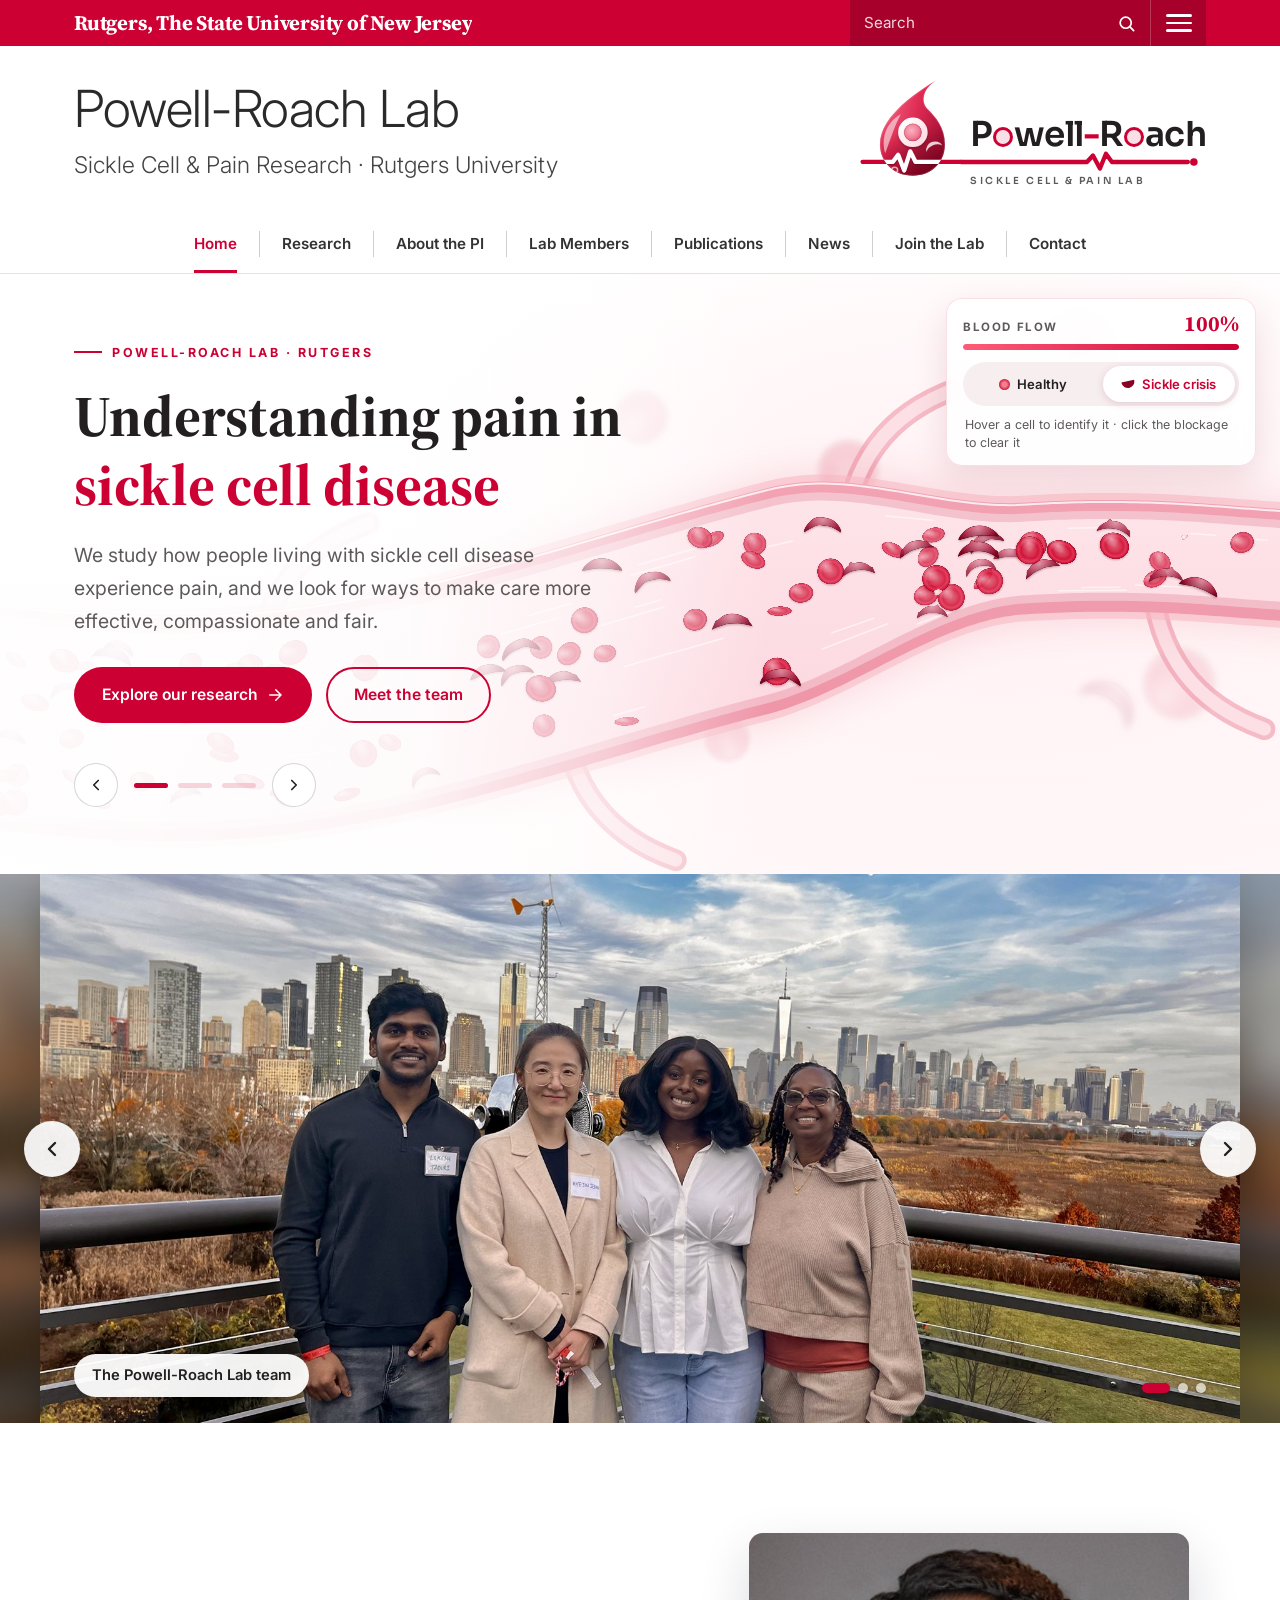
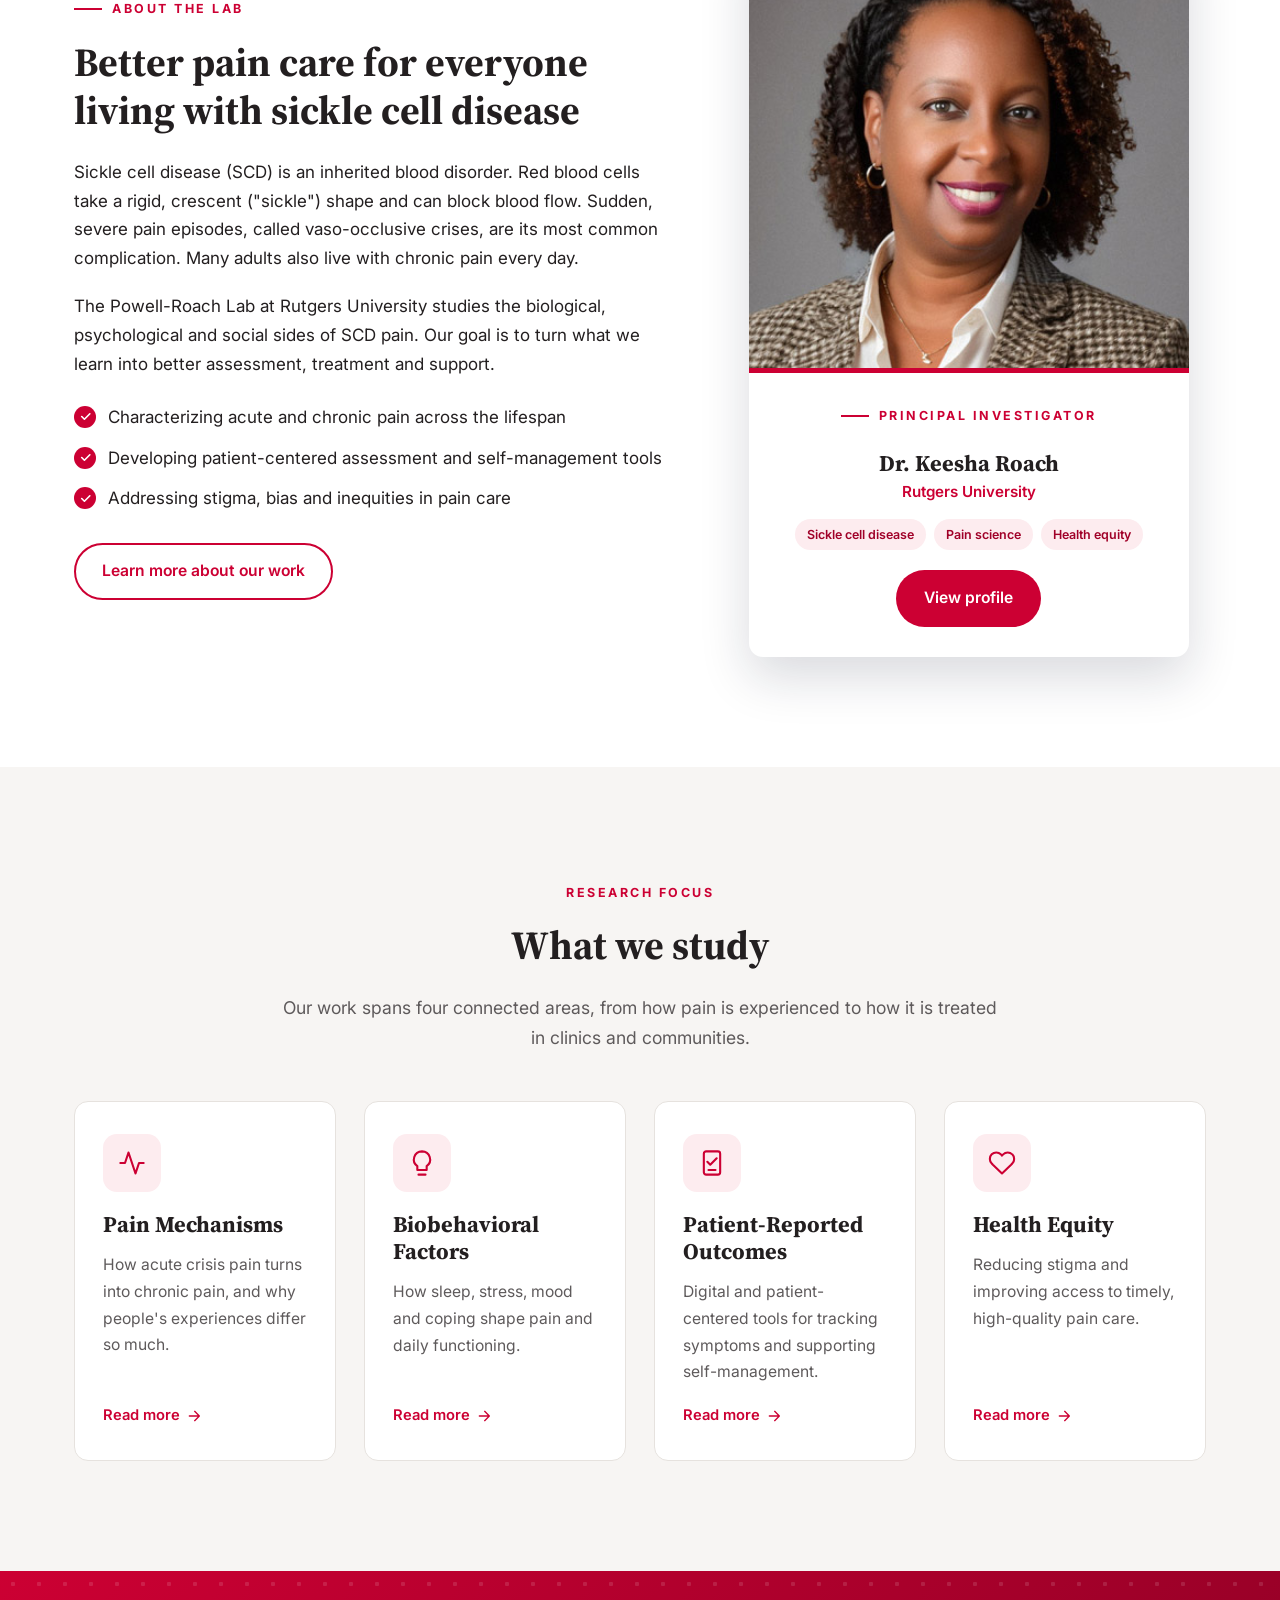
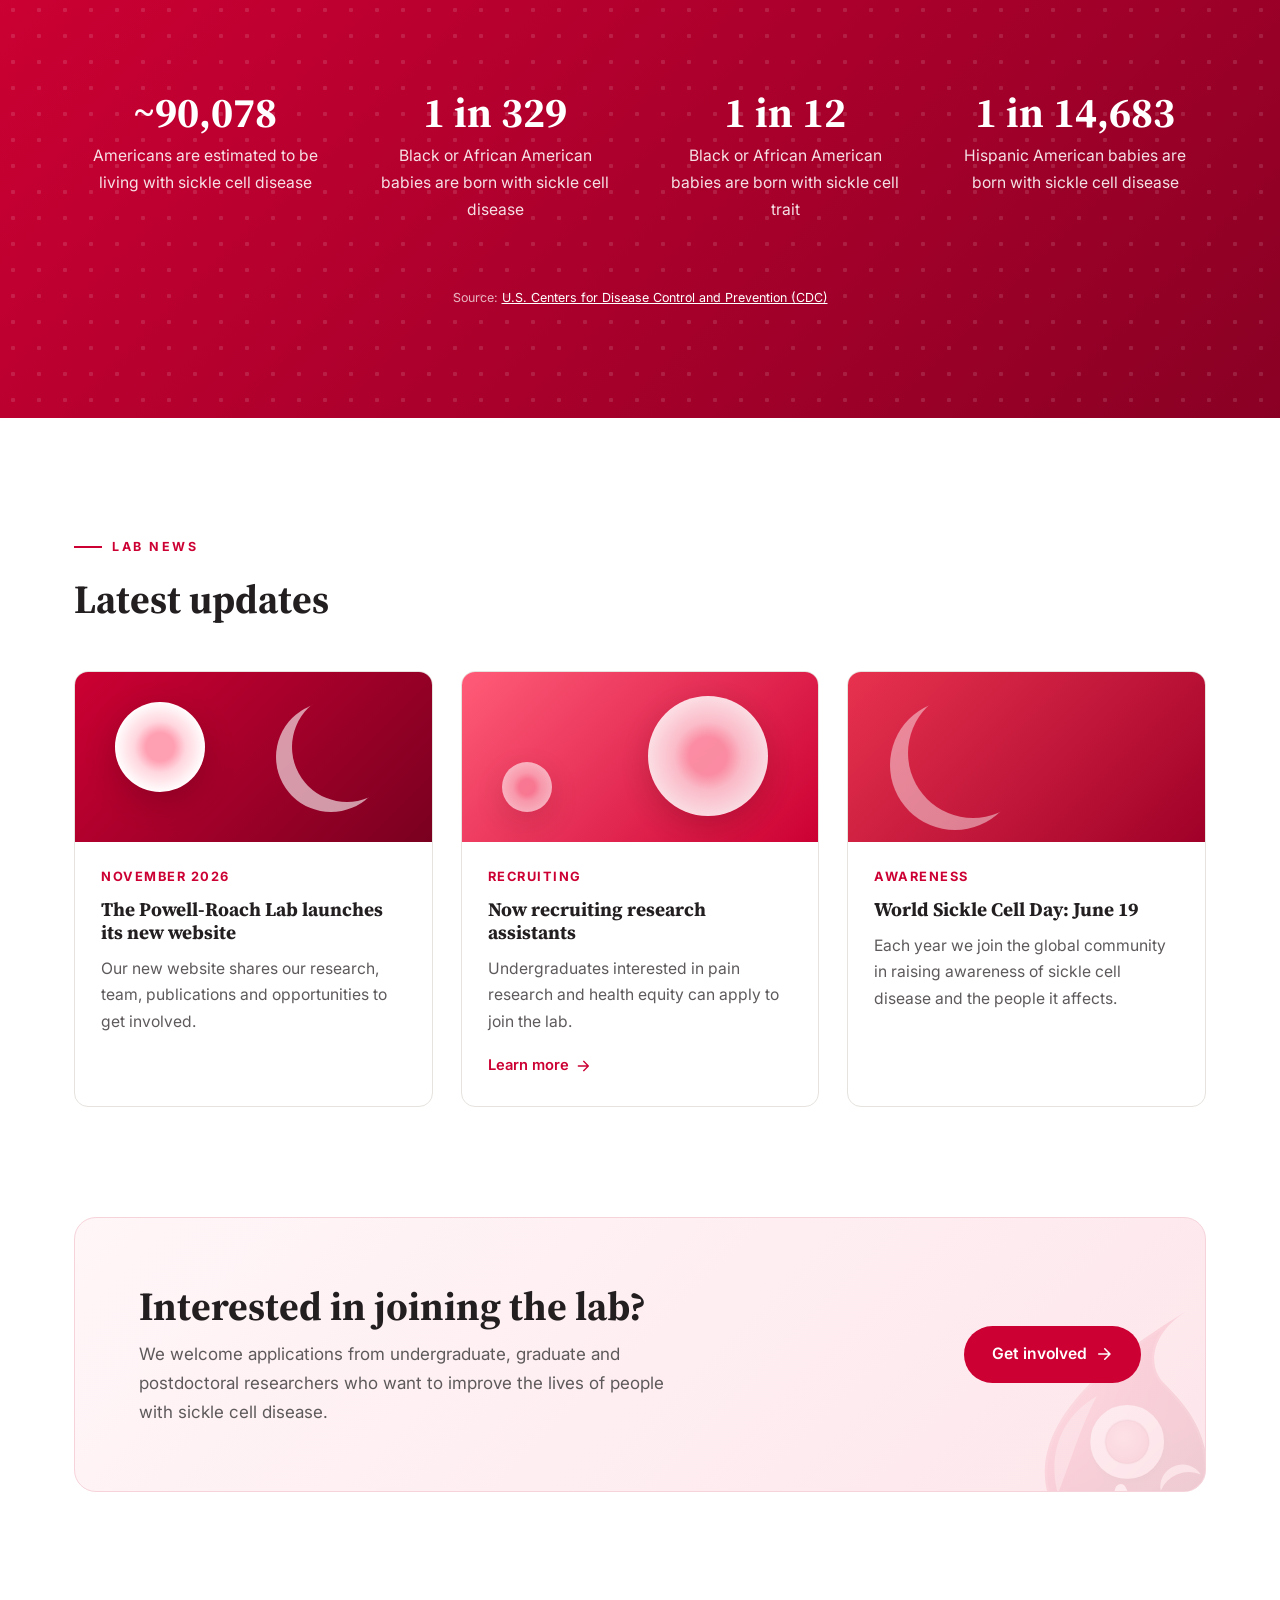
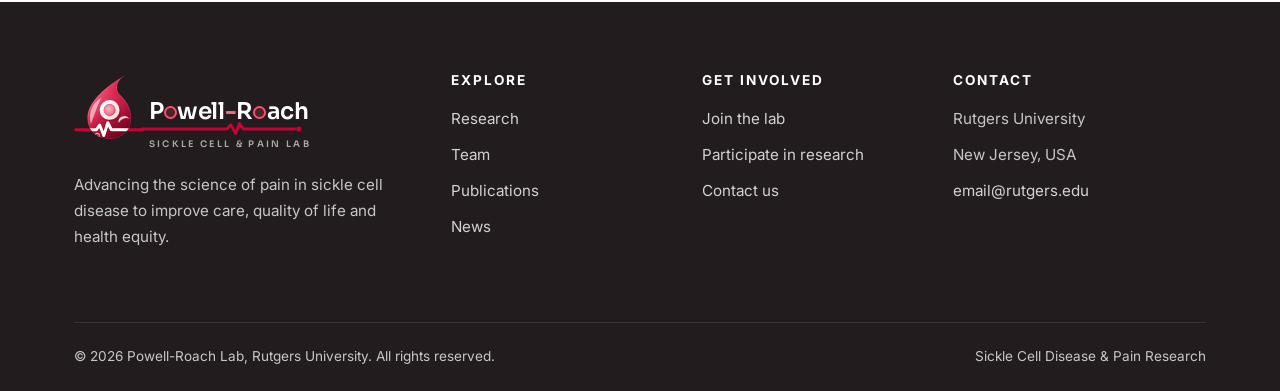
==== index.html @ f8c76f70 "Powell-Roach Lab website: initial version" ====
<!DOCTYPE html>
<html lang="en" class="no-js">
<head>
  <meta charset="UTF-8">
  <meta name="viewport" content="width=device-width, initial-scale=1">
  <title>Powell-Roach Lab | Sickle Cell Disease &amp; Pain Research | Rutgers University</title>
  <meta name="description" content="The Powell-Roach Lab at Rutgers University, led by Dr. Keesha Roach, studies pain in sickle cell disease to improve care, quality of life and health equity.">
  <meta name="theme-color" content="#cc0033">
  <meta property="og:title" content="Powell-Roach Lab | Sickle Cell Disease &amp; Pain Research">
  <meta property="og:description" content="Understanding and improving pain care for people living with sickle cell disease.">
  <meta property="og:image" content="assets/logo-full.png">
  <link rel="icon" href="assets/rutgers-favicon.ico" sizes="any">
  <link rel="apple-touch-icon" href="assets/rutgers-icon.png">
  <link rel="preconnect" href="https://fonts.googleapis.com">
  <link rel="preconnect" href="https://fonts.gstatic.com" crossorigin>
  <link href="https://fonts.googleapis.com/css2?family=Inter:wght@300;400;500;600;700;800&family=Source+Serif+4:opsz,wght@8..60,600;8..60,700&family=Sora:wght@600&display=swap" rel="stylesheet">
  <link rel="stylesheet" href="css/styles.css">
</head>
<body>
  <a class="skip-link" href="#main">Skip to content</a>

  <div class="uni-bar">
    <div class="container">
      <a class="uni-name" href="https://www.rutgers.edu" target="_blank" rel="noopener"><span class="uni-full">Rutgers, The State University of New Jersey</span><span class="uni-short">Rutgers University</span></a>
      <div class="uni-tools">
        <form class="site-search" role="search" autocomplete="off">
          <label class="visually-hidden" for="site-search-top">Search this site</label>
          <input id="site-search-top" type="search" placeholder="Search" aria-autocomplete="list" aria-controls="search-results-top">
          <button type="submit" aria-label="Search">
            <svg viewBox="0 0 24 24" fill="none" stroke="currentColor" stroke-width="2.2" stroke-linecap="round" stroke-linejoin="round"><circle cx="11" cy="11" r="7"/><path d="M21 21l-4.3-4.3"/></svg>
          </button>
          <ul class="search-results" id="search-results-top" role="listbox" hidden></ul>
        </form>
        <button class="menu-toggle" type="button" aria-controls="site-menu" aria-expanded="false" aria-label="Open menu">
          <span></span><span></span><span></span>
        </button>
      </div>
    </div>
    <nav id="site-menu" class="site-menu" aria-label="Site menu">
      <div class="container">
        <form class="site-search site-search-menu" role="search" autocomplete="off">
          <label class="visually-hidden" for="site-search-menu">Search this site</label>
          <input id="site-search-menu" type="search" placeholder="Search the site" aria-autocomplete="list" aria-controls="search-results-menu">
          <button type="submit" aria-label="Search">
            <svg viewBox="0 0 24 24" fill="none" stroke="currentColor" stroke-width="2.2" stroke-linecap="round" stroke-linejoin="round"><circle cx="11" cy="11" r="7"/><path d="M21 21l-4.3-4.3"/></svg>
          </button>
          <ul class="search-results" id="search-results-menu" role="listbox" hidden></ul>
        </form>
        <div class="site-menu-grid">
          <div>
            <h4>Explore</h4>
            <ul>
              <li><a href="index.html">Home</a></li>
              <li><a href="research.html">Research</a></li>
              <li><a href="publications.html">Publications</a></li>
              <li><a href="index.html#news">News</a></li>
            </ul>
          </div>
          <div>
            <h4>People</h4>
            <ul>
              <li><a href="team.html#pi">About the PI</a></li>
              <li><a href="team.html">Lab Members</a></li>
              <li><a href="join.html">Join the Lab</a></li>
            </ul>
          </div>
          <div>
            <h4>Connect</h4>
            <ul>
              <li><a href="contact.html">Contact</a></li>
              <li><a href="contact.html#faq">Research Participation</a></li>
              <li><a href="https://www.rutgers.edu" target="_blank" rel="noopener">Rutgers University</a></li>
            </ul>
          </div>
        </div>
      </div>
    </nav>
  </div>

  <header class="lab-header">
    <div class="container">
      <a href="index.html" class="lab-title">
        <span class="lab-name">Powell-Roach Lab</span>
        <span class="lab-sub">Sickle Cell &amp; Pain Research · Rutgers University</span>
      </a>
      <a href="index.html" class="lab-logo" aria-hidden="true" tabindex="-1">
        <img class="lab-logo-mark" src="assets/logo.svg" alt="" width="104" height="104">
        <span class="lab-logo-text">
          <span class="wm-name">P<span class="wm-o"></span>well<span class="wm-dash">-</span>R<span class="wm-o"></span>ach</span>
          <svg class="wm-pulse" viewBox="0 0 240 18" aria-hidden="true"><path d="M0 9 H126 L132 2.5 L139 15.5 L145 0.8 L151 9 H227"/><circle cx="233" cy="9" r="3.8"/></svg>
          <span class="wm-tag">Sickle Cell &amp; Pain Lab</span>
        </span>
      </a>
    </div>
  </header>

  <nav class="main-nav" id="main-nav" aria-label="Main">
    <div class="container">
      <ul>
        <li><a href="index.html">Home</a></li>
        <li><a href="research.html">Research</a></li>
        <li><a href="team.html#pi">About the PI</a></li>
        <li><a href="team.html">Lab Members</a></li>
        <li><a href="publications.html">Publications</a></li>
        <li><a href="index.html#news">News</a></li>
        <li><a href="join.html">Join the Lab</a></li>
        <li><a href="contact.html">Contact</a></li>
      </ul>
    </div>
  </nav>

  <main id="main">
    <!-- ===== Hero carousel ===== -->
    <section class="hero" data-bloodflow aria-roledescription="carousel" aria-label="Lab highlights" tabindex="-1">
      <canvas class="hero-canvas" role="img" aria-label="Animation of red blood cells flowing through a blood vessel. Rigid, sickle-shaped cells get stuck where the vessel narrows and block the flow of blood, which causes pain."></canvas>
      <div class="hero-scrim" aria-hidden="true"></div>

      <div class="hero-inner">
        <div class="container">
          <div class="slides">
            <div class="slide active" role="group" aria-roledescription="slide" aria-label="1 of 3">
              <span class="eyebrow">Powell-Roach Lab · Rutgers</span>
              <h1>Understanding pain in <em>sickle cell disease</em></h1>
              <p class="lead">We study how people living with sickle cell disease experience pain, and we look for ways to make care more effective, compassionate and fair.</p>
              <div class="hero-actions">
                <a href="research.html" class="btn btn-primary">Explore our research
                  <svg viewBox="0 0 24 24" fill="none" stroke="currentColor" stroke-width="2" stroke-linecap="round" stroke-linejoin="round"><path d="M5 12h14M13 5l7 7-7 7"/></svg></a>
                <a href="team.html" class="btn btn-outline">Meet the team</a>
              </div>
            </div>
            <div class="slide" role="group" aria-roledescription="slide" aria-label="2 of 3">
              <span class="eyebrow">Patient-centered science</span>
              <h1>Centering the voices of <em>patients &amp; families</em></h1>
              <p class="lead">We work alongside people with sickle cell disease, their caregivers and clinicians, so our questions reflect what matters most in daily life.</p>
              <div class="hero-actions">
                <a href="research.html#outcomes" class="btn btn-primary">Our approach
                  <svg viewBox="0 0 24 24" fill="none" stroke="currentColor" stroke-width="2" stroke-linecap="round" stroke-linejoin="round"><path d="M5 12h14M13 5l7 7-7 7"/></svg></a>
                <a href="contact.html" class="btn btn-outline">Partner with us</a>
              </div>
            </div>
            <div class="slide" role="group" aria-roledescription="slide" aria-label="3 of 3">
              <span class="eyebrow">Join us</span>
              <h1>Training the next generation of <em>pain researchers</em></h1>
              <p class="lead">Students, trainees and collaborators who care about rigorous research and health equity are welcome to apply.</p>
              <div class="hero-actions">
                <a href="join.html" class="btn btn-primary">Opportunities
                  <svg viewBox="0 0 24 24" fill="none" stroke="currentColor" stroke-width="2" stroke-linecap="round" stroke-linejoin="round"><path d="M5 12h14M13 5l7 7-7 7"/></svg></a>
                <a href="publications.html" class="btn btn-outline">Read our work</a>
              </div>
            </div>
          </div>

          <div class="carousel-controls">
            <button class="carousel-btn carousel-prev" type="button" aria-label="Previous slide">
              <svg viewBox="0 0 24 24" fill="none" stroke="currentColor" stroke-width="2.2" stroke-linecap="round" stroke-linejoin="round"><path d="M15 18l-6-6 6-6"/></svg>
            </button>
            <div class="dots"></div>
            <button class="carousel-btn carousel-next" type="button" aria-label="Next slide">
              <svg viewBox="0 0 24 24" fill="none" stroke="currentColor" stroke-width="2.2" stroke-linecap="round" stroke-linejoin="round"><path d="M9 18l6-6-6-6"/></svg>
            </button>
          </div>
        </div>
      </div>

      <div class="flow-panel" aria-label="Blood flow simulation controls">
        <div class="flow-meter">
          <span class="flow-label">Blood flow</span>
          <strong class="flow-value" aria-live="off">100%</strong>
          <span class="flow-bar"><b style="width:100%"></b></span>
        </div>
        <div class="flow-toggle" role="group" aria-label="Simulation mode">
          <button type="button" data-mode="healthy" aria-pressed="false"><i class="dot-healthy"></i>Healthy</button>
          <button type="button" data-mode="crisis" aria-pressed="true" class="active"><i class="dot-sickle"></i>Sickle crisis</button>
        </div>
        <p class="flow-hint">Hover a cell to identify it · click the blockage to clear it</p>
      </div>
    </section>

    <!-- ===== Group photo slider (full width) =====
         Photos: assets/gallery/group-1.jpg … group-3.jpg.
         For more photos, copy a <figure class="strip-slide"> block. -->
    <section class="photo-strip" data-photo-strip aria-roledescription="carousel" aria-label="Powell-Roach Lab group photos">
      <div class="strip-track">
        <!-- On big screens the photo sits in the centre (max 1200px wide) and strip-bg, a blurred copy of the same photo,
             fills both sides; keep its url() the same as the img src. object-position sets which part stays
             in view: the second number moves the crop up (smaller %) or down (larger %). -->
        <figure class="strip-slide" role="group" aria-roledescription="slide">
          <div class="strip-bg" style="background-image: url('assets/gallery/group-1.jpg')" aria-hidden="true"></div>
          <img src="assets/gallery/group-1.jpg" style="object-position: center 42%" alt="Four Powell-Roach Lab members standing together on a rooftop deck with the New York City skyline behind them">
          <figcaption>The Powell-Roach Lab team</figcaption>
        </figure>
        <figure class="strip-slide" role="group" aria-roledescription="slide">
          <div class="strip-bg" style="background-image: url('assets/gallery/group-2.jpg')" aria-hidden="true"></div>
          <img src="assets/gallery/group-2.jpg" style="object-position: center 13%" alt="Lab members with guests in front of a Sickle Cell Association of New Jersey banner">
          <figcaption>With the Sickle Cell Association of New Jersey</figcaption>
        </figure>
        <figure class="strip-slide" role="group" aria-roledescription="slide">
          <div class="strip-bg" style="background-image: url('assets/gallery/group-3.jpg')" aria-hidden="true"></div>
          <img src="assets/gallery/group-3.jpg" style="object-position: center 38%" alt="Lab members smiling on a rooftop overlooking the Manhattan skyline under an autumn sky">
          <figcaption>Powell-Roach Lab members</figcaption>
        </figure>
      </div>
      <button class="strip-arrow strip-prev" type="button" aria-label="Previous photo">
        <svg viewBox="0 0 24 24" fill="none" stroke="currentColor" stroke-width="2.4" stroke-linecap="round" stroke-linejoin="round"><path d="M15 18l-6-6 6-6"/></svg>
      </button>
      <button class="strip-arrow strip-next" type="button" aria-label="Next photo">
        <svg viewBox="0 0 24 24" fill="none" stroke="currentColor" stroke-width="2.4" stroke-linecap="round" stroke-linejoin="round"><path d="M9 18l6-6-6-6"/></svg>
      </button>
      <div class="strip-dots"></div>
    </section>

    <!-- ===== About ===== -->
    <section class="section" id="about">
      <div class="container split">
        <div class="reveal">
          <span class="eyebrow">About the lab</span>
          <h2>Better pain care for everyone living with sickle cell disease</h2>
          <p>Sickle cell disease (SCD) is an inherited blood disorder. Red blood cells take a rigid, crescent ("sickle") shape and can block blood flow. Sudden, severe pain episodes, called vaso-occlusive crises, are its most common complication. Many adults also live with chronic pain every day.</p>
          <p>The Powell-Roach Lab at Rutgers University studies the biological, psychological and social sides of SCD pain. Our goal is to turn what we learn into better assessment, treatment and support.</p>
          <ul class="check-list">
            <li>Characterizing acute and chronic pain across the lifespan</li>
            <li>Developing patient-centered assessment and self-management tools</li>
            <li>Addressing stigma, bias and inequities in pain care</li>
          </ul>
          <a href="research.html" class="btn btn-outline">Learn more about our work</a>
        </div>

        <aside class="pi-card reveal reveal-delay-2" aria-label="Principal investigator">
          <figure class="pi-photo">
            <img src="assets/people/dr-keesha-roach.jpg" alt="Portrait of Dr. Keesha Roach" width="400" height="400" decoding="async">
          </figure>
          <div class="pi-body">
            <span class="eyebrow" style="justify-content:center">Principal Investigator</span>
            <h3>Dr. Keesha Roach</h3>
            <div class="role">Rutgers University</div>
            <div class="tag-row">
              <span class="tag">Sickle cell disease</span>
              <span class="tag">Pain science</span>
              <span class="tag">Health equity</span>
            </div>
            <a href="team.html#pi" class="btn btn-primary">View profile</a>
          </div>
        </aside>
      </div>
    </section>

    <!-- ===== Research areas ===== -->
    <section class="section section-soft" id="research-areas">
      <div class="container">
        <div class="section-head center reveal">
          <span class="eyebrow">Research focus</span>
          <h2>What we study</h2>
          <p>Our work spans four connected areas, from how pain is experienced to how it is treated in clinics and communities.</p>
        </div>
        <div class="grid grid-4">
          <a href="research.html#mechanisms" class="card reveal">
            <div class="icon"><svg viewBox="0 0 24 24" fill="none" stroke="currentColor" stroke-width="1.8" stroke-linecap="round" stroke-linejoin="round"><path d="M22 12h-4l-3 9L9 3l-3 9H2"/></svg></div>
            <h3>Pain Mechanisms</h3>
            <p>How acute crisis pain turns into chronic pain, and why people's experiences differ so much.</p>
            <span class="more">Read more <svg viewBox="0 0 24 24" fill="none" stroke="currentColor" stroke-width="2" stroke-linecap="round" stroke-linejoin="round"><path d="M5 12h14M13 5l7 7-7 7"/></svg></span>
          </a>
          <a href="research.html#biobehavioral" class="card reveal reveal-delay-1">
            <div class="icon"><svg viewBox="0 0 24 24" fill="none" stroke="currentColor" stroke-width="1.8" stroke-linecap="round" stroke-linejoin="round"><path d="M12 2a7 7 0 0 0-4 12.7V18h8v-3.3A7 7 0 0 0 12 2z"/><path d="M9 22h6"/></svg></div>
            <h3>Biobehavioral Factors</h3>
            <p>How sleep, stress, mood and coping shape pain and daily functioning.</p>
            <span class="more">Read more <svg viewBox="0 0 24 24" fill="none" stroke="currentColor" stroke-width="2" stroke-linecap="round" stroke-linejoin="round"><path d="M5 12h14M13 5l7 7-7 7"/></svg></span>
          </a>
          <a href="research.html#outcomes" class="card reveal reveal-delay-2">
            <div class="icon"><svg viewBox="0 0 24 24" fill="none" stroke="currentColor" stroke-width="1.8" stroke-linecap="round" stroke-linejoin="round"><rect x="5" y="2" width="14" height="20" rx="2"/><path d="M9 18h6"/><path d="M8 11l2.5 2.5L16 8"/></svg></div>
            <h3>Patient-Reported Outcomes</h3>
            <p>Digital and patient-centered tools for tracking symptoms and supporting self-management.</p>
            <span class="more">Read more <svg viewBox="0 0 24 24" fill="none" stroke="currentColor" stroke-width="2" stroke-linecap="round" stroke-linejoin="round"><path d="M5 12h14M13 5l7 7-7 7"/></svg></span>
          </a>
          <a href="research.html#equity" class="card reveal reveal-delay-3">
            <div class="icon"><svg viewBox="0 0 24 24" fill="none" stroke="currentColor" stroke-width="1.8" stroke-linecap="round" stroke-linejoin="round"><path d="M20.8 4.6a5.5 5.5 0 0 0-7.8 0L12 5.7l-1-1.1a5.5 5.5 0 0 0-7.8 7.8l1 1.1L12 21l7.8-7.5 1-1.1a5.5 5.5 0 0 0 0-7.8z"/></svg></div>
            <h3>Health Equity</h3>
            <p>Reducing stigma and improving access to timely, high-quality pain care.</p>
            <span class="more">Read more <svg viewBox="0 0 24 24" fill="none" stroke="currentColor" stroke-width="2" stroke-linecap="round" stroke-linejoin="round"><path d="M5 12h14M13 5l7 7-7 7"/></svg></span>
          </a>
        </div>
      </div>
    </section>

    <!-- ===== Stats ===== -->
    <section class="section stats" aria-label="Sickle cell disease facts">
      <div class="container">
        <div class="grid grid-4">
          <div class="stat reveal">
            <div class="num" data-count="100000" data-prefix="~">~100,000</div>
            <p class="label">Americans are estimated to be living with sickle cell disease</p>
          </div>
          <div class="stat reveal reveal-delay-1">
            <div class="num" data-count="365" data-prefix="1 in ">1 in 365</div>
            <p class="label">Black or African American babies are born with sickle cell disease</p>
          </div>
          <div class="stat reveal reveal-delay-2">
            <div class="num" data-count="13" data-prefix="1 in ">1 in 13</div>
            <p class="label">Black or African American babies are born with sickle cell trait</p>
          </div>
          <div class="stat reveal reveal-delay-3">
            <div class="num" data-count="16300" data-prefix="1 in ">1 in 16,300</div>
            <p class="label">Hispanic American babies are born with sickle cell disease</p>
          </div>
        </div>
        <p class="source">Source: <a href="https://www.cdc.gov/sickle-cell/data/index.html" target="_blank" rel="noopener">U.S. Centers for Disease Control and Prevention (CDC)</a></p>
      </div>
    </section>

    <!-- ===== News ===== -->
    <section class="section" id="news">
      <div class="container">
        <div class="section-head reveal">
          <span class="eyebrow">Lab news</span>
          <h2>Latest updates</h2>
        </div>
        <div class="grid grid-3">
          <article class="card news-card reveal">
            <div class="news-media" aria-hidden="true">
              <span class="cell" style="width:90px;height:90px;top:30px;left:40px"></span>
              <span class="sickle" style="width:110px;height:110px;top:20px;right:30px;box-shadow:-16px 10px 0 0 rgba(255,255,255,.6)"></span>
            </div>
            <div class="news-body">
              <div class="news-meta">November 2026</div>
              <h3>The Powell-Roach Lab launches its new website</h3>
              <p>Our new website shares our research, team, publications and opportunities to get involved.</p>
            </div>
          </article>
          <article class="card news-card reveal reveal-delay-1">
            <div class="news-media" aria-hidden="true" style="background:linear-gradient(135deg,#ff5c78,#cc0033)">
              <span class="cell" style="width:120px;height:120px;top:24px;right:50px;opacity:.85"></span>
              <span class="cell" style="width:50px;height:50px;top:90px;left:40px;opacity:.6"></span>
            </div>
            <div class="news-body">
              <div class="news-meta">Recruiting</div>
              <h3>Now recruiting research assistants</h3>
              <p>Undergraduates interested in pain research and health equity can apply to join the lab.</p>
              <a href="join.html" class="more">Learn more <svg viewBox="0 0 24 24" fill="none" stroke="currentColor" stroke-width="2" stroke-linecap="round" stroke-linejoin="round"><path d="M5 12h14M13 5l7 7-7 7"/></svg></a>
            </div>
          </article>
          <article class="card news-card reveal reveal-delay-2">
            <div class="news-media" aria-hidden="true" style="background:linear-gradient(135deg,#e8324f,#a00028)">
              <span class="sickle" style="width:130px;height:130px;top:16px;left:60px;box-shadow:-18px 12px 0 0 rgba(255,255,255,.45)"></span>
            </div>
            <div class="news-body">
              <div class="news-meta">Awareness</div>
              <h3>World Sickle Cell Day: June 19</h3>
              <p>Each year we join the global community in raising awareness of sickle cell disease and the people it affects.</p>
            </div>
          </article>
        </div>
      </div>
    </section>

    <!-- ===== CTA ===== -->
    <section class="section" style="padding-top:0">
      <div class="container">
        <div class="cta-band reveal">
          <img class="cta-mark" src="assets/logo.svg" alt="" aria-hidden="true">
          <div>
            <h2>Interested in joining the lab?</h2>
            <p>We welcome applications from undergraduate, graduate and postdoctoral researchers who want to improve the lives of people with sickle cell disease.</p>
          </div>
          <a href="join.html" class="btn btn-primary">Get involved
            <svg viewBox="0 0 24 24" fill="none" stroke="currentColor" stroke-width="2" stroke-linecap="round" stroke-linejoin="round"><path d="M5 12h14M13 5l7 7-7 7"/></svg></a>
        </div>
      </div>
    </section>
  </main>

  <footer class="site-footer">
    <div class="container">
      <div class="footer-grid">
        <div>
          <a href="index.html" class="lab-logo lab-logo--footer" aria-label="Powell-Roach Lab home">
            <img class="lab-logo-mark" src="assets/logo.svg" alt="" width="70" height="70">
            <span class="lab-logo-text">
              <span class="wm-name">P<span class="wm-o"></span>well<span class="wm-dash">-</span>R<span class="wm-o"></span>ach</span>
              <svg class="wm-pulse" viewBox="0 0 240 18" aria-hidden="true"><path d="M0 9 H126 L132 2.5 L139 15.5 L145 0.8 L151 9 H227"/><circle cx="233" cy="9" r="3.8"/></svg>
              <span class="wm-tag">Sickle Cell &amp; Pain Lab</span>
            </span>
          </a>
          <p>Advancing the science of pain in sickle cell disease to improve care, quality of life and health equity.</p>
        </div>
        <div>
          <h4>Explore</h4>
          <ul>
            <li><a href="research.html">Research</a></li>
            <li><a href="team.html">Team</a></li>
            <li><a href="publications.html">Publications</a></li>
            <li><a href="index.html#news">News</a></li>
          </ul>
        </div>
        <div>
          <h4>Get involved</h4>
          <ul>
            <li><a href="join.html">Join the lab</a></li>
            <li><a href="contact.html#faq">Participate in research</a></li>
            <li><a href="contact.html">Contact us</a></li>
          </ul>
        </div>
        <div>
          <h4>Contact</h4>
          <ul>
            <li>Rutgers University</li>
            <li>New Jersey, USA</li>
            <li><a href="mailto:email@rutgers.edu">email@rutgers.edu</a></li>
          </ul>
        </div>
      </div>
      <div class="footer-bottom">
        <span>&copy; <span data-year>2026</span> Powell-Roach Lab, Rutgers University. All rights reserved.</span>
        <span>Sickle Cell Disease &amp; Pain Research</span>
      </div>
    </div>
  </footer>

  <button class="to-top" type="button" aria-label="Back to top">
    <svg viewBox="0 0 24 24" fill="none" stroke="currentColor" stroke-width="2.4" stroke-linecap="round" stroke-linejoin="round"><path d="M18 15l-6-6-6 6"/></svg>
  </button>

  <script src="js/bloodflow.js"></script>
  <script src="js/main.js"></script>
</body>
</html>
---- css/styles.css ----
/* =========================================================
   Powell-Roach Lab — Sickle Cell & Pain Research
   Main stylesheet
   ========================================================= */

:root {
  --scarlet: #cc0033;
  --scarlet-dark: #a00028;
  --scarlet-soft: #fdecef;
  --navy: #8a0024;
  --navy-deep: #5c0018;
  --ink: #231f20;
  --muted: #5e5a5b;
  --line: #e6e2de;
  --bg: #ffffff;
  --soft: #f7f5f3;
  --white: #ffffff;

  --font-serif: "Source Serif 4", Georgia, "Times New Roman", serif;
  --font-sans: "Inter", "Segoe UI", system-ui, -apple-system, Arial, sans-serif;

  --radius: 14px;
  --radius-sm: 8px;
  --shadow: 0 10px 30px rgba(20, 24, 49, 0.08);
  --shadow-lg: 0 20px 50px rgba(20, 24, 49, 0.16);
  --container: 1180px;
  --header-h: 56px;
  --ease: cubic-bezier(.2, .7, .2, 1);
}

*,
*::before,
*::after { box-sizing: border-box; }

html { scroll-behavior: smooth; scroll-padding-top: calc(var(--header-h) + 16px); }

body {
  margin: 0;
  font-family: var(--font-sans);
  font-size: 1.0625rem;
  line-height: 1.7;
  color: var(--ink);
  background: var(--bg);
  -webkit-font-smoothing: antialiased;
  overflow-x: hidden;
}

img, svg { max-width: 100%; display: block; }
a { color: var(--scarlet); text-decoration: none; transition: color .2s; }
a:hover { color: var(--scarlet-dark); }
h1, h2, h3, h4 { font-family: var(--font-serif); color: var(--ink); line-height: 1.2; margin: 0 0 .6em; }
h1 { font-size: clamp(2.1rem, 5vw, 3.6rem); }
h2 { font-size: clamp(1.7rem, 3.4vw, 2.5rem); }
h3 { font-size: clamp(1.2rem, 2vw, 1.4rem); }
p { margin: 0 0 1.1em; }
ul { padding-left: 1.2em; }

.container { width: 100%; max-width: var(--container); margin: 0 auto; padding: 0 24px; }
@media (max-width: 600px) { .container { padding: 0 16px; } }

.skip-link {
  position: absolute; left: 12px; top: -60px; z-index: 1000;
  background: var(--navy); color: #fff; padding: 10px 16px; border-radius: var(--radius-sm);
}
.skip-link:focus { top: 12px; color: #fff; }

:focus-visible { outline: 3px solid var(--scarlet); outline-offset: 3px; border-radius: 4px; }

/* ---------- Header layer 1: university bar ---------- */
.visually-hidden {
  position: absolute !important; width: 1px; height: 1px; overflow: hidden;
  clip: rect(0 0 0 0); white-space: nowrap; border: 0; padding: 0; margin: -1px;
}

.uni-bar { background: var(--scarlet); color: #fff; position: relative; z-index: 120; }
.uni-bar > .container { display: flex; align-items: stretch; justify-content: space-between; gap: 16px; min-height: 46px; }
.uni-name {
  display: flex; align-items: center; min-width: 0;
  font-family: var(--font-serif); font-weight: 700; font-size: 1.3rem; letter-spacing: -.2px; color: #fff;
  white-space: nowrap; overflow: hidden; text-overflow: ellipsis;
}
.uni-name:hover { color: #fff; opacity: .9; }
.uni-tools { display: flex; align-items: stretch; flex-shrink: 0; }
.uni-short { display: none; }
@media (max-width: 520px) { .uni-full { display: none; } .uni-short { display: inline; } }

.site-search { position: relative; display: flex; align-items: center; }
.uni-bar .uni-tools .site-search { width: 300px; background: rgba(0,0,0,.18); transition: background .2s; }
.site-search:focus-within { background: rgba(0,0,0,.3); }
.site-search input {
  flex: 1; min-width: 0; align-self: stretch; background: transparent; border: 0; color: #fff;
  font: inherit; font-size: .95rem; padding: 0 0 0 14px;
}
.site-search input::placeholder { color: rgba(255,255,255,.85); }
.site-search input:focus { outline: none; }
.site-search input::-webkit-search-cancel-button { filter: invert(1); }
.site-search button {
  align-self: stretch; background: none; border: 0; color: #fff; padding: 0 14px; cursor: pointer; display: grid; place-items: center;
}
.site-search button svg { width: 19px; height: 19px; }
.search-results {
  position: absolute; top: 100%; left: 0; right: 0; z-index: 200; list-style: none; margin: 0; padding: 6px;
  background: #fff; border-radius: 0 0 10px 10px; box-shadow: var(--shadow-lg); max-height: 60vh; overflow-y: auto;
}
.search-results a { display: block; padding: 9px 12px; border-radius: 6px; color: var(--ink); line-height: 1.35; font-size: .95rem; }
.search-results a small { display: block; color: var(--muted); font-size: .76rem; margin-top: 2px; }
.search-results a:hover, .search-results a.active { background: var(--scarlet-soft); color: var(--scarlet-dark); }
.search-results .no-results { padding: 10px 12px; color: var(--muted); font-size: .92rem; }

.menu-toggle {
  width: 56px; border: 0; border-left: 1px solid rgba(255,255,255,.22); background: rgba(0,0,0,.18); cursor: pointer;
  display: flex; flex-direction: column; justify-content: center; align-items: center; gap: 5px; transition: background .2s;
}
.menu-toggle:hover, .menu-toggle[aria-expanded="true"] { background: rgba(0,0,0,.32); }
.menu-toggle span { display: block; width: 26px; height: 2.5px; background: #fff; border-radius: 2px; transition: transform .3s, opacity .3s; }
.menu-toggle[aria-expanded="true"] span:nth-child(1) { transform: translateY(7.5px) rotate(45deg); }
.menu-toggle[aria-expanded="true"] span:nth-child(2) { opacity: 0; }
.menu-toggle[aria-expanded="true"] span:nth-child(3) { transform: translateY(-7.5px) rotate(-45deg); }

.site-menu {
  position: absolute; left: 0; right: 0; top: 100%; background: var(--navy-deep);
  max-height: 0; overflow: hidden; visibility: hidden; transition: max-height .45s var(--ease), visibility .45s;
  box-shadow: var(--shadow-lg);
}
.site-menu.open { max-height: 90vh; overflow-y: auto; visibility: visible; }
.site-menu > .container { padding-top: 30px; padding-bottom: 36px; }
.site-menu-grid { display: grid; grid-template-columns: repeat(3, 1fr); gap: 30px; }
.site-menu h4 { font-family: var(--font-sans); color: #ffc9d4; font-size: .78rem; letter-spacing: 2px; text-transform: uppercase; margin-bottom: 10px; }
.site-menu ul { list-style: none; padding: 0; margin: 0; }
.site-menu-grid a { display: block; padding: 7px 0; color: #fff; font-weight: 500; font-size: 1.05rem; }
.site-menu-grid a:hover, .site-menu-grid a.active { color: #ffc9d4; }
.site-search-menu { display: none; background: rgba(255,255,255,.08); border-radius: 8px; margin-bottom: 26px; min-height: 48px; }

/* Footer brand */
.brand { display: flex; align-items: center; gap: 12px; color: var(--navy); }
.brand img { width: 52px; height: 52px; }
.brand-text { display: flex; flex-direction: column; line-height: 1.1; }
.brand-text strong { font-family: var(--font-serif); font-size: 1.45rem; letter-spacing: .5px; }
.brand-text strong span { color: var(--scarlet); }
.brand-text small { font-size: .7rem; letter-spacing: 2px; text-transform: uppercase; color: var(--muted); font-weight: 600; margin-top: 3px; }

/* ---------- Header layer 2: lab title + logo ---------- */
.lab-header { background: #fff; }
.lab-header .container { display: flex; align-items: center; justify-content: space-between; gap: 30px; padding-top: 30px; padding-bottom: 26px; }
.lab-title { display: flex; flex-direction: column; min-width: 0; color: var(--ink); }
.lab-title:hover { color: var(--ink); }
.lab-name { font-family: var(--font-sans); font-weight: 300; font-size: clamp(1.7rem, 4vw, 3.3rem); line-height: 1.1; letter-spacing: -.5px; color: #2a2a2a; }
.lab-sub { font-family: var(--font-sans); font-weight: 300; font-size: clamp(1rem, 1.8vw, 1.6rem); color: #444; margin-top: 10px; }

/* Logo lockup: the drop mark + a wordmark whose pulse line continues the mark's pain signal.
   Everything scales from --m (the mark size) so the lines always meet. */
.lab-logo { --m: 104px; display: flex; align-items: flex-start; flex-shrink: 0; color: var(--ink); }
.lab-logo-mark { width: var(--m); height: var(--m); flex: none; }
.lab-logo-text { display: flex; flex-direction: column; margin-left: calc(var(--m) * -0.025); padding-top: calc(var(--m) * 0.4085); }
.wm-name {
  font-family: 'Sora', var(--font-sans); font-weight: 600; font-size: calc(var(--m) * 0.33);
  line-height: 1; letter-spacing: -.02em; color: var(--ink); padding-left: calc(var(--m) * 0.09); white-space: nowrap;
}
.wm-dash { color: var(--scarlet); }
/* the o's are drawn as red-blood-cell rings, echoing the cell inside the drop */
.wm-o {
  display: inline-block; width: .58em; height: .58em; box-sizing: border-box; border: .098em solid var(--scarlet);
  border-radius: 50%; background: rgba(204,0,51,.12); margin: 0 .02em -.005em; vertical-align: baseline;
}
.wm-pulse { display: block; width: calc(var(--m) * 2.307); height: calc(var(--m) * 0.173); overflow: visible; }
.wm-pulse path { fill: none; stroke: var(--scarlet); stroke-width: 4.33; stroke-linecap: round; stroke-linejoin: round; stroke-dasharray: 270; stroke-dashoffset: 0; }
.wm-pulse circle { fill: var(--scarlet); transform-box: fill-box; transform-origin: center; animation: wm-beat 2.4s ease-in-out infinite; }
.lab-logo:hover .wm-pulse path { animation: wm-draw 1.1s var(--ease); }
.wm-tag {
  font-family: 'Sora', var(--font-sans); font-weight: 600; text-transform: uppercase; font-size: max(9px, calc(var(--m) * 0.094));
  letter-spacing: .26em; color: var(--muted); padding-left: calc(var(--m) * 0.09); margin-top: calc(var(--m) * 0.02); white-space: nowrap;
}
@keyframes wm-beat { 0%, 58%, 100% { transform: scale(1); opacity: 1; } 68% { transform: scale(1.7); opacity: .65; } 78% { transform: scale(1); opacity: 1; } }
@keyframes wm-draw { from { stroke-dashoffset: 270; } to { stroke-dashoffset: 0; } }
@media (prefers-reduced-motion: reduce) { .wm-pulse circle, .lab-logo:hover .wm-pulse path { animation: none; } }

/* footer version on the dark background */
.lab-logo--footer { --m: 70px; margin-bottom: 20px; }
.lab-logo--footer .wm-name { color: #fff; }
.lab-logo--footer .wm-dash { color: #ff6b86; }
.lab-logo--footer .wm-tag { color: rgba(255,255,255,.62); }
.lab-logo--footer .wm-o { border-color: #ff4d6a; background: rgba(255,77,106,.18); }

/* ---------- Header layer 3: main navigation ---------- */
.main-nav { position: sticky; top: 0; z-index: 100; background: #fff; border-bottom: 1px solid var(--line); transition: box-shadow .3s; }
.main-nav.scrolled { box-shadow: 0 6px 24px rgba(90,0,20,.10); }
.main-nav ul { list-style: none; margin: 0; padding: 0; display: flex; justify-content: center; flex-wrap: wrap; }
.main-nav li { display: flex; align-items: center; }
.main-nav li + li::before { content: ""; width: 1px; height: 26px; background: #cfcfcf; }
.main-nav a { display: block; position: relative; padding: 16px 22px; color: #333; font-weight: 600; font-size: .95rem; white-space: nowrap; }
.main-nav a::after {
  content: ""; position: absolute; left: 22px; right: 22px; bottom: 0; height: 3px; background: var(--scarlet);
  transform: scaleX(0); transform-origin: left; transition: transform .3s var(--ease);
}
.main-nav a:hover, .main-nav a.active { color: var(--scarlet); }
.main-nav a:hover::after, .main-nav a.active::after { transform: scaleX(1); }

@media (max-width: 1180px) {
  .main-nav a { padding: 15px 13px; font-size: .9rem; }
  .main-nav a::after { left: 13px; right: 13px; }
}
@media (max-width: 960px) {
  .main-nav { display: none; }
  .uni-bar { position: sticky; top: 0; }
  .uni-bar .uni-tools .site-search { display: none; }
  .site-search-menu { display: flex; }
  .site-menu-grid { grid-template-columns: repeat(2, 1fr); }
  .lab-header .lab-logo { --m: 84px; }
}
@media (max-width: 640px) {
  .uni-name { font-size: 1rem; }
  .lab-header .container { flex-direction: row-reverse; justify-content: flex-end; gap: 14px; padding-top: 18px; padding-bottom: 18px; }
  .lab-header .lab-logo-text { display: none; }
  .lab-header .lab-logo { --m: 62px; }
  .lab-name { font-size: 1.4rem; letter-spacing: -.2px; }
  .lab-sub { font-size: .95rem; margin-top: 4px; }
  .site-menu-grid { grid-template-columns: 1fr; gap: 20px; }
}

/* ---------- Buttons ---------- */
.btn {
  display: inline-flex; align-items: center; gap: 8px; justify-content: center;
  padding: 13px 26px; border-radius: 999px; font-weight: 600; font-size: .98rem;
  border: 2px solid transparent; cursor: pointer; transition: all .25s var(--ease); font-family: inherit;
}
.btn svg { width: 18px; height: 18px; transition: transform .25s; }
.btn:hover svg { transform: translateX(4px); }
.btn-primary { background: var(--scarlet); color: #fff; }
.btn-primary:hover { background: var(--scarlet-dark); color: #fff; transform: translateY(-2px); box-shadow: 0 10px 24px rgba(204,0,51,.3); }
.btn-outline { border-color: currentColor; color: var(--scarlet); background: transparent; }
.btn-outline:hover { background: var(--scarlet); color: #fff; border-color: var(--scarlet); }
.btn-light { border-color: rgba(255,255,255,.7); color: #fff; }
.btn-light:hover { background: #fff; color: var(--navy); }

/* ---------- Hero carousel ---------- */
.hero {
  position: relative; overflow: hidden; color: var(--ink);
  background: radial-gradient(900px 520px at 78% 45%, #fff0f3 0%, transparent 70%),
              linear-gradient(180deg, #ffffff 0%, #fff7f8 100%);
  /* fill the screen below the ~300px header, so the whole banner is visible on load */
  min-height: clamp(540px, calc(100vh - 300px), 760px); display: flex; align-items: center;
}
.hero-canvas { position: absolute; inset: 0; width: 100%; height: 100%; display: block; z-index: 0; touch-action: pan-y; }
.hero-scrim {
  position: absolute; inset: 0; z-index: 1; pointer-events: none;
  background: linear-gradient(90deg, rgba(255,255,255,.97) 0%, rgba(255,255,255,.9) 32%, rgba(255,255,255,.55) 47%, rgba(255,255,255,0) 60%);
}
.cell {
  border-radius: 50%;
  background: radial-gradient(circle at 50% 50%, #9c0026 0 22%, #e0153f 38%, #ff5c78 72%, #e0153f 100%);
  box-shadow: 0 10px 30px rgba(0,0,0,.25);
}
.sickle { border-radius: 50%; background: transparent; }
@keyframes float {
  0%, 100% { transform: translate(0, 0) rotate(0deg); }
  33% { transform: translate(18px, -26px) rotate(25deg); }
  66% { transform: translate(-14px, 16px) rotate(-18deg); }
}
.hero-inner { position: relative; z-index: 2; width: 100%; padding: 56px 0 64px; pointer-events: none; }
.hero-inner .slides, .hero-inner .carousel-controls { pointer-events: auto; }
.slides { position: relative; max-width: 600px; min-height: 330px; }
.slide {
  position: absolute; inset: 0; opacity: 0; visibility: hidden; transform: translateY(20px);
  transition: opacity .7s var(--ease), transform .7s var(--ease), visibility .7s;
}
.slide.active { opacity: 1; visibility: visible; transform: none; position: relative; }
.eyebrow {
  display: inline-flex; align-items: center; gap: 10px; text-transform: uppercase; letter-spacing: 2.5px;
  font-size: .78rem; font-weight: 700; color: var(--scarlet); margin-bottom: 18px;
}
.eyebrow::before { content: ""; width: 28px; height: 2px; background: currentColor; }
.hero .eyebrow { color: var(--scarlet); }
.hero h1 { color: var(--ink); margin-bottom: 20px; }
.hero h1 em { font-style: normal; color: var(--scarlet); }
.hero p.lead { font-size: clamp(1.05rem, 1.8vw, 1.22rem); color: var(--muted); max-width: 540px; }
.hero-actions { display: flex; flex-wrap: wrap; gap: 14px; margin-top: 28px; }

.carousel-controls { display: flex; align-items: center; gap: 16px; margin-top: 40px; }
.carousel-btn {
  width: 44px; height: 44px; border-radius: 50%; border: 1.5px solid rgba(35,31,32,.18);
  background: #fff; color: var(--ink); cursor: pointer; display: grid; place-items: center; transition: all .2s;
}
.carousel-btn:hover { background: var(--scarlet); border-color: var(--scarlet); color: #fff; }
.carousel-btn svg { width: 18px; height: 18px; }
.dots { display: flex; gap: 10px; }
.dot {
  width: 34px; height: 5px; border-radius: 4px; border: 0; padding: 0; cursor: pointer;
  background: rgba(204,0,51,.16); position: relative; overflow: hidden;
}
.dot.active::after {
  content: ""; position: absolute; inset: 0; background: var(--scarlet); transform-origin: left;
  animation: progress var(--slide-ms, 7000ms) linear forwards;
}

/* Blood-flow simulation panel */
.flow-panel {
  position: absolute; z-index: 3; right: 24px; top: 24px; width: 310px;
  background: rgba(255,255,255,.9); backdrop-filter: blur(10px); -webkit-backdrop-filter: blur(10px);
  border: 1px solid rgba(204,0,51,.12); border-radius: 16px; padding: 14px 16px;
  box-shadow: 0 12px 34px rgba(120,0,30,.12);
}
.flow-meter { display: grid; grid-template-columns: 1fr auto; align-items: baseline; gap: 6px 10px; }
.flow-label { font-size: .72rem; font-weight: 700; letter-spacing: 1.6px; text-transform: uppercase; color: var(--muted); }
.flow-value { font-family: var(--font-serif); font-size: 1.35rem; color: var(--scarlet); line-height: 1; }
.flow-bar { grid-column: 1 / -1; height: 6px; border-radius: 6px; background: #f3dfe3; overflow: hidden; }
.flow-bar b { display: block; height: 100%; border-radius: 6px; background: linear-gradient(90deg, #ff5c78, #cc0033); transition: width .4s var(--ease), background .4s; }
.flow-bar.low b { background: linear-gradient(90deg, #8a0024, #5c0018); }
.flow-toggle { display: grid; grid-template-columns: 1fr 1fr; gap: 4px; margin-top: 12px; background: #f7eef0; padding: 4px; border-radius: 999px; }
.flow-toggle button {
  font: inherit; font-size: .82rem; font-weight: 600; border: 0; background: transparent; color: var(--ink);
  padding: 7px 10px; border-radius: 999px; cursor: pointer; display: inline-flex; align-items: center; justify-content: center; gap: 7px; transition: all .2s;
}
.flow-toggle button:hover { color: var(--scarlet); }
.flow-toggle button.active { background: #fff; color: var(--scarlet); box-shadow: 0 2px 8px rgba(120,0,30,.15); }
.dot-healthy { width: 11px; height: 11px; border-radius: 50%; background: radial-gradient(circle, #f2808f 0 30%, #d0153a 70%); }
.dot-sickle { width: 13px; height: 7px; border-radius: 0 0 12px 12px; background: #8a0024; transform: rotate(-12deg); }
.flow-hint { margin: 10px 2px 0; font-size: .78rem; color: var(--muted); line-height: 1.4; min-height: 2.2em; }

/* medium screens (tablets): compact panel top-right, headline kept clear of it */
@media (max-width: 1000px) and (min-width: 801px) {
  .flow-panel { width: 262px; top: 20px; right: 20px; padding: 12px 14px; }
  .flow-hint { display: none; }
  .flow-toggle button { font-size: .76rem; padding: 6px 4px; gap: 5px; white-space: nowrap; }
  .slides { max-width: calc(100% - 290px); }
}
@media (max-width: 800px) {
  .hero { min-height: 0; align-items: flex-start; }
  .hero-inner { padding: 40px 0 300px; }
  .hero-scrim { background: linear-gradient(180deg, rgba(255,255,255,.97) 0%, rgba(255,255,255,.9) 55%, rgba(255,255,255,0) 68%); }
  .carousel-controls { margin-top: 26px; }
  .carousel-btn { display: none; }
  .flow-panel { left: 16px; right: 16px; top: auto; bottom: 14px; width: auto; padding: 10px 12px; }
  .flow-hint { display: none; }
}
.hero.paused .dot.active::after { animation-play-state: paused; }
@keyframes progress { from { transform: scaleX(0); } to { transform: scaleX(1); } }

/* ---------- Page banner (inner pages) ---------- */
.page-banner {
  position: relative; overflow: hidden; color: var(--ink); padding: 80px 0 70px;
  background: radial-gradient(700px 380px at 92% 20%, #fde3e9 0%, transparent 65%),
              linear-gradient(135deg, #ffffff 0%, #fff6f8 100%);
  border-bottom: 1px solid #f5dde2;
}
.page-banner h1 { color: var(--ink); margin-bottom: 10px; }
.page-banner p { color: var(--muted); max-width: 640px; font-size: 1.15rem; margin: 0; }
.page-banner .eyebrow { color: var(--scarlet); }
.breadcrumb { font-size: .85rem; margin-bottom: 18px; color: var(--muted); }
.breadcrumb a { color: var(--scarlet); }
.page-banner .banner-mark {
  position: absolute; right: -60px; top: 50%; width: 340px; transform: translateY(-50%) rotate(-12deg); opacity: .12;
}
@media (max-width: 700px) { .page-banner .banner-mark { width: 220px; right: -70px; } }

/* ---------- Sections ---------- */
.section { padding: clamp(64px, 9vw, 110px) 0; }
.section-soft { background: var(--soft); }
.section-head { max-width: 720px; margin-bottom: 48px; }
.section-head.center { margin-left: auto; margin-right: auto; text-align: center; }
.section-head.center .eyebrow::before { display: none; }
.section-head p { color: var(--muted); font-size: 1.1rem; }

.grid { display: grid; gap: 28px; }
.grid-2 { grid-template-columns: repeat(2, 1fr); }
.grid-3 { grid-template-columns: repeat(3, 1fr); }
.grid-4 { grid-template-columns: repeat(4, 1fr); }
@media (max-width: 1000px) { .grid-4 { grid-template-columns: repeat(2, 1fr); } .grid-3 { grid-template-columns: repeat(2, 1fr); } }
@media (max-width: 680px) { .grid-2, .grid-3, .grid-4 { grid-template-columns: 1fr; } }

/* About split */
.split { display: grid; grid-template-columns: 1.25fr 1fr; gap: 64px; align-items: center; }
@media (max-width: 900px) { .split { grid-template-columns: 1fr; gap: 40px; } }

.pi-card {
  background: #fff; border-radius: var(--radius); box-shadow: var(--shadow-lg); overflow: hidden; position: relative;
  width: 100%; max-width: 440px; justify-self: center;
}
.pi-card .pi-photo { margin: 0; position: relative; aspect-ratio: 1 / 1; overflow: hidden; background: #f3e6e9; }
.pi-card .pi-photo img { width: 100%; height: 100%; object-fit: cover; object-position: 50% 30%; transition: transform .7s var(--ease); }
.pi-card:hover .pi-photo img { transform: scale(1.04); }
.pi-card .pi-photo::after { content: ""; position: absolute; left: 0; right: 0; bottom: 0; height: 5px; background: var(--scarlet); }
.pi-card .pi-top {
  background: linear-gradient(135deg, var(--scarlet) 0%, #7a0020 100%); height: 110px; position: relative;
}
.pi-card .pi-top::after {
  content: ""; position: absolute; inset: 0;
  background: radial-gradient(circle at 20% 120%, rgba(255,255,255,.18) 0 30%, transparent 31%),
              radial-gradient(circle at 90% -20%, rgba(255,255,255,.12) 0 35%, transparent 36%);
}
.avatar {
  border-radius: 50%; display: grid; place-items: center; font-family: var(--font-serif); font-weight: 700; color: #fff;
  background: linear-gradient(135deg, #cc0033 0%, #7a0020 100%);
}
.pi-card .avatar { width: 120px; height: 120px; font-size: 2.6rem; margin: -60px auto 0; border: 5px solid #fff; position: relative; z-index: 1; box-shadow: var(--shadow); }
.pi-card .pi-body { padding: 24px 28px 30px; text-align: center; }
.pi-card h3 { margin: 6px 0 2px; }
.pi-card .role { color: var(--scarlet); font-weight: 600; font-size: .95rem; margin-bottom: 14px; }
.pi-card p { color: var(--muted); font-size: .97rem; }
.tag-row { display: flex; flex-wrap: wrap; gap: 8px; justify-content: center; margin: 14px 0 20px; }
.tag {
  display: inline-block; font-size: .78rem; font-weight: 600; padding: 5px 12px; border-radius: 999px;
  background: var(--scarlet-soft); color: var(--scarlet-dark);
}

.check-list { list-style: none; padding: 0; margin: 24px 0 30px; display: grid; gap: 12px; }
.check-list li { display: flex; gap: 12px; align-items: flex-start; }
.check-list li::before {
  content: ""; flex: 0 0 22px; height: 22px; margin-top: 3px; border-radius: 50%;
  background: var(--scarlet) url("data:image/svg+xml,%3Csvg xmlns='http://www.w3.org/2000/svg' viewBox='0 0 24 24' fill='none' stroke='white' stroke-width='3' stroke-linecap='round' stroke-linejoin='round'%3E%3Cpath d='M5 12l5 5L20 7'/%3E%3C/svg%3E") center/13px no-repeat;
}

/* Cards */
.card {
  background: #fff; border-radius: var(--radius); padding: 32px 28px; border: 1px solid var(--line);
  transition: transform .35s var(--ease), box-shadow .35s var(--ease), border-color .35s;
  position: relative; overflow: hidden; display: flex; flex-direction: column;
}
.card:hover { transform: translateY(-6px); box-shadow: var(--shadow-lg); border-color: transparent; }
.card::before {
  content: ""; position: absolute; left: 0; top: 0; height: 4px; width: 100%; background: var(--scarlet);
  transform: scaleX(0); transform-origin: left; transition: transform .4s var(--ease);
}
.card:hover::before { transform: scaleX(1); }
.card .icon {
  width: 58px; height: 58px; border-radius: 14px; display: grid; place-items: center; margin-bottom: 20px;
  background: var(--scarlet-soft); color: var(--scarlet); transition: all .35s;
}
.card:hover .icon { background: var(--scarlet); color: #fff; transform: rotate(-6deg); }
.card .icon svg { width: 28px; height: 28px; }
.card p { color: var(--muted); font-size: .98rem; flex: 1; }
.card .more { font-weight: 600; font-size: .92rem; display: inline-flex; align-items: center; gap: 6px; }
.card .more svg { width: 16px; height: 16px; transition: transform .25s; }
.card:hover .more svg { transform: translateX(4px); }

/* Stats band */
.stats {
  background: linear-gradient(135deg, var(--scarlet) 0%, #8a0024 100%); color: #fff; position: relative; overflow: hidden;
}
.stats::before {
  content: ""; position: absolute; inset: 0; opacity: .12;
  background-image: radial-gradient(circle, #fff 2px, transparent 2.5px); background-size: 26px 26px;
}
.stats .container { position: relative; }
.stat { text-align: center; padding: 10px; }
.stat .num { font-family: var(--font-serif); font-size: clamp(2.1rem, 3.3vw, 2.75rem); font-weight: 700; line-height: 1; white-space: nowrap; }
.stat .label { margin-top: 10px; color: rgba(255,255,255,.88); font-size: .98rem; max-width: 260px; margin-inline: auto; }
.stats .source { text-align: center; font-size: .78rem; color: rgba(255,255,255,.7); margin: 36px 0 0; }
.stats .source a { color: #fff; text-decoration: underline; }

/* News */
.news-card { padding: 0; }
.news-card .news-media {
  height: 170px; position: relative; overflow: hidden;
  background: linear-gradient(135deg, #cc0033 0%, #7a0020 100%);
}
.news-card .news-media .cell, .news-card .news-media .sickle { position: absolute; transition: transform .6s var(--ease); }
.news-card:hover .news-media .cell { transform: scale(1.15) rotate(10deg); }
.news-card .news-body { padding: 24px 26px 28px; display: flex; flex-direction: column; flex: 1; }
.news-meta { font-size: .8rem; text-transform: uppercase; letter-spacing: 1.5px; color: var(--scarlet); font-weight: 700; margin-bottom: 10px; }
.news-card h3 { font-size: 1.2rem; }

/* CTA band */
.cta-band {
  background: var(--navy); color: #fff; border-radius: 22px; padding: clamp(36px, 6vw, 64px);
  display: grid; grid-template-columns: 1fr auto; gap: 30px; align-items: center; position: relative; overflow: hidden;
}
.cta-band h2 { color: var(--ink); margin-bottom: 10px; }
.cta-band p { color: var(--muted); margin: 0; max-width: 560px; }
.cta-band .cta-mark { position: absolute; right: -50px; bottom: -70px; width: 260px; opacity: .12; }
.cta-band > *:not(.cta-mark) { position: relative; }
@media (max-width: 760px) { .cta-band { grid-template-columns: 1fr; } }

/* ---------- Research page ---------- */
.research-block { display: grid; grid-template-columns: 1fr 1fr; gap: 60px; align-items: center; padding: 50px 0; border-bottom: 1px solid var(--line); }
.research-block:last-child { border-bottom: 0; }
.research-block:nth-child(even) .research-visual { order: 2; }
@media (max-width: 860px) {
  .research-block { grid-template-columns: 1fr; gap: 30px; }
  .research-block:nth-child(even) .research-visual { order: 0; }
}
.research-visual {
  border-radius: 20px; aspect-ratio: 4 / 3; position: relative; overflow: hidden;
  background: linear-gradient(135deg, #cc0033 0%, #7a0020 100%); box-shadow: var(--shadow-lg);
  display: grid; place-items: center;
}
.research-visual svg.illus { width: 62%; height: auto; color: #fff; }
.research-visual .num-badge {
  position: absolute; top: 20px; left: 20px; font-family: var(--font-serif); font-size: 1rem; font-weight: 700;
  background: var(--scarlet); color: #fff; padding: 6px 14px; border-radius: 999px;
}
.research-block h2 { font-size: clamp(1.5rem, 2.8vw, 2.1rem); }
.research-block p { color: var(--muted); }
.research-block .check-list { margin: 18px 0 0; }

.method-card { text-align: left; }
.method-card h3 { font-size: 1.15rem; }

/* ---------- Team page ---------- */
.filter-bar { display: flex; flex-wrap: wrap; gap: 10px; margin-bottom: 36px; }
.filter-btn {
  border: 1.5px solid var(--line); background: #fff; color: var(--ink); padding: 9px 20px;
  border-radius: 999px; font-weight: 600; font-size: .92rem; cursor: pointer; font-family: inherit; transition: all .2s;
}
.filter-btn:hover { border-color: var(--scarlet); color: var(--scarlet); }
.filter-btn.active { background: var(--scarlet); border-color: var(--scarlet); color: #fff; }

.pi-feature {
  display: grid; grid-template-columns: minmax(0, 400px) 1fr; gap: 64px; align-items: center;
  background: #fff; border-radius: 22px; padding: clamp(28px, 4vw, 48px); box-shadow: var(--shadow);
}
.pi-feature .avatar { width: 100%; aspect-ratio: 1; font-size: 5rem; border-radius: 20px; position: relative; overflow: hidden; }
.pi-feature .avatar::after {
  content: ""; position: absolute; inset: auto -30% -40% auto; width: 80%; aspect-ratio: 1; border-radius: 50%;
  background: rgba(255,255,255,.14);
}
.pi-feature .role { color: var(--scarlet); font-weight: 600; margin-bottom: 18px; }
.pi-feature p { color: var(--muted); }
.pi-links { display: flex; flex-wrap: wrap; gap: 12px; margin-top: 22px; }
.pi-portrait { margin: 0 18px 18px 0; position: relative; }
.pi-portrait::before {
  content: ""; position: absolute; inset: 18px -18px -18px 18px; border: 3px solid var(--scarlet); border-radius: 22px; z-index: 0;
}
.pi-portrait img {
  position: relative; z-index: 1; display: block; width: 100%; height: auto; aspect-ratio: 1 / 1; object-fit: cover; object-position: 50% 30%;
  border-radius: 20px; box-shadow: var(--shadow-lg);
}
@media (max-width: 960px) { .pi-feature { grid-template-columns: minmax(0, 320px) 1fr; gap: 48px; } }
@media (max-width: 820px) {
  .pi-feature { grid-template-columns: 1fr; gap: 36px; }
  .pi-portrait { max-width: 400px; width: calc(100% - 18px); }
}

.member {
  background: #fff; border-radius: var(--radius); border: 1px solid var(--line); padding: 30px 22px 26px; text-align: center;
  cursor: pointer; transition: transform .3s var(--ease), box-shadow .3s; font-family: inherit; color: inherit; width: 100%;
}
.member:hover { transform: translateY(-6px); box-shadow: var(--shadow-lg); }
.member .avatar { width: 96px; height: 96px; font-size: 1.9rem; margin: 0 auto 16px; transition: transform .3s; }
.member:hover .avatar { transform: scale(1.06); }
.member h3 { font-size: 1.12rem; margin-bottom: 4px; }
.member .role { color: var(--scarlet); font-size: .88rem; font-weight: 600; }
.member .focus { color: var(--muted); font-size: .88rem; margin-top: 8px; }
.member.hide { display: none; }
.av-1 { background: linear-gradient(135deg, #cc0033, #7a0020); }
.av-2 { background: linear-gradient(135deg, #e8324f, #a00028); }
.av-3 { background: linear-gradient(135deg, #a00028, #5c0018); }
.av-4 { background: linear-gradient(135deg, #ff5c78, #cc0033); }

/* ---------- Full-width group photo slider (home) ---------- */
.photo-strip { position: relative; overflow: hidden; height: clamp(260px, 42.86vw, 680px); background: #1c1517; }
.strip-track { display: flex; height: 100%; transition: transform .8s var(--ease); }
.strip-slide { flex: 0 0 100%; height: 100%; margin: 0; position: relative; overflow: hidden; }
/* Photo fills the width up to 1200px; on bigger screens it stays centred and a blurred copy fills both sides */
.strip-slide img {
  position: relative; width: 100%; max-width: 1200px; height: 100%; margin: 0 auto;
  object-fit: cover; object-position: center 40%; display: block;
  box-shadow: 0 0 60px rgba(0,0,0,.35);
}
.strip-bg {
  position: absolute; inset: -40px; background: center / cover no-repeat;
  filter: blur(18px) brightness(.85) saturate(1.15); transform: scale(1.06);
}
.strip-slide.is-empty .strip-bg { display: none; }
.strip-slide figcaption {
  position: absolute; z-index: 1; bottom: 26px; left: max(24px, calc((100vw - var(--container)) / 2 + 24px));
  background: rgba(255,255,255,.94); color: var(--ink); padding: 9px 18px; border-radius: 999px;
  font-weight: 600; font-size: .92rem; box-shadow: 0 6px 18px rgba(0,0,0,.18);
}
.strip-slide.is-empty img { display: none; }
.strip-placeholder, .banner-placeholder {
  position: absolute; inset: 0; display: grid; place-content: center; justify-items: center; gap: 10px; padding: 20px; text-align: center;
  color: var(--scarlet); background: radial-gradient(circle at 30% 25%, #ffffff 0%, #fdeaee 55%, #f6c9d3 100%);
}
.strip-slide:nth-child(even) .strip-placeholder { background: radial-gradient(circle at 70% 30%, #ffffff 0%, #fbe3e8 55%, #f2bcc8 100%); }
.strip-placeholder svg, .banner-placeholder svg { width: 58px; height: 58px; }
.strip-placeholder b, .banner-placeholder b { font-family: var(--font-serif); font-size: clamp(1.15rem, 2.4vw, 1.6rem); color: var(--ink); }
.strip-placeholder small, .banner-placeholder small { color: var(--muted); font-size: .86rem; }
.strip-placeholder code, .banner-placeholder code { background: #fff; border: 1px solid #f3d3da; padding: 2px 8px; border-radius: 6px; font-size: .82rem; color: var(--scarlet-dark); }

.strip-arrow {
  position: absolute; z-index: 2; top: 50%; transform: translateY(-50%); width: 56px; height: 56px; border-radius: 50%; border: 0; cursor: pointer;
  display: grid; place-items: center; background: rgba(255,255,255,.92); color: var(--ink); box-shadow: 0 8px 22px rgba(0,0,0,.22); transition: all .2s;
}
.strip-arrow svg { width: 24px; height: 24px; }
.strip-arrow:hover { background: var(--scarlet); color: #fff; transform: translateY(-50%) scale(1.06); }
.strip-prev { left: 24px; }
.strip-next { right: 24px; }
.strip-dots { position: absolute; z-index: 2; bottom: 30px; right: max(24px, calc((100vw - var(--container)) / 2 + 24px)); display: flex; gap: 8px; }
.strip-dot { width: 10px; height: 10px; padding: 0; border: 0; border-radius: 999px; background: rgba(255,255,255,.65); cursor: pointer; box-shadow: 0 1px 4px rgba(0,0,0,.3); transition: all .3s var(--ease); }
.strip-dot.active { width: 28px; background: var(--scarlet); }
@media (max-width: 640px) {
  .strip-arrow { width: 42px; height: 42px; }
  .strip-arrow svg { width: 20px; height: 20px; }
  .strip-prev { left: 12px; } .strip-next { right: 12px; }
  .strip-slide figcaption { left: 12px; bottom: 14px; font-size: .8rem; padding: 6px 12px; }
  .strip-dots { right: 14px; bottom: 20px; }
  .strip-placeholder small { display: none; }
}

/* ---------- Full-width photo banner + Join page ---------- */
.photo-banner { position: relative; height: clamp(260px, 50vw, 680px); overflow: hidden; background: #1c1517; }
.photo-banner img { width: 100%; height: 100%; object-fit: cover; object-position: center 35%; display: block; }
.photo-banner.is-empty img { display: none; }
.crumb-bar { padding: 26px 0 0; font-size: .88rem; color: var(--muted); }
.crumb-bar ol { list-style: none; margin: 0; padding: 0; display: flex; flex-wrap: wrap; gap: 6px; }
.crumb-bar li + li::before { content: "›"; margin-right: 6px; color: var(--muted); }
.crumb-bar a { color: var(--ink); }
.crumb-bar a:hover { color: var(--scarlet); }
.crumb-bar .current-crumb a, .crumb-bar a[aria-current] { color: var(--scarlet); text-decoration: underline; text-underline-offset: 4px; }

.join-layout { display: grid; grid-template-columns: minmax(0, 1fr) 360px; gap: 70px; align-items: start; padding: 50px 0 90px; }
@media (max-width: 960px) { .join-layout { grid-template-columns: 1fr; gap: 36px; } .join-aside { order: -1; } }
.join-main h1 { font-family: var(--font-sans); font-weight: 300; font-size: clamp(1.6rem, 3vw, 2.2rem); color: var(--ink); margin-bottom: 26px; }
.join-main .note { color: var(--ink); }
.join-main p { color: var(--muted); }
.join-main h3 { font-family: var(--font-sans); font-weight: 700; font-size: 1.15rem; color: var(--ink); margin: 42px 0 14px; scroll-margin-top: 90px; }
.join-main .indent { padding-left: 30px; border-left: 3px solid #f5d5dc; }
.join-main .indent p:last-child { margin-bottom: 0; }
.join-main .check-list { margin: 10px 0 0; }
.join-actions { display: flex; flex-wrap: wrap; gap: 12px; margin-top: 26px; }
.join-aside { position: sticky; top: calc(var(--header-h) + 24px); }
@media (max-width: 960px) { .join-aside { position: static; } }
.join-links { background: var(--scarlet); border-radius: 4px; padding: 10px 22px; box-shadow: 0 14px 34px rgba(204,0,51,.22); }
.join-links ul { list-style: none; margin: 0; padding: 0; }
.join-links li + li { border-top: 1px solid rgba(255,255,255,.35); }
.join-links a { display: flex; justify-content: space-between; align-items: center; gap: 14px; padding: 18px 0; color: #fff; font-weight: 600; font-size: .98rem; }
.join-links a::after { content: "▸"; font-size: .8rem; transition: transform .2s; }
.join-links a:hover { color: #fff; }
.join-links a:hover::after { transform: translateX(4px); }

/* Modal */
.modal {
  position: fixed; inset: 0; z-index: 500; display: grid; place-items: center; padding: 16px;
  background: rgba(40,0,10,.6); backdrop-filter: blur(4px);
  opacity: 0; visibility: hidden; transition: opacity .3s, visibility .3s;
}
.modal.open { opacity: 1; visibility: visible; }
.modal-dialog {
  background: #fff; border-radius: 20px; max-width: 520px; width: 100%; padding: 40px 32px 32px; position: relative;
  transform: translateY(20px) scale(.97); transition: transform .35s var(--ease); max-height: 90vh; overflow-y: auto; text-align: center;
}
.modal.open .modal-dialog { transform: none; }
.modal-close {
  position: absolute; top: 14px; right: 14px; width: 40px; height: 40px; border-radius: 50%; border: 0;
  background: var(--soft); cursor: pointer; font-size: 1.4rem; line-height: 1; color: var(--ink);
}
.modal-close:hover { background: var(--scarlet); color: #fff; }
.modal .avatar { width: 100px; height: 100px; font-size: 2rem; margin: 0 auto 16px; }
.modal .role { color: var(--scarlet); font-weight: 600; margin-bottom: 14px; }
.modal p { color: var(--muted); text-align: left; }

/* ---------- Publications ---------- */
.pub-tools {
  display: grid; grid-template-columns: 1fr auto auto; gap: 14px; margin-bottom: 18px;
  background: #fff; padding: 18px; border-radius: var(--radius); box-shadow: var(--shadow); position: sticky; top: calc(var(--header-h) + 14px); z-index: 10;
}
@media (max-width: 720px) { .pub-tools { grid-template-columns: 1fr 1fr; position: static; } .pub-tools .search { grid-column: 1 / -1; } }
.field, .search input, select {
  width: 100%; font: inherit; font-size: .97rem; padding: 12px 16px; border: 1.5px solid var(--line); border-radius: 10px;
  background: #fff; color: var(--ink); transition: border-color .2s, box-shadow .2s;
}
.field:focus, .search input:focus, select:focus { outline: none; border-color: var(--scarlet); box-shadow: 0 0 0 4px rgba(204,0,51,.12); }
.search { position: relative; }
.search input { padding-left: 44px; }
.search svg { position: absolute; left: 15px; top: 50%; transform: translateY(-50%); width: 18px; height: 18px; color: var(--muted); }
.pub-count { color: var(--muted); font-size: .92rem; margin: 0 0 24px; }
.pub-year { font-family: var(--font-serif); font-size: 1.6rem; color: var(--ink); margin: 40px 0 16px; display: flex; align-items: center; gap: 16px; }
.pub-year::after { content: ""; flex: 1; height: 1px; background: var(--line); }
.pub {
  display: grid; grid-template-columns: 6px 1fr; gap: 20px; background: #fff; border-radius: 12px; padding: 22px 24px 22px 0;
  border: 1px solid var(--line); margin-bottom: 14px; transition: box-shadow .25s, transform .25s; animation: fadeUp .4s var(--ease) both;
}
.pub:hover { box-shadow: var(--shadow); transform: translateX(4px); }
.pub .bar { background: var(--scarlet); border-radius: 0 6px 6px 0; }
.pub h3 { font-family: var(--font-sans); font-size: 1.05rem; font-weight: 700; margin-bottom: 6px; color: var(--ink); }
.pub .authors { font-size: .93rem; color: var(--muted); margin: 0 0 4px; }
.pub .authors strong { color: var(--ink); }
.pub .journal { font-size: .93rem; font-style: italic; color: var(--scarlet-dark); margin: 0 0 10px; }
.pub .pub-links { display: flex; flex-wrap: wrap; gap: 8px; align-items: center; }
.pub .pub-links a { font-size: .82rem; font-weight: 600; border: 1.5px solid var(--line); padding: 4px 12px; border-radius: 999px; }
.pub .pub-links a:hover { border-color: var(--scarlet); }
.empty { text-align: center; color: var(--muted); padding: 50px 0; display: none; }
mark { background: #ffe1e8; color: inherit; border-radius: 3px; padding: 0 2px; }
@keyframes fadeUp { from { opacity: 0; transform: translateY(10px); } to { opacity: 1; transform: none; } }

/* ---------- Contact / Join ---------- */
.contact-grid { display: grid; grid-template-columns: 1fr 1.3fr; gap: 50px; align-items: start; }
@media (max-width: 900px) { .contact-grid { grid-template-columns: 1fr; } }
.info-item { display: flex; gap: 16px; margin-bottom: 26px; }
.info-item .icon {
  flex: 0 0 50px; height: 50px; border-radius: 12px; background: var(--scarlet-soft); color: var(--scarlet); display: grid; place-items: center;
}
.info-item .icon svg { width: 22px; height: 22px; }
.info-item h4 { font-family: var(--font-sans); font-size: 1rem; margin: 0 0 2px; }
.info-item p { margin: 0; color: var(--muted); font-size: .97rem; }

.form-card { background: #fff; border-radius: 20px; padding: clamp(24px, 4vw, 40px); box-shadow: var(--shadow-lg); }
.form-row { display: grid; grid-template-columns: 1fr 1fr; gap: 16px; }
@media (max-width: 560px) { .form-row { grid-template-columns: 1fr; } }
.form-group { margin-bottom: 18px; }
.form-group label { display: block; font-weight: 600; font-size: .9rem; margin-bottom: 6px; }
textarea.field { min-height: 140px; resize: vertical; }
.form-group .error { color: var(--scarlet); font-size: .83rem; margin-top: 5px; display: none; }
.form-group.invalid .field { border-color: var(--scarlet); }
.form-group.invalid .error { display: block; }
.form-success {
  display: none; background: #e9f7ef; color: #1b6b3a; border-radius: 10px; padding: 14px 16px; margin-top: 16px; font-weight: 500;
}
.form-success.show { display: block; animation: fadeUp .4s var(--ease); }

.accordion { border-top: 1px solid var(--line); }
.acc-item { border-bottom: 1px solid var(--line); }
.acc-trigger {
  width: 100%; background: none; border: 0; text-align: left; font: inherit; font-weight: 700; font-size: 1.08rem;
  color: var(--ink); padding: 22px 50px 22px 0; cursor: pointer; position: relative;
}
.acc-trigger::after, .acc-trigger::before {
  content: ""; position: absolute; right: 12px; top: 50%; width: 16px; height: 2px; background: var(--scarlet); transition: transform .3s;
}
.acc-trigger::before { transform: rotate(90deg); }
.acc-trigger[aria-expanded="true"]::before { transform: rotate(0); }
.acc-panel { overflow: hidden; max-height: 0; transition: max-height .4s var(--ease); }
.acc-panel-inner { padding: 0 0 24px; color: var(--muted); }

/* ---------- Footer ---------- */
.site-footer { background: var(--navy-deep); color: rgba(255,255,255,.75); padding: 70px 0 0; font-size: .95rem; }
.footer-grid { display: grid; grid-template-columns: 1.6fr 1fr 1fr 1.2fr; gap: 40px; }
@media (max-width: 900px) { .footer-grid { grid-template-columns: 1fr 1fr; } }
@media (max-width: 560px) { .footer-grid { grid-template-columns: 1fr; } }
.site-footer .brand { color: #fff; margin-bottom: 16px; }
.site-footer .brand-text small { color: rgba(255,255,255,.6); }
.site-footer h4 { color: #fff; font-family: var(--font-sans); font-size: .85rem; text-transform: uppercase; letter-spacing: 2px; margin-bottom: 18px; }
.site-footer ul { list-style: none; padding: 0; margin: 0; display: grid; gap: 10px; }
.site-footer a { color: rgba(255,255,255,.8); }
.site-footer a:hover { color: #fff; }
.footer-bottom {
  margin-top: 56px; border-top: 1px solid rgba(255,255,255,.1); padding: 22px 0;
  display: flex; justify-content: space-between; flex-wrap: wrap; gap: 10px; font-size: .85rem;
}

/* ---------- Balanced theme: mostly white, red as the accent ---------- */
.news-media .cell {
  background: radial-gradient(circle at 50% 50%, #ff9fb2 0 22%, #ffd6de 40%, #ffffff 72%, #ffe3e9 100%);
  box-shadow: 0 10px 30px rgba(60,0,15,.25);
}
.cta-band { background: linear-gradient(135deg, #fff6f8 0%, #fde6eb 100%); border: 1px solid #f6d3da; }
.site-footer { background: #221c1e; }
.site-menu { background: #221c1e; }
.site-footer :focus-visible, .site-menu :focus-visible, .uni-bar :focus-visible { outline-color: #fff; }

/* Back to top */
.to-top {
  position: fixed; right: 20px; bottom: 20px; z-index: 90; width: 48px; height: 48px; border-radius: 50%;
  border: 0; background: var(--scarlet); color: #fff; cursor: pointer; box-shadow: 0 8px 20px rgba(204,0,51,.35);
  display: grid; place-items: center; opacity: 0; visibility: hidden; transform: translateY(16px); transition: all .3s var(--ease);
}
.to-top.show { opacity: 1; visibility: visible; transform: none; }
.to-top:hover { background: var(--scarlet-dark); }
.to-top svg { width: 20px; height: 20px; }

/* Reveal on scroll */
.reveal { opacity: 0; transform: translateY(28px); transition: opacity .8s var(--ease), transform .8s var(--ease); }
.reveal.visible { opacity: 1; transform: none; }
.reveal-delay-1 { transition-delay: .1s; }
.reveal-delay-2 { transition-delay: .2s; }
.reveal-delay-3 { transition-delay: .3s; }
.no-js .reveal { opacity: 1; transform: none; }

@media (prefers-reduced-motion: reduce) {
  *, *::before, *::after { animation-duration: .01ms !important; animation-iteration-count: 1 !important; transition-duration: .01ms !important; scroll-behavior: auto !important; }
  .reveal { opacity: 1; transform: none; }
}

@media print {
  .uni-bar, .main-nav, .to-top, .carousel-controls, .site-footer { display: none; }
}
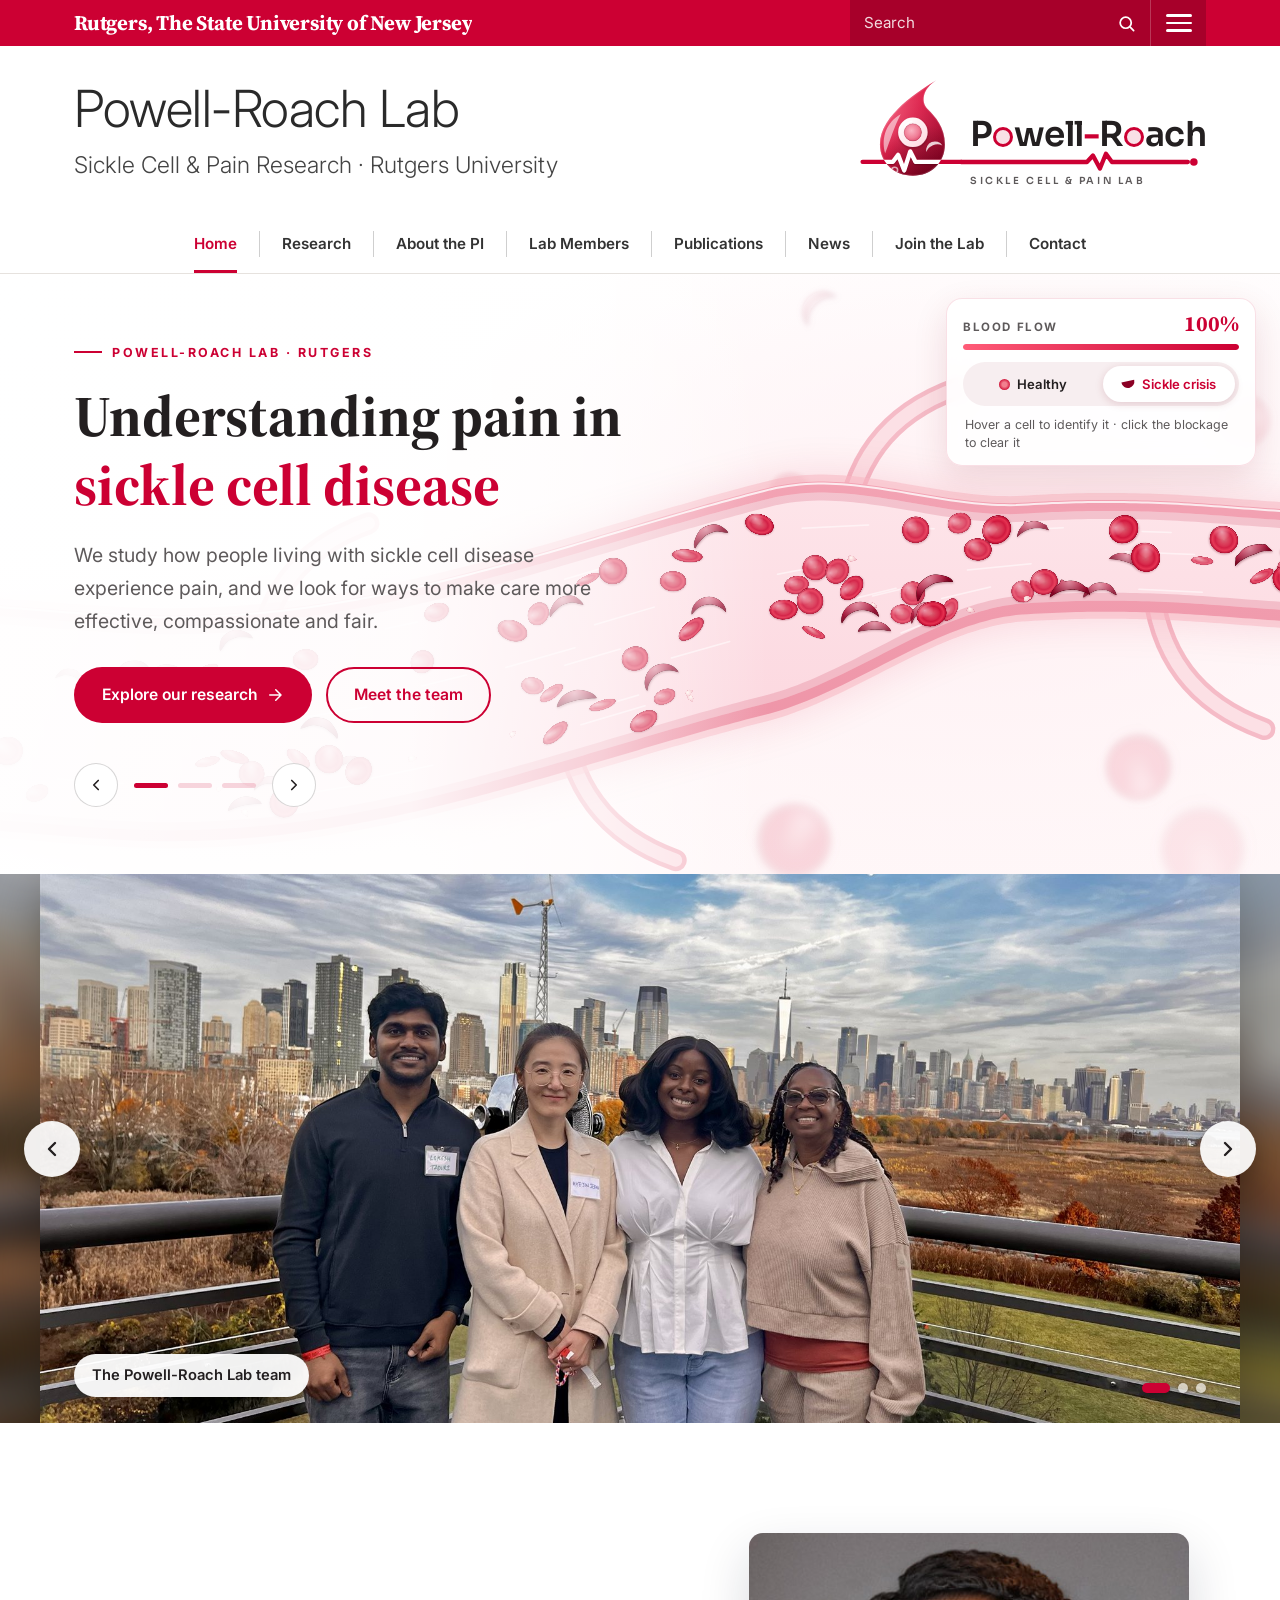
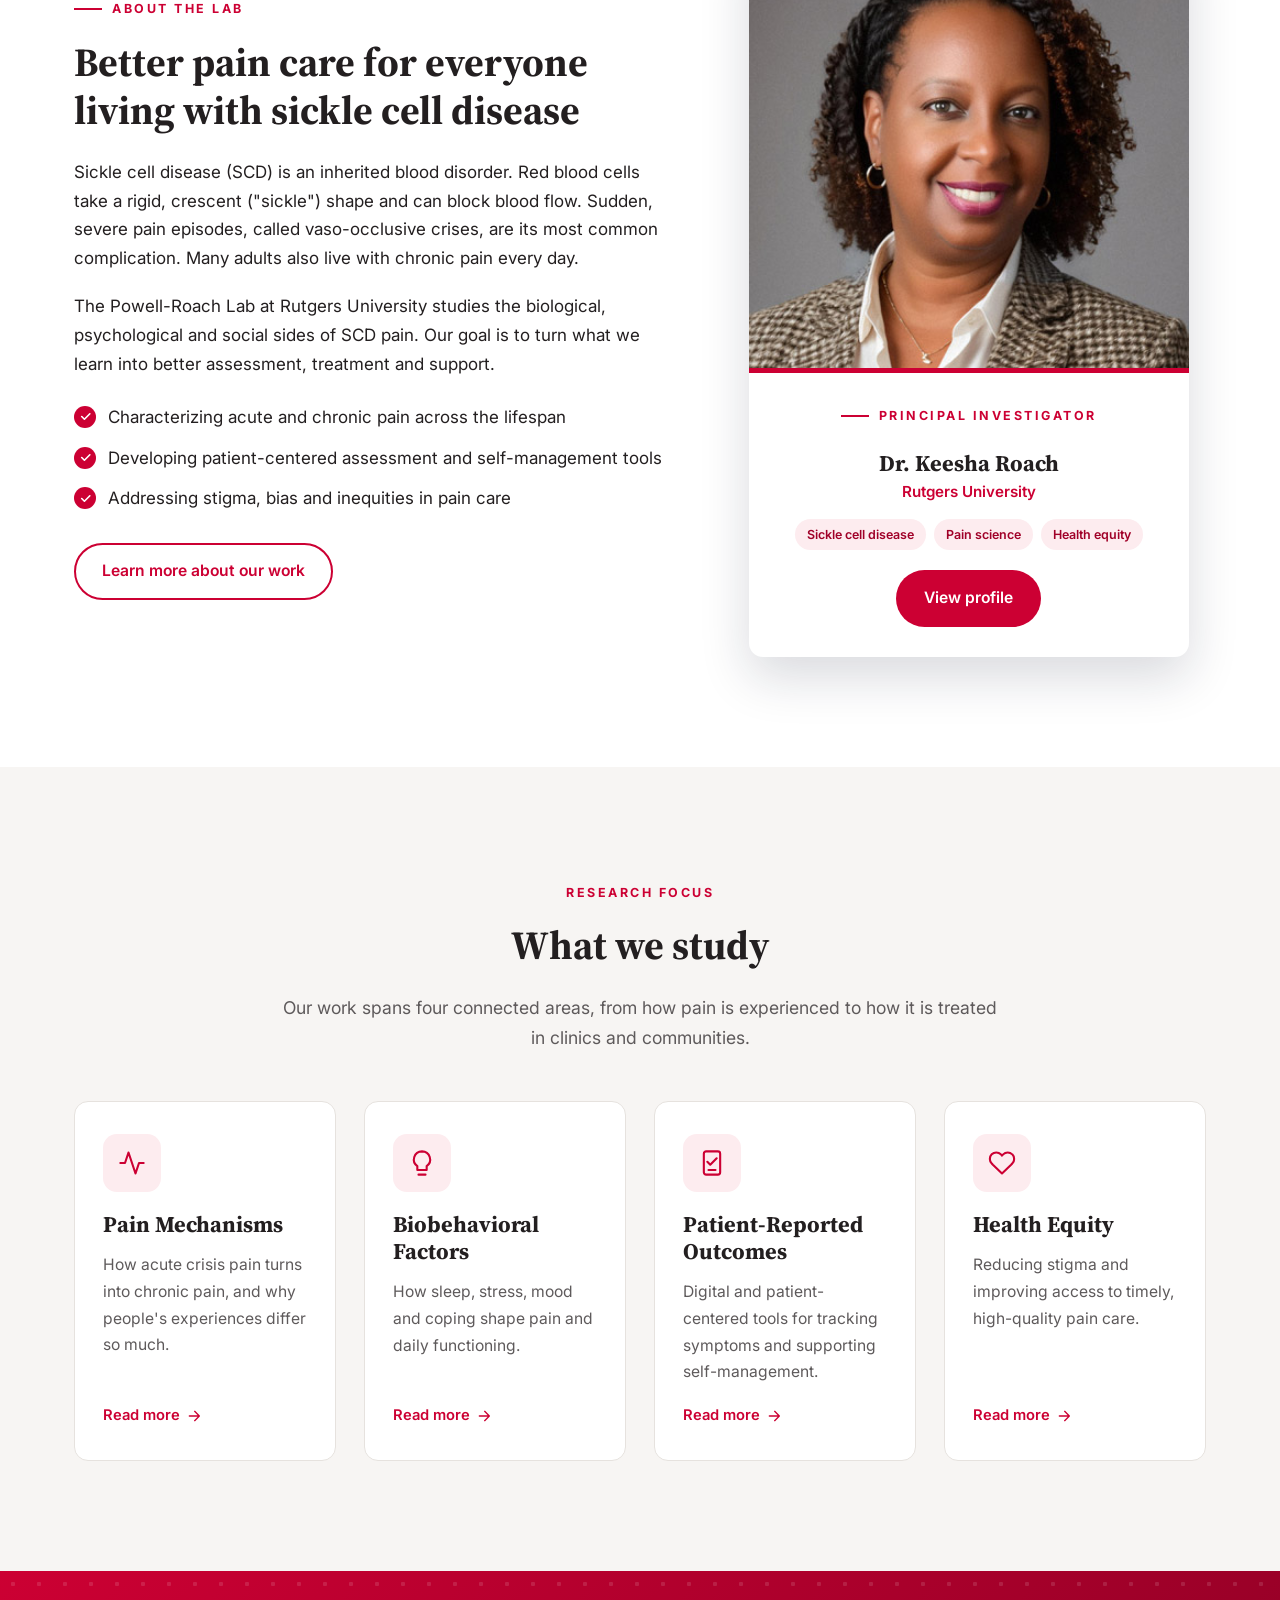
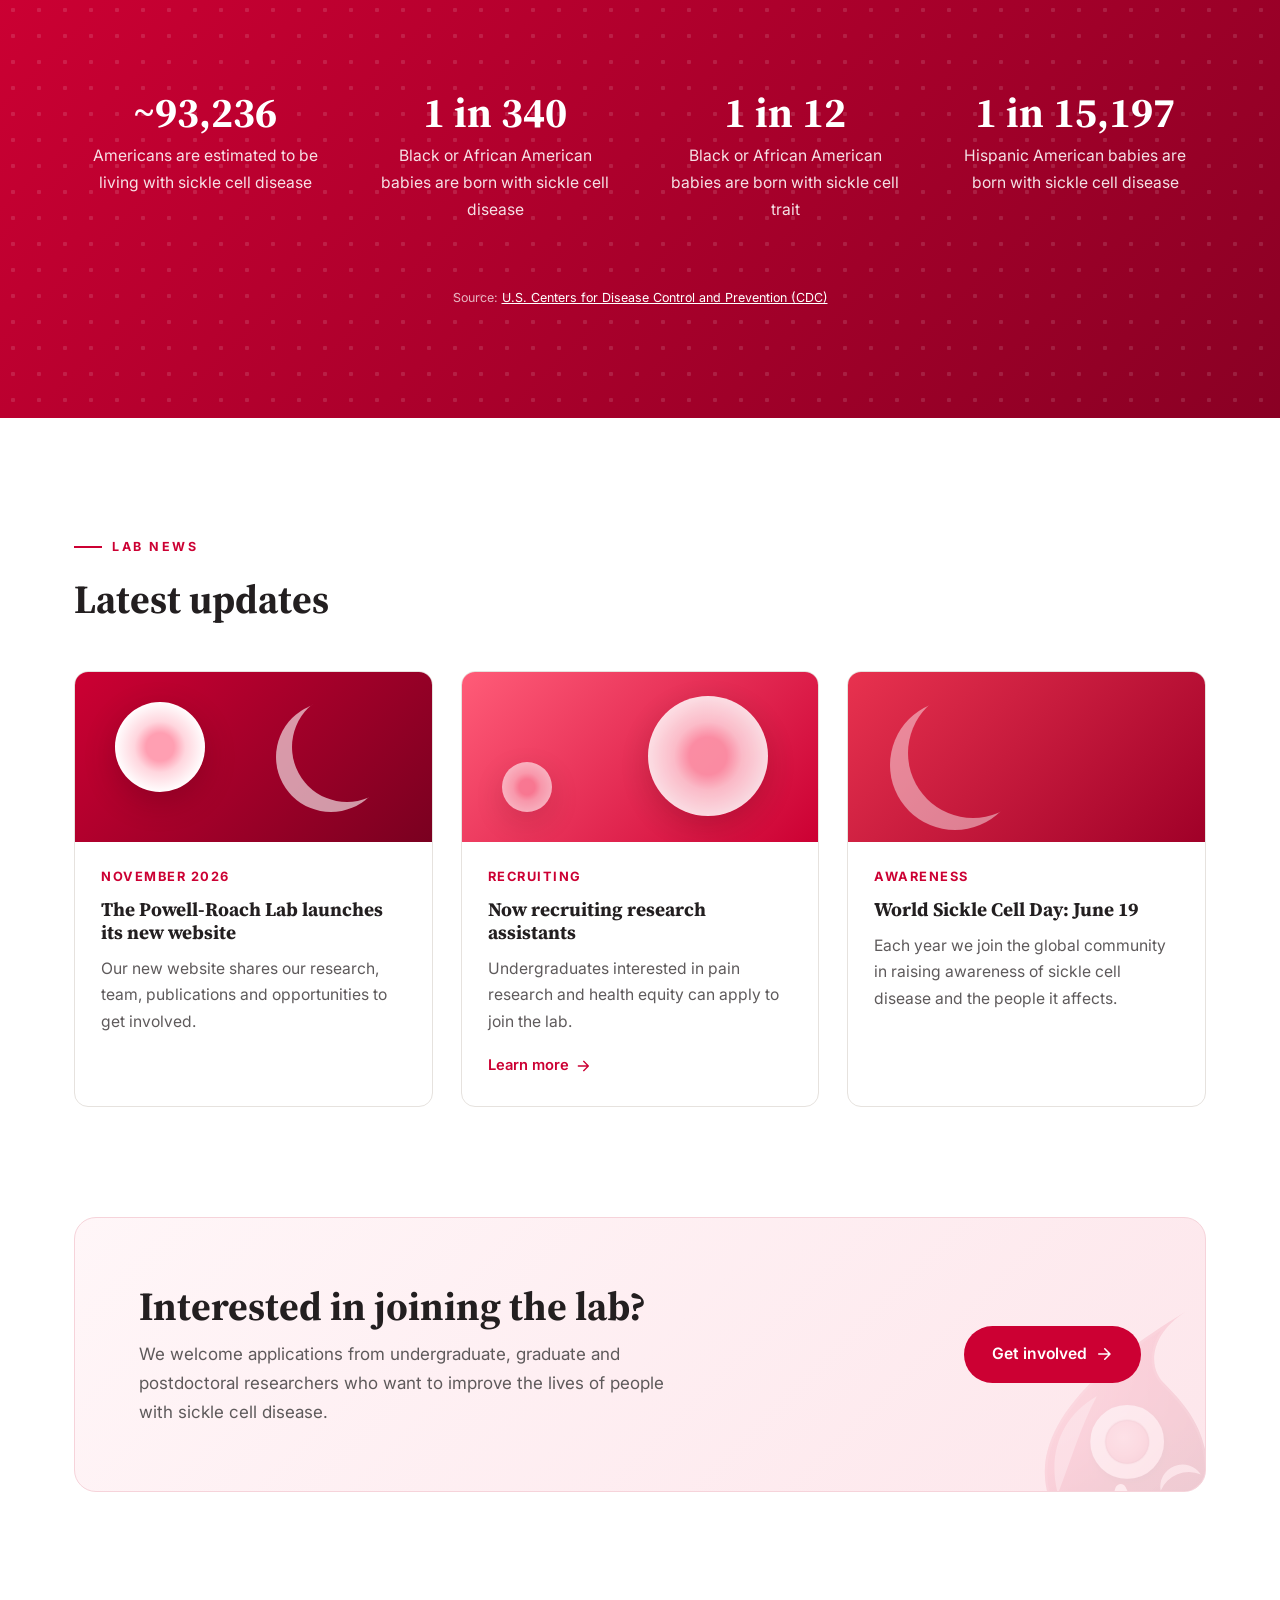
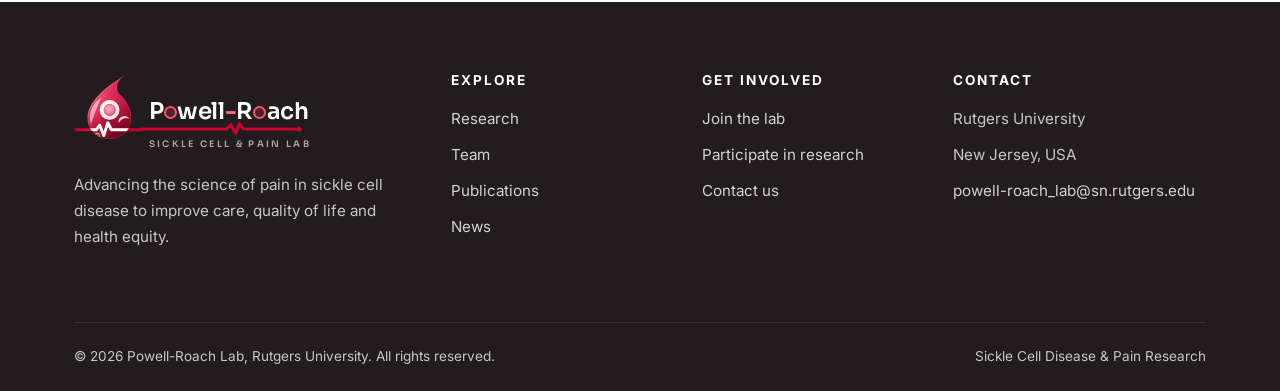
==== commit ad1189d1: "Send contact form submissions to the lab inbox and add lab email - Contact form now posts all fields" ====
--- a/index.html
+++ b/index.html
@@ -403,7 +403,7 @@
           <ul>
             <li>Rutgers University</li>
             <li>New Jersey, USA</li>
-            <li><a href="mailto:email@rutgers.edu">email@rutgers.edu</a></li>
+            <li><a href="mailto:powell-roach_lab@sn.rutgers.edu">powell-roach_lab@sn.rutgers.edu</a></li>
           </ul>
         </div>
       </div>
--- a/css/styles.css
+++ b/css/styles.css
@@ -707,6 +707,13 @@
   display: none; background: #e9f7ef; color: #1b6b3a; border-radius: 10px; padding: 14px 16px; margin-top: 16px; font-weight: 500;
 }
 .form-success.show { display: block; animation: fadeUp .4s var(--ease); }
+.form-failure {
+  display: none; background: #fdecec; color: #8a1c1c; border-radius: 10px; padding: 14px 16px; margin-top: 16px; font-weight: 500;
+}
+.form-failure.show { display: block; animation: fadeUp .4s var(--ease); }
+.form-failure a { color: inherit; text-decoration: underline; }
+#contact-form { position: relative; }
+#contact-form button[disabled] { opacity: .7; cursor: wait; }
 
 .accordion { border-top: 1px solid var(--line); }
 .acc-item { border-bottom: 1px solid var(--line); }
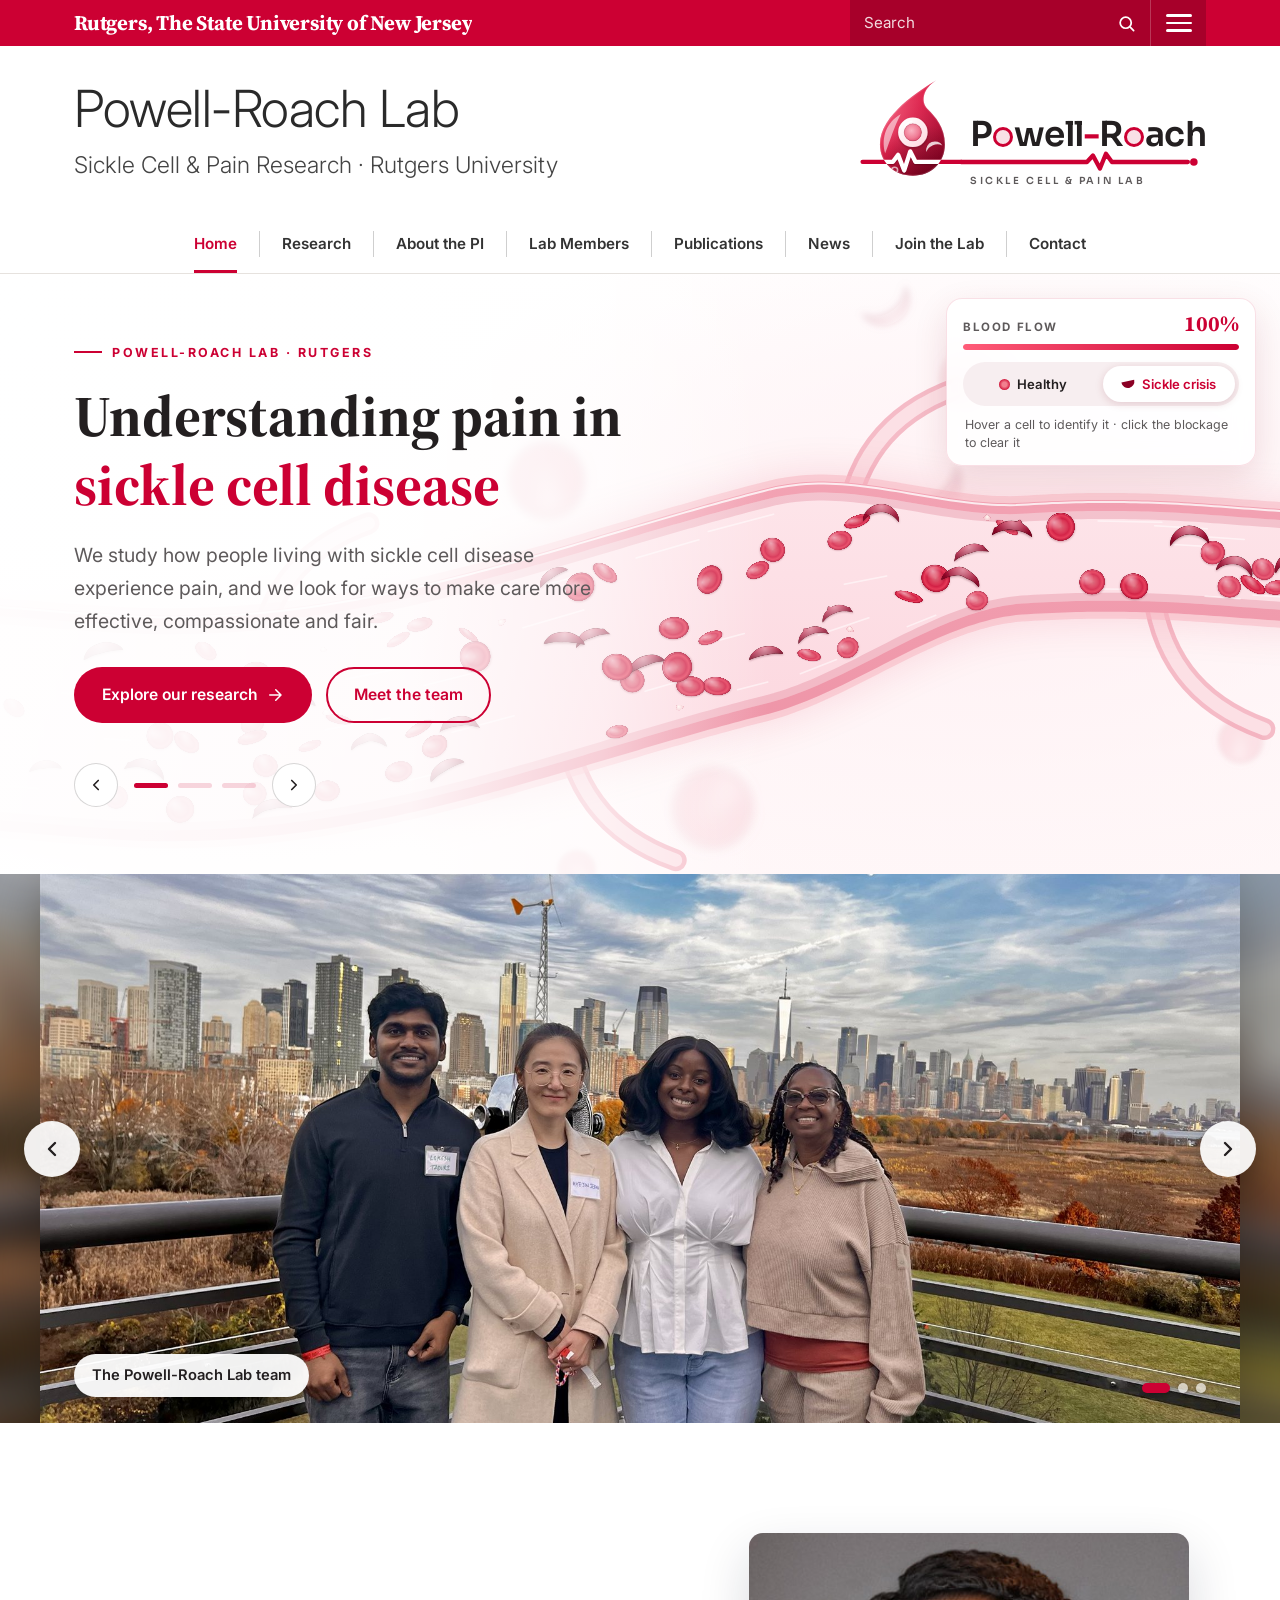
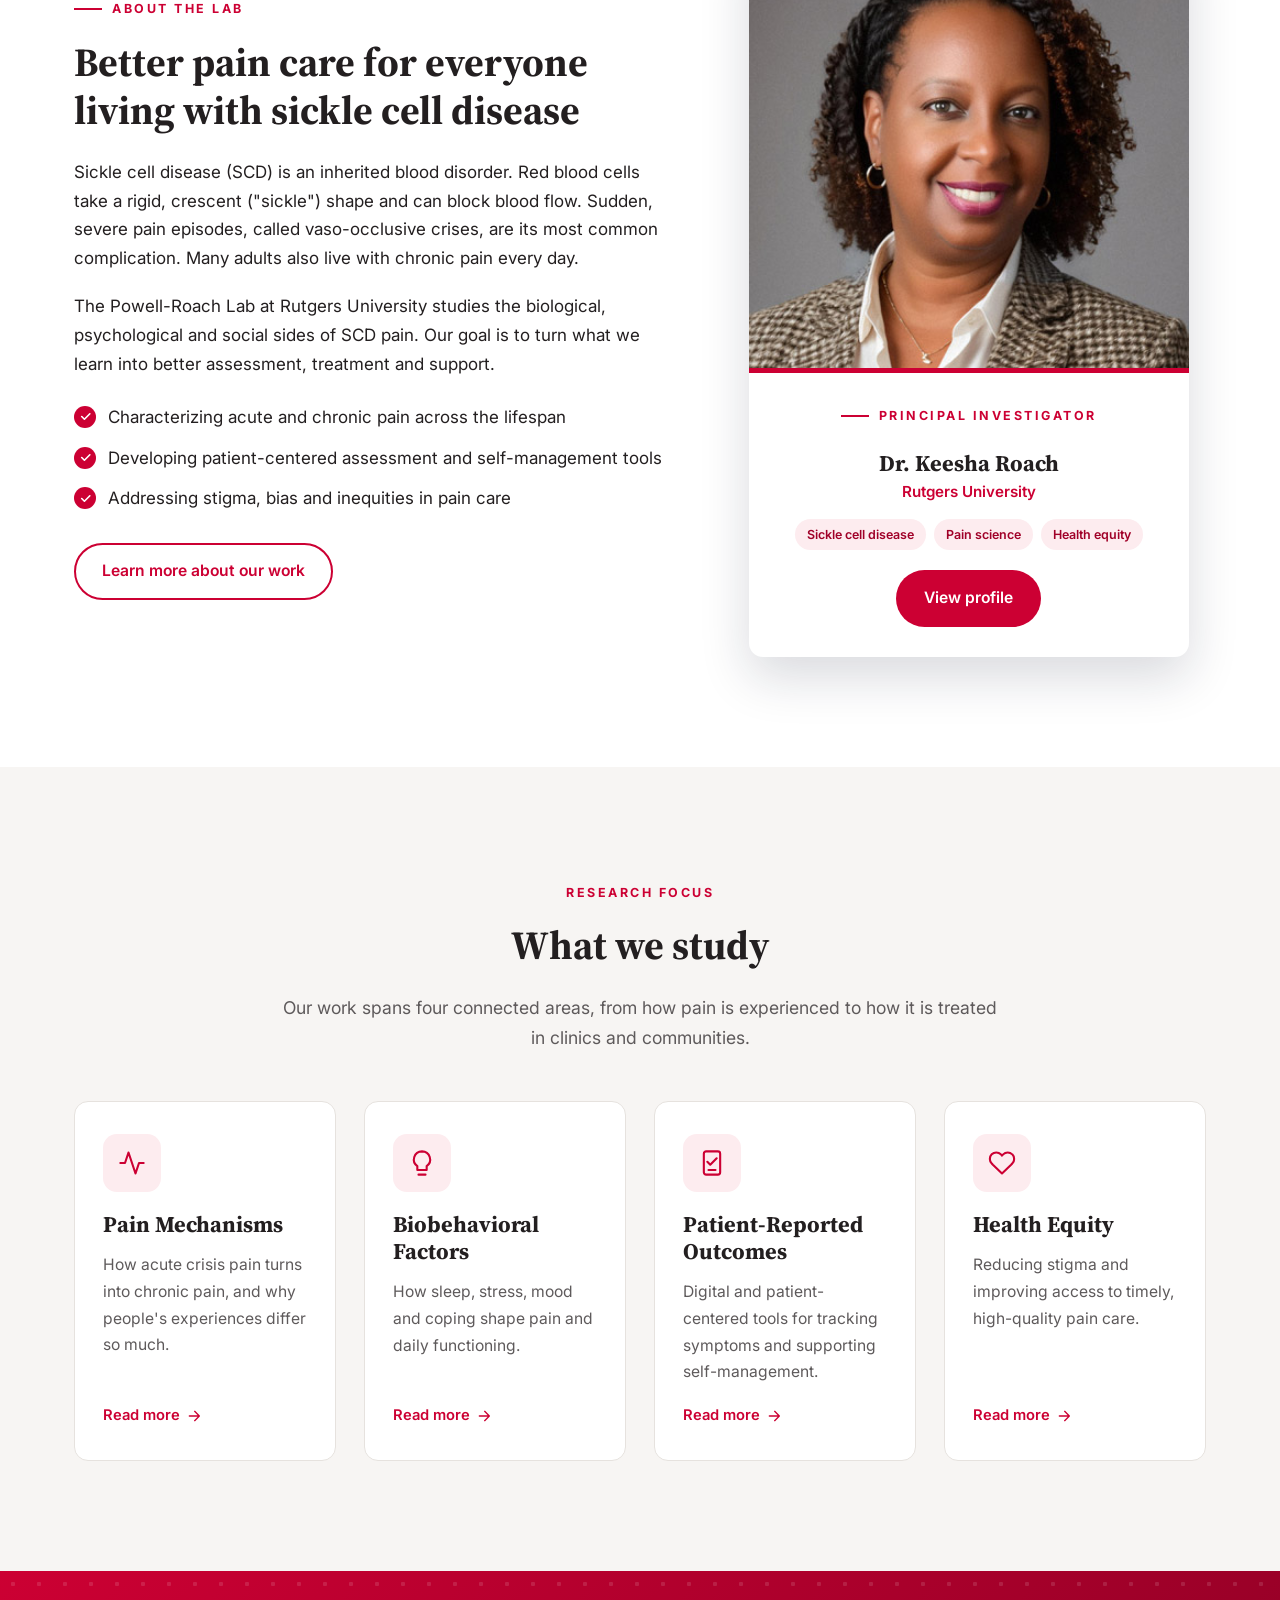
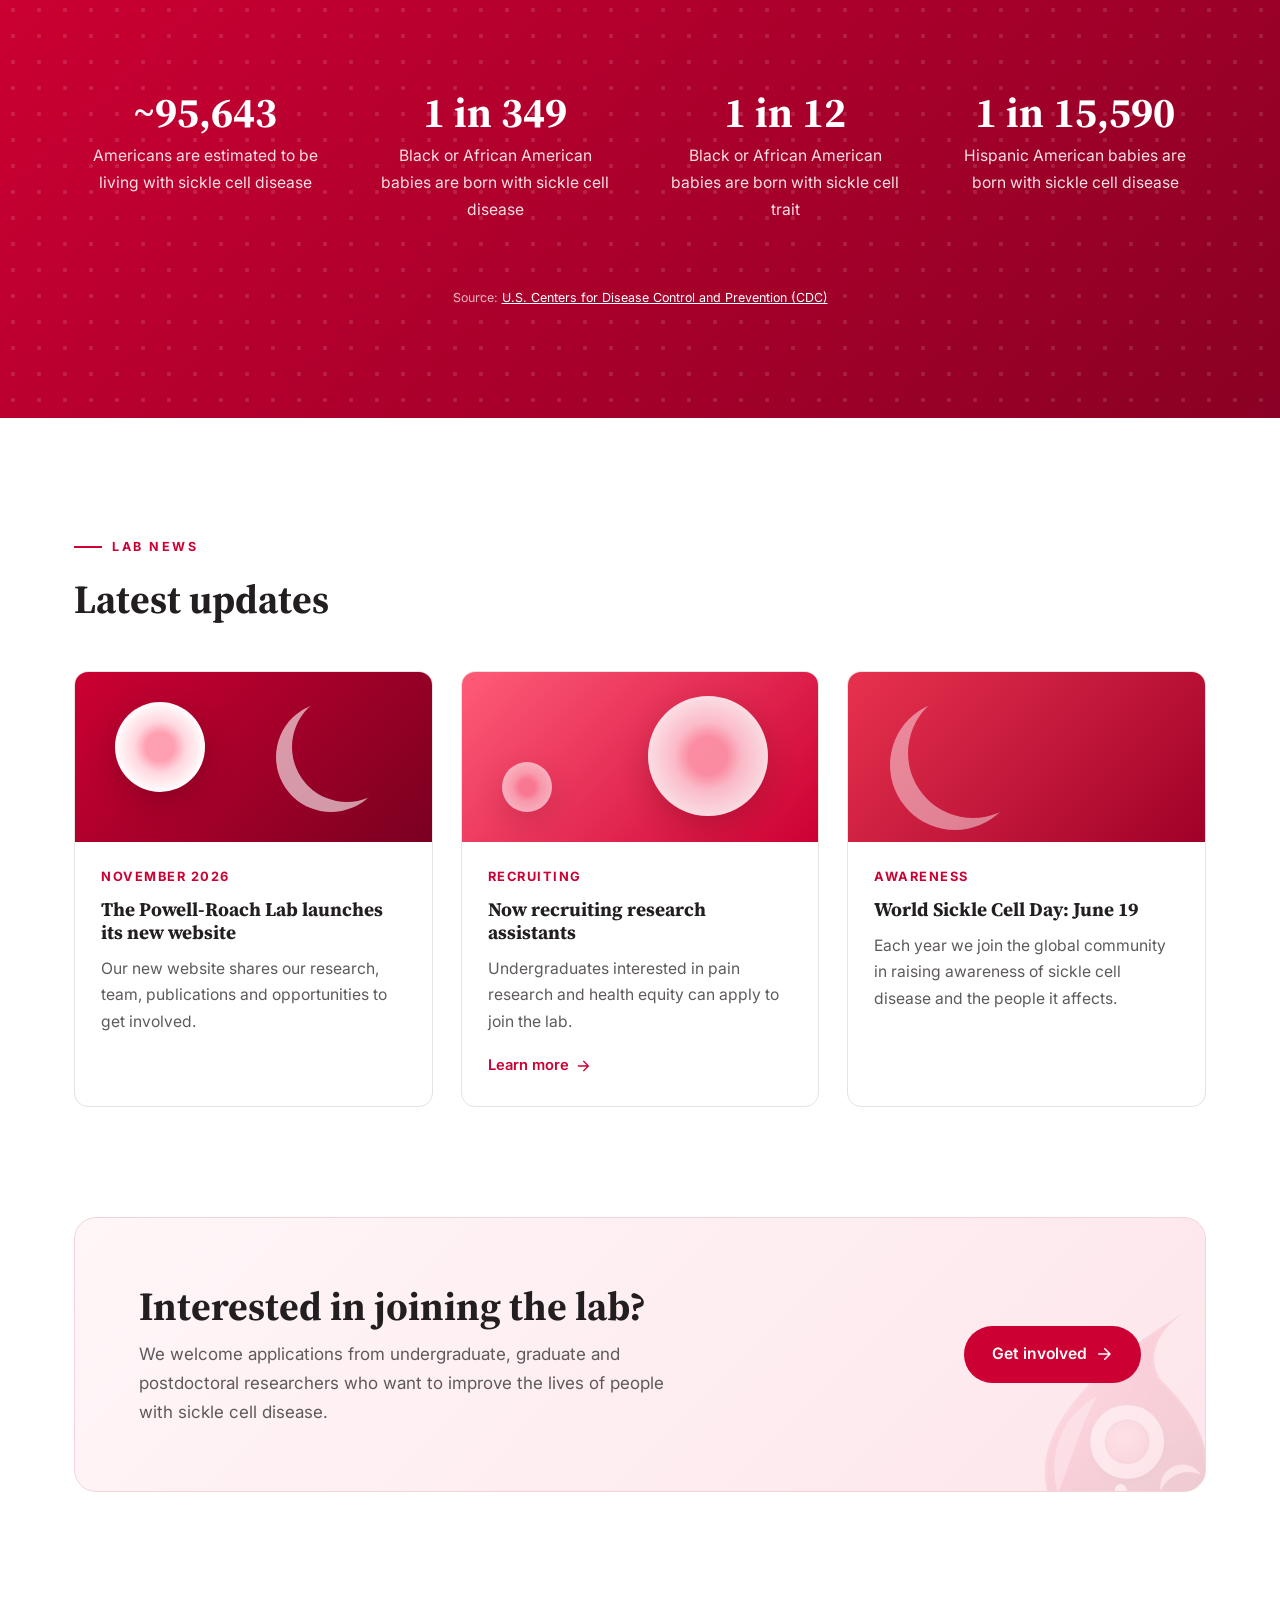
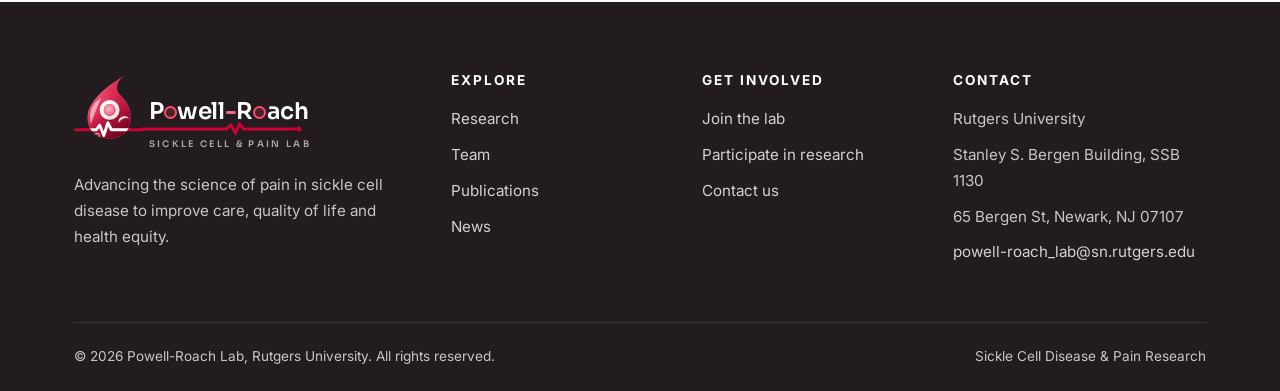
==== commit c7cc1401: "Add lab address to contact page and footers Stanley S. Bergen Building, SSB 1130, 65 Bergen St, Newa" ====
--- a/index.html
+++ b/index.html
@@ -402,7 +402,8 @@
           <h4>Contact</h4>
           <ul>
             <li>Rutgers University</li>
-            <li>New Jersey, USA</li>
+            <li>Stanley S. Bergen Building, SSB 1130</li>
+            <li>65 Bergen St, Newark, NJ 07107</li>
             <li><a href="mailto:powell-roach_lab@sn.rutgers.edu">powell-roach_lab@sn.rutgers.edu</a></li>
           </ul>
         </div>
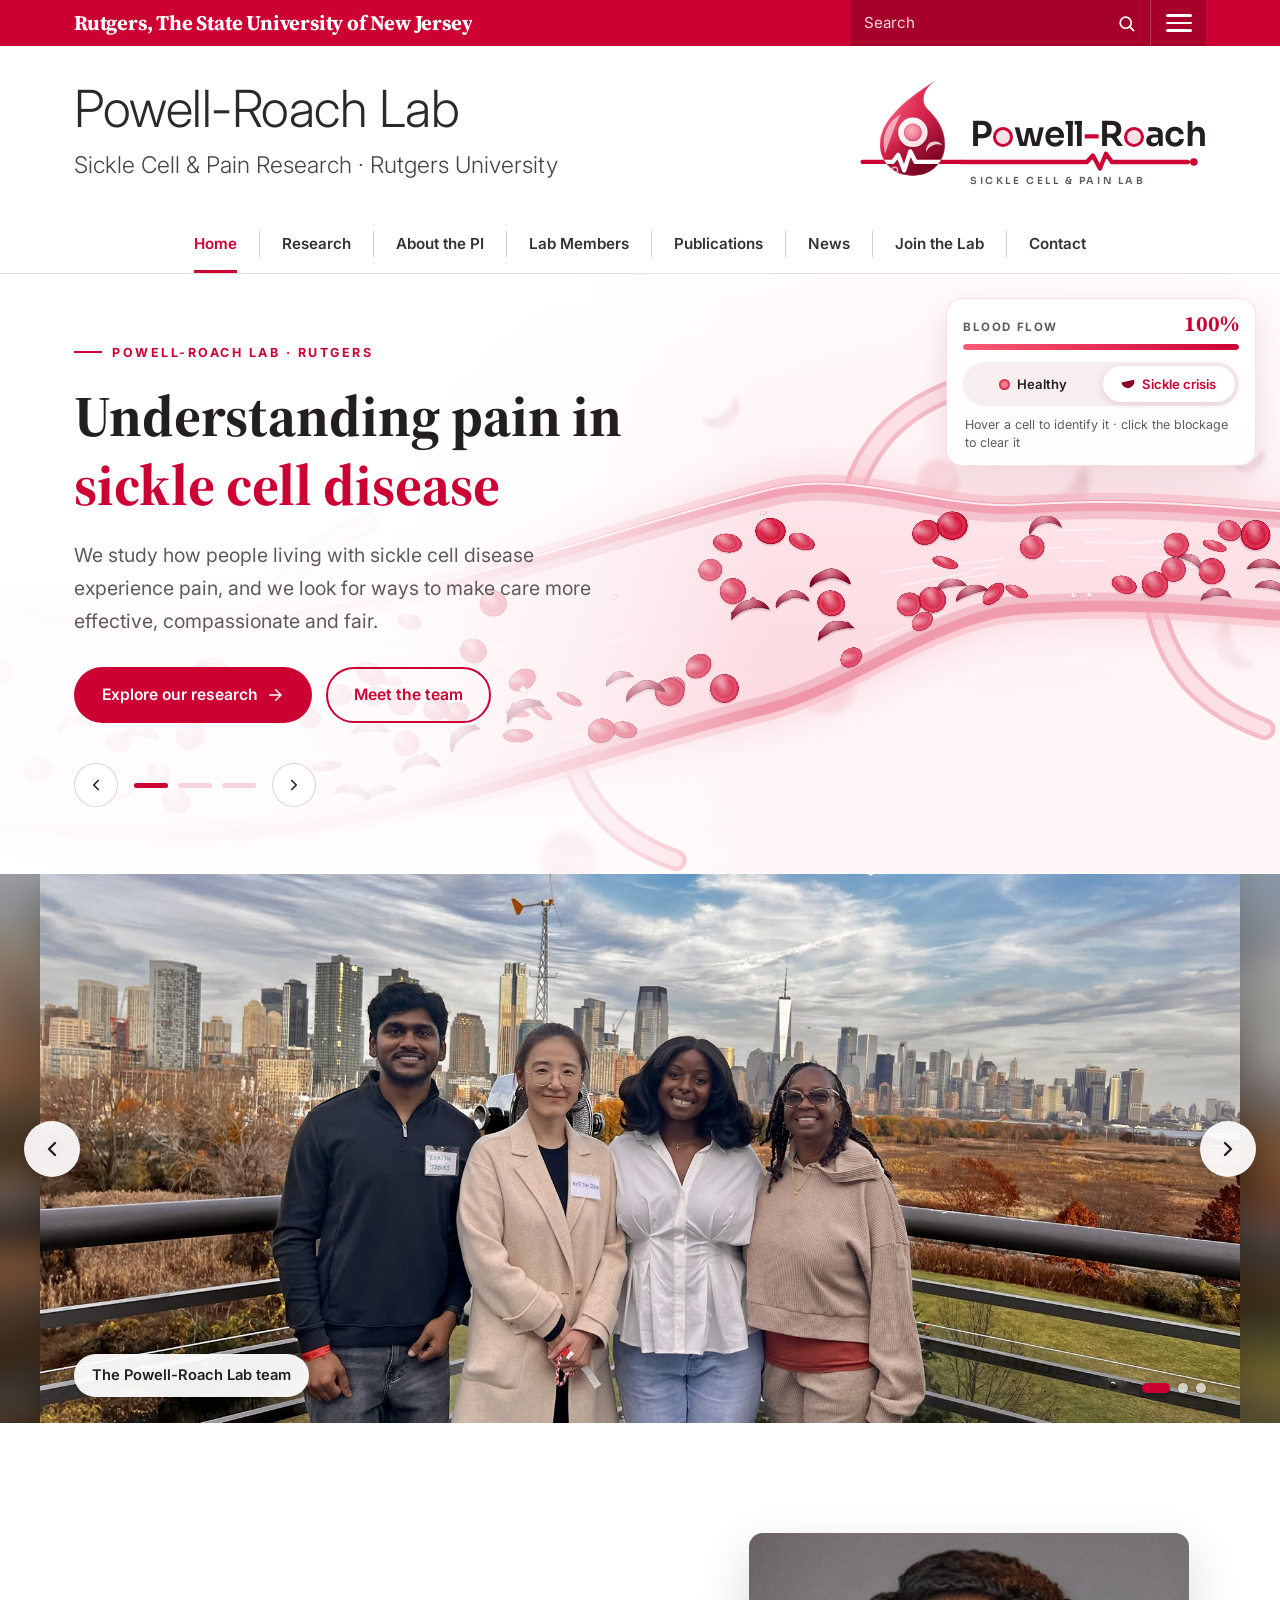
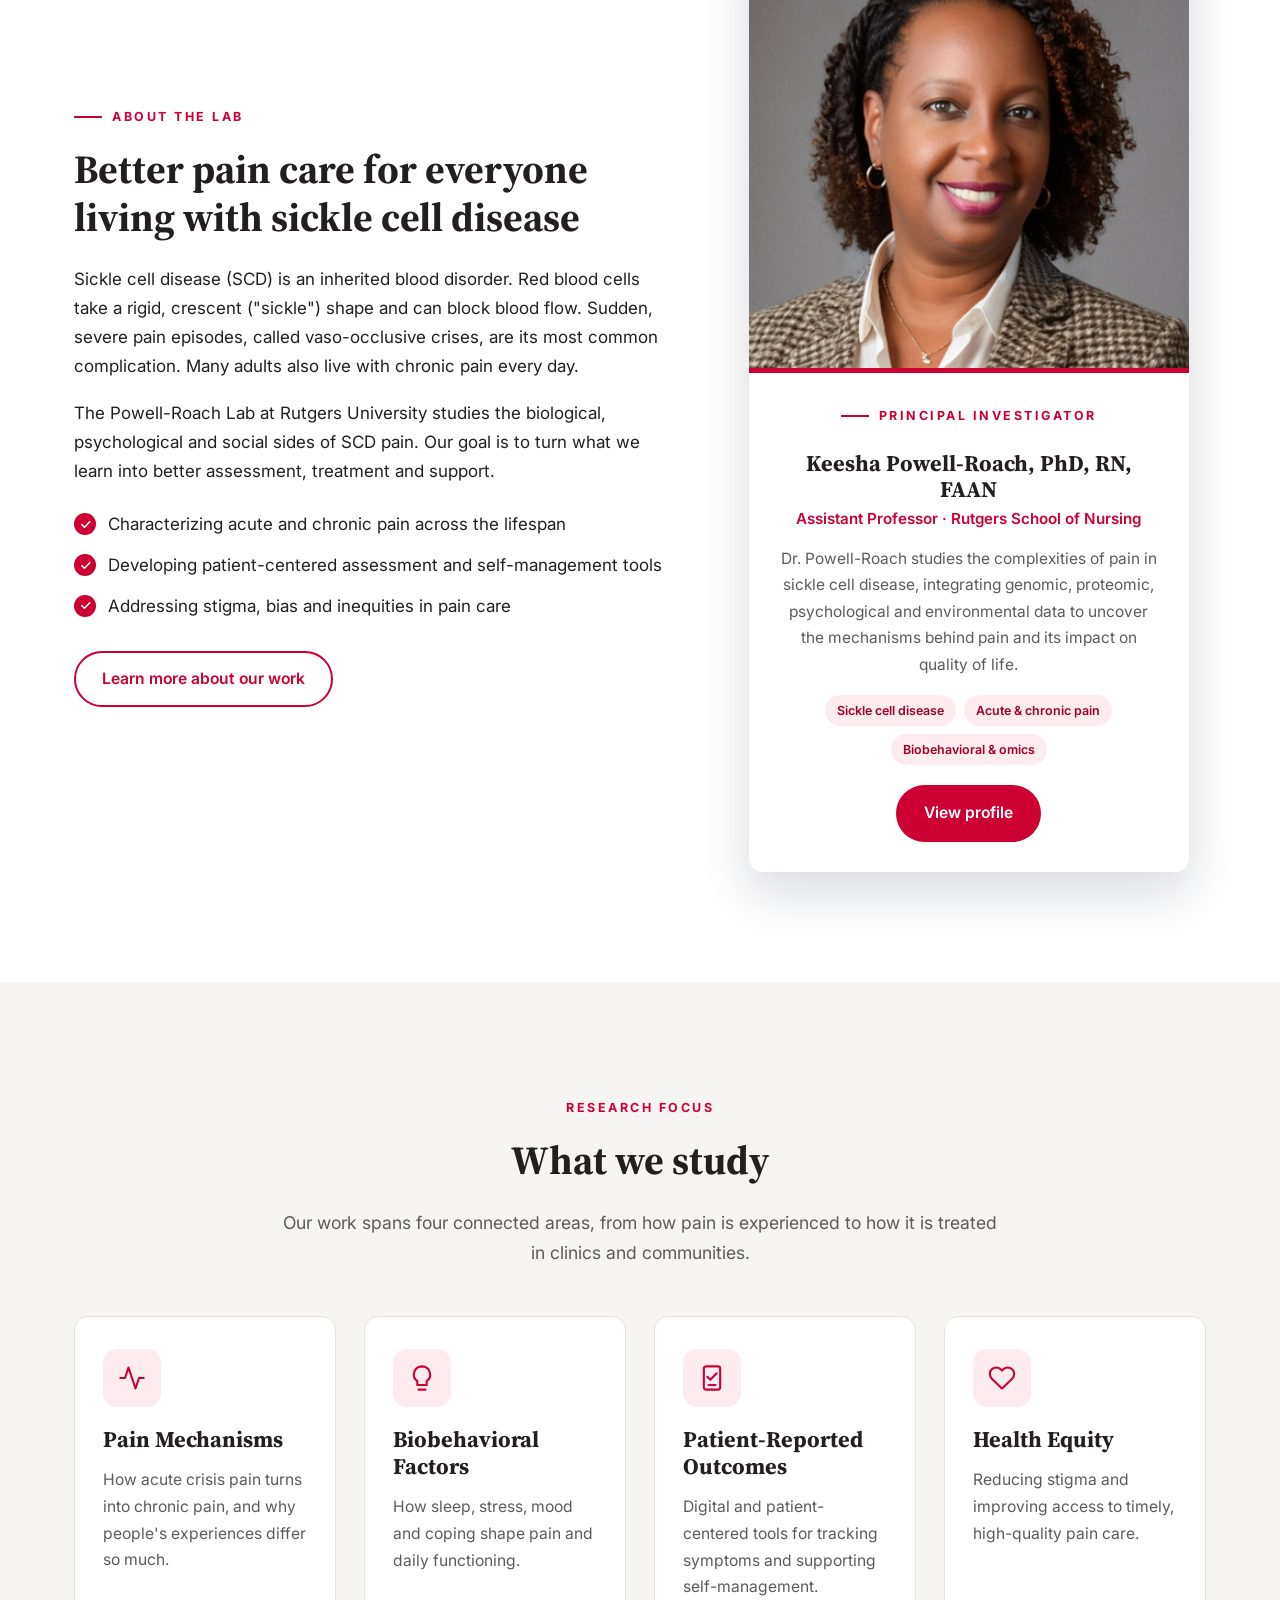
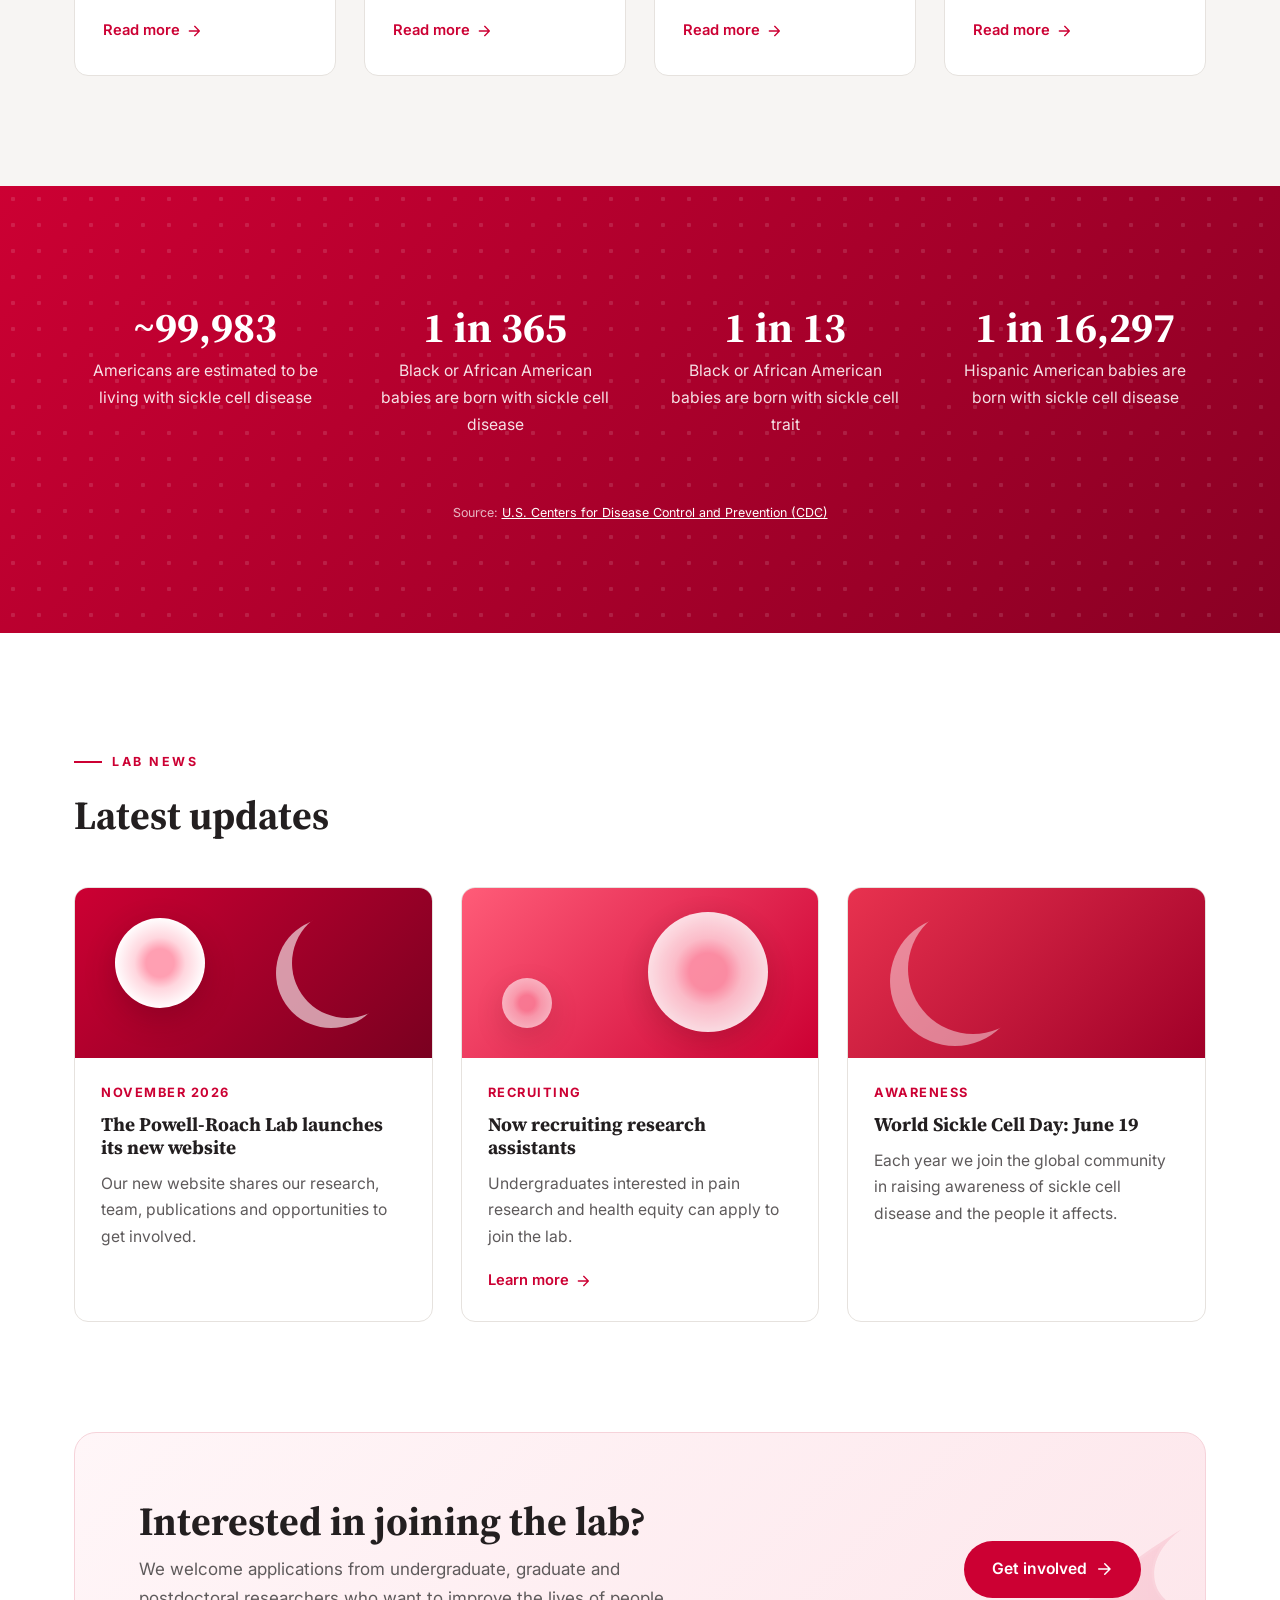
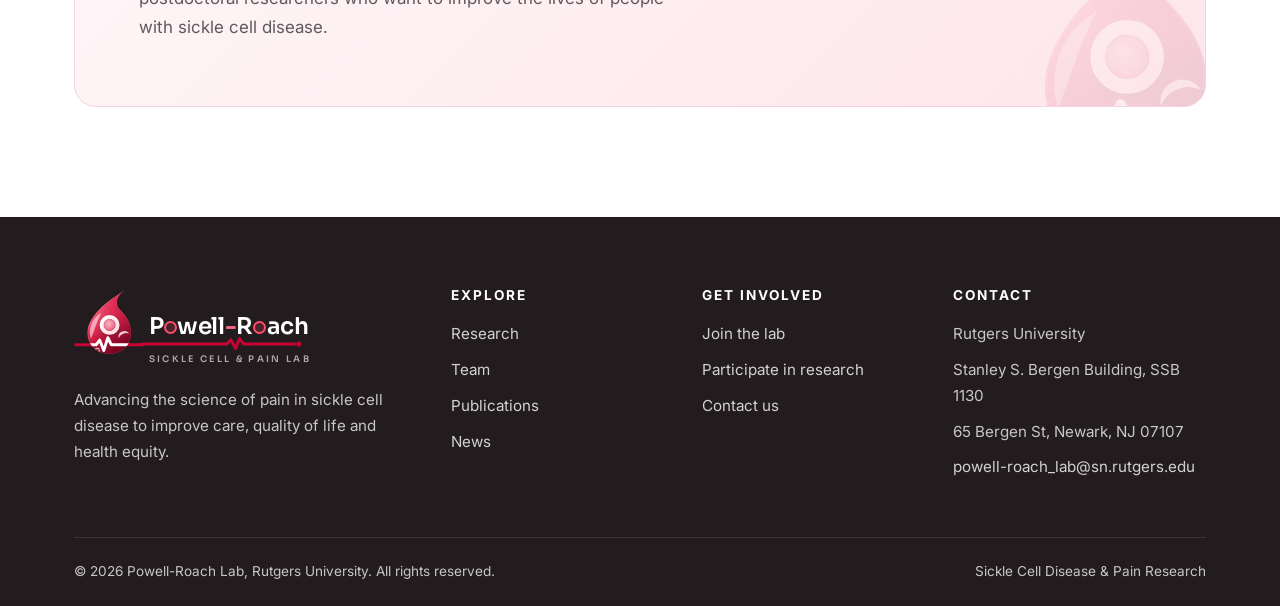
==== commit a084c5db: "Update Dr. Powell-Roach's bio from her Rutgers faculty profile - Team page: full official bio, title" ====
--- a/index.html
+++ b/index.html
@@ -4,7 +4,7 @@
   <meta charset="UTF-8">
   <meta name="viewport" content="width=device-width, initial-scale=1">
   <title>Powell-Roach Lab | Sickle Cell Disease &amp; Pain Research | Rutgers University</title>
-  <meta name="description" content="The Powell-Roach Lab at Rutgers University, led by Dr. Keesha Roach, studies pain in sickle cell disease to improve care, quality of life and health equity.">
+  <meta name="description" content="The Powell-Roach Lab at Rutgers University, led by Dr. Keesha Powell-Roach, studies pain in sickle cell disease to improve care, quality of life and health equity.">
   <meta name="theme-color" content="#cc0033">
   <meta property="og:title" content="Powell-Roach Lab | Sickle Cell Disease &amp; Pain Research">
   <meta property="og:description" content="Understanding and improving pain care for people living with sickle cell disease.">
@@ -227,16 +227,17 @@
 
         <aside class="pi-card reveal reveal-delay-2" aria-label="Principal investigator">
           <figure class="pi-photo">
-            <img src="assets/people/dr-keesha-roach.jpg" alt="Portrait of Dr. Keesha Roach" width="400" height="400" decoding="async">
+            <img src="assets/people/dr-keesha-roach.jpg" alt="Portrait of Dr. Keesha Powell-Roach" width="400" height="400" decoding="async">
           </figure>
           <div class="pi-body">
             <span class="eyebrow" style="justify-content:center">Principal Investigator</span>
-            <h3>Dr. Keesha Roach</h3>
-            <div class="role">Rutgers University</div>
+            <h3>Keesha Powell-Roach, PhD, RN, FAAN</h3>
+            <div class="role">Assistant Professor · Rutgers School of Nursing</div>
+            <p>Dr. Powell-Roach studies the complexities of pain in sickle cell disease, integrating genomic, proteomic, psychological and environmental data to uncover the mechanisms behind pain and its impact on quality of life.</p>
             <div class="tag-row">
               <span class="tag">Sickle cell disease</span>
-              <span class="tag">Pain science</span>
-              <span class="tag">Health equity</span>
+              <span class="tag">Acute &amp; chronic pain</span>
+              <span class="tag">Biobehavioral &amp; omics</span>
             </div>
             <a href="team.html#pi" class="btn btn-primary">View profile</a>
           </div>
--- a/css/styles.css
+++ b/css/styles.css
@@ -496,55 +496,49 @@
 .method-card h3 { font-size: 1.15rem; }
 
 /* ---------- Team page ---------- */
-.filter-bar { display: flex; flex-wrap: wrap; gap: 10px; margin-bottom: 36px; }
-.filter-btn {
-  border: 1.5px solid var(--line); background: #fff; color: var(--ink); padding: 9px 20px;
-  border-radius: 999px; font-weight: 600; font-size: .92rem; cursor: pointer; font-family: inherit; transition: all .2s;
-}
-.filter-btn:hover { border-color: var(--scarlet); color: var(--scarlet); }
-.filter-btn.active { background: var(--scarlet); border-color: var(--scarlet); color: #fff; }
-
-.pi-feature {
-  display: grid; grid-template-columns: minmax(0, 400px) 1fr; gap: 64px; align-items: center;
-  background: #fff; border-radius: 22px; padding: clamp(28px, 4vw, 48px); box-shadow: var(--shadow);
-}
-.pi-feature .avatar { width: 100%; aspect-ratio: 1; font-size: 5rem; border-radius: 20px; position: relative; overflow: hidden; }
-.pi-feature .avatar::after {
-  content: ""; position: absolute; inset: auto -30% -40% auto; width: 80%; aspect-ratio: 1; border-radius: 50%;
-  background: rgba(255,255,255,.14);
-}
-.pi-feature .role { color: var(--scarlet); font-weight: 600; margin-bottom: 18px; }
-.pi-feature p { color: var(--muted); }
-.pi-links { display: flex; flex-wrap: wrap; gap: 12px; margin-top: 22px; }
-.pi-portrait { margin: 0 18px 18px 0; position: relative; }
-.pi-portrait::before {
-  content: ""; position: absolute; inset: 18px -18px -18px 18px; border: 3px solid var(--scarlet); border-radius: 22px; z-index: 0;
-}
-.pi-portrait img {
-  position: relative; z-index: 1; display: block; width: 100%; height: auto; aspect-ratio: 1 / 1; object-fit: cover; object-position: 50% 30%;
-  border-radius: 20px; box-shadow: var(--shadow-lg);
-}
-@media (max-width: 960px) { .pi-feature { grid-template-columns: minmax(0, 320px) 1fr; gap: 48px; } }
-@media (max-width: 820px) {
-  .pi-feature { grid-template-columns: 1fr; gap: 36px; }
-  .pi-portrait { max-width: 400px; width: calc(100% - 18px); }
-}
-
-.member {
-  background: #fff; border-radius: var(--radius); border: 1px solid var(--line); padding: 30px 22px 26px; text-align: center;
-  cursor: pointer; transition: transform .3s var(--ease), box-shadow .3s; font-family: inherit; color: inherit; width: 100%;
-}
-.member:hover { transform: translateY(-6px); box-shadow: var(--shadow-lg); }
-.member .avatar { width: 96px; height: 96px; font-size: 1.9rem; margin: 0 auto 16px; transition: transform .3s; }
-.member:hover .avatar { transform: scale(1.06); }
-.member h3 { font-size: 1.12rem; margin-bottom: 4px; }
-.member .role { color: var(--scarlet); font-size: .88rem; font-weight: 600; }
-.member .focus { color: var(--muted); font-size: .88rem; margin-top: 8px; }
-.member.hide { display: none; }
-.av-1 { background: linear-gradient(135deg, #cc0033, #7a0020); }
-.av-2 { background: linear-gradient(135deg, #e8324f, #a00028); }
-.av-3 { background: linear-gradient(135deg, #a00028, #5c0018); }
-.av-4 { background: linear-gradient(135deg, #ff5c78, #cc0033); }
+.people { max-width: 1160px; }
+.people-heading { font-size: clamp(1.5rem, 2.4vw, 1.9rem); padding-bottom: 12px; border-bottom: 2px solid var(--scarlet); margin-bottom: 8px; }
+.person {
+  --photo: 330px;
+  display: grid; grid-template-columns: var(--photo) 1fr; gap: 36px; align-items: start;
+  padding: 36px 0; border-bottom: 1px solid var(--line);
+}
+.person:last-child { border-bottom: 0; }
+.person--pi { --photo: 420px; }
+.person-photo { width: var(--photo); aspect-ratio: 1; border-radius: 0; overflow: hidden; background: var(--soft); }
+.person-photo img { display: block; width: 100%; height: 100%; object-fit: cover; object-position: 50% 30%; }
+.person-photo.no-photo {
+  display: grid; place-items: center; background: var(--scarlet-soft); color: var(--scarlet);
+  font-family: var(--font-serif); font-weight: 700; font-size: calc(var(--photo) * .3);
+}
+.person-photo.no-photo::before { content: attr(data-initials); }
+.person-body h3 { font-size: 1.35rem; margin-bottom: 4px; }
+.person--pi .person-body h3 { font-size: 1.6rem; }
+.person-role { color: var(--scarlet); font-weight: 600; margin-bottom: 14px; }
+.person-body p { color: var(--muted); }
+.person-body p strong { color: var(--ink); }
+.person-edu-title { margin: 0 0 6px; }
+.person-edu { margin: 0 0 4px; padding-left: 18px; color: var(--muted); }
+.person-edu li { margin-bottom: 2px; }
+.person-links { list-style: none; padding: 0; margin: 16px 0 0; display: flex; flex-wrap: wrap; gap: 8px 22px; }
+.person-links a { display: inline-flex; align-items: center; gap: 7px; font-weight: 600; font-size: .95rem; color: var(--scarlet); }
+.person-links a:hover { color: var(--scarlet-dark); text-decoration: underline; }
+.person-links svg { width: 18px; height: 18px; flex-shrink: 0; }
+.person-links a[href="#"] { display: none; } /* LinkedIn stays hidden until a real URL is added */
+@media (max-width: 860px) {
+  .person { --photo: 250px; gap: 26px; }
+  .person--pi { --photo: 290px; }
+}
+@media (max-width: 600px) {
+  .person { --photo: 160px; gap: 18px; padding: 28px 0; }
+  .person--pi { --photo: 180px; }
+  .person-body h3, .person--pi .person-body h3 { font-size: 1.2rem; }
+}
+@media (max-width: 420px) {
+  .person { --photo: 130px; gap: 14px; }
+  .person--pi { --photo: 145px; }
+  .person-body h3, .person--pi .person-body h3 { font-size: 1.1rem; }
+}
 
 /* ---------- Full-width group photo slider (home) ---------- */
 .photo-strip { position: relative; overflow: hidden; height: clamp(260px, 42.86vw, 680px); background: #1c1517; }
@@ -628,27 +622,6 @@
 .join-links a:hover { color: #fff; }
 .join-links a:hover::after { transform: translateX(4px); }
 
-/* Modal */
-.modal {
-  position: fixed; inset: 0; z-index: 500; display: grid; place-items: center; padding: 16px;
-  background: rgba(40,0,10,.6); backdrop-filter: blur(4px);
-  opacity: 0; visibility: hidden; transition: opacity .3s, visibility .3s;
-}
-.modal.open { opacity: 1; visibility: visible; }
-.modal-dialog {
-  background: #fff; border-radius: 20px; max-width: 520px; width: 100%; padding: 40px 32px 32px; position: relative;
-  transform: translateY(20px) scale(.97); transition: transform .35s var(--ease); max-height: 90vh; overflow-y: auto; text-align: center;
-}
-.modal.open .modal-dialog { transform: none; }
-.modal-close {
-  position: absolute; top: 14px; right: 14px; width: 40px; height: 40px; border-radius: 50%; border: 0;
-  background: var(--soft); cursor: pointer; font-size: 1.4rem; line-height: 1; color: var(--ink);
-}
-.modal-close:hover { background: var(--scarlet); color: #fff; }
-.modal .avatar { width: 100px; height: 100px; font-size: 2rem; margin: 0 auto 16px; }
-.modal .role { color: var(--scarlet); font-weight: 600; margin-bottom: 14px; }
-.modal p { color: var(--muted); text-align: left; }
-
 /* ---------- Publications ---------- */
 .pub-tools {
   display: grid; grid-template-columns: 1fr auto auto; gap: 14px; margin-bottom: 18px;
@@ -679,6 +652,11 @@
 .pub .pub-links { display: flex; flex-wrap: wrap; gap: 8px; align-items: center; }
 .pub .pub-links a { font-size: .82rem; font-weight: 600; border: 1.5px solid var(--line); padding: 4px 12px; border-radius: 999px; }
 .pub .pub-links a:hover { border-color: var(--scarlet); }
+.pub h3 a { color: inherit; }
+.pub h3 a:hover { color: var(--scarlet); text-decoration: underline; }
+.pub .journal .doi { font-style: normal; color: var(--muted); font-size: .85rem; }
+.pub .pub-note { font-size: .88rem; color: var(--ink); margin: -4px 0 10px; }
+.pub .tag-type { background: var(--ink); color: #fff; }
 .empty { text-align: center; color: var(--muted); padding: 50px 0; display: none; }
 mark { background: #ffe1e8; color: inherit; border-radius: 3px; padding: 0 2px; }
 @keyframes fadeUp { from { opacity: 0; transform: translateY(10px); } to { opacity: 1; transform: none; } }
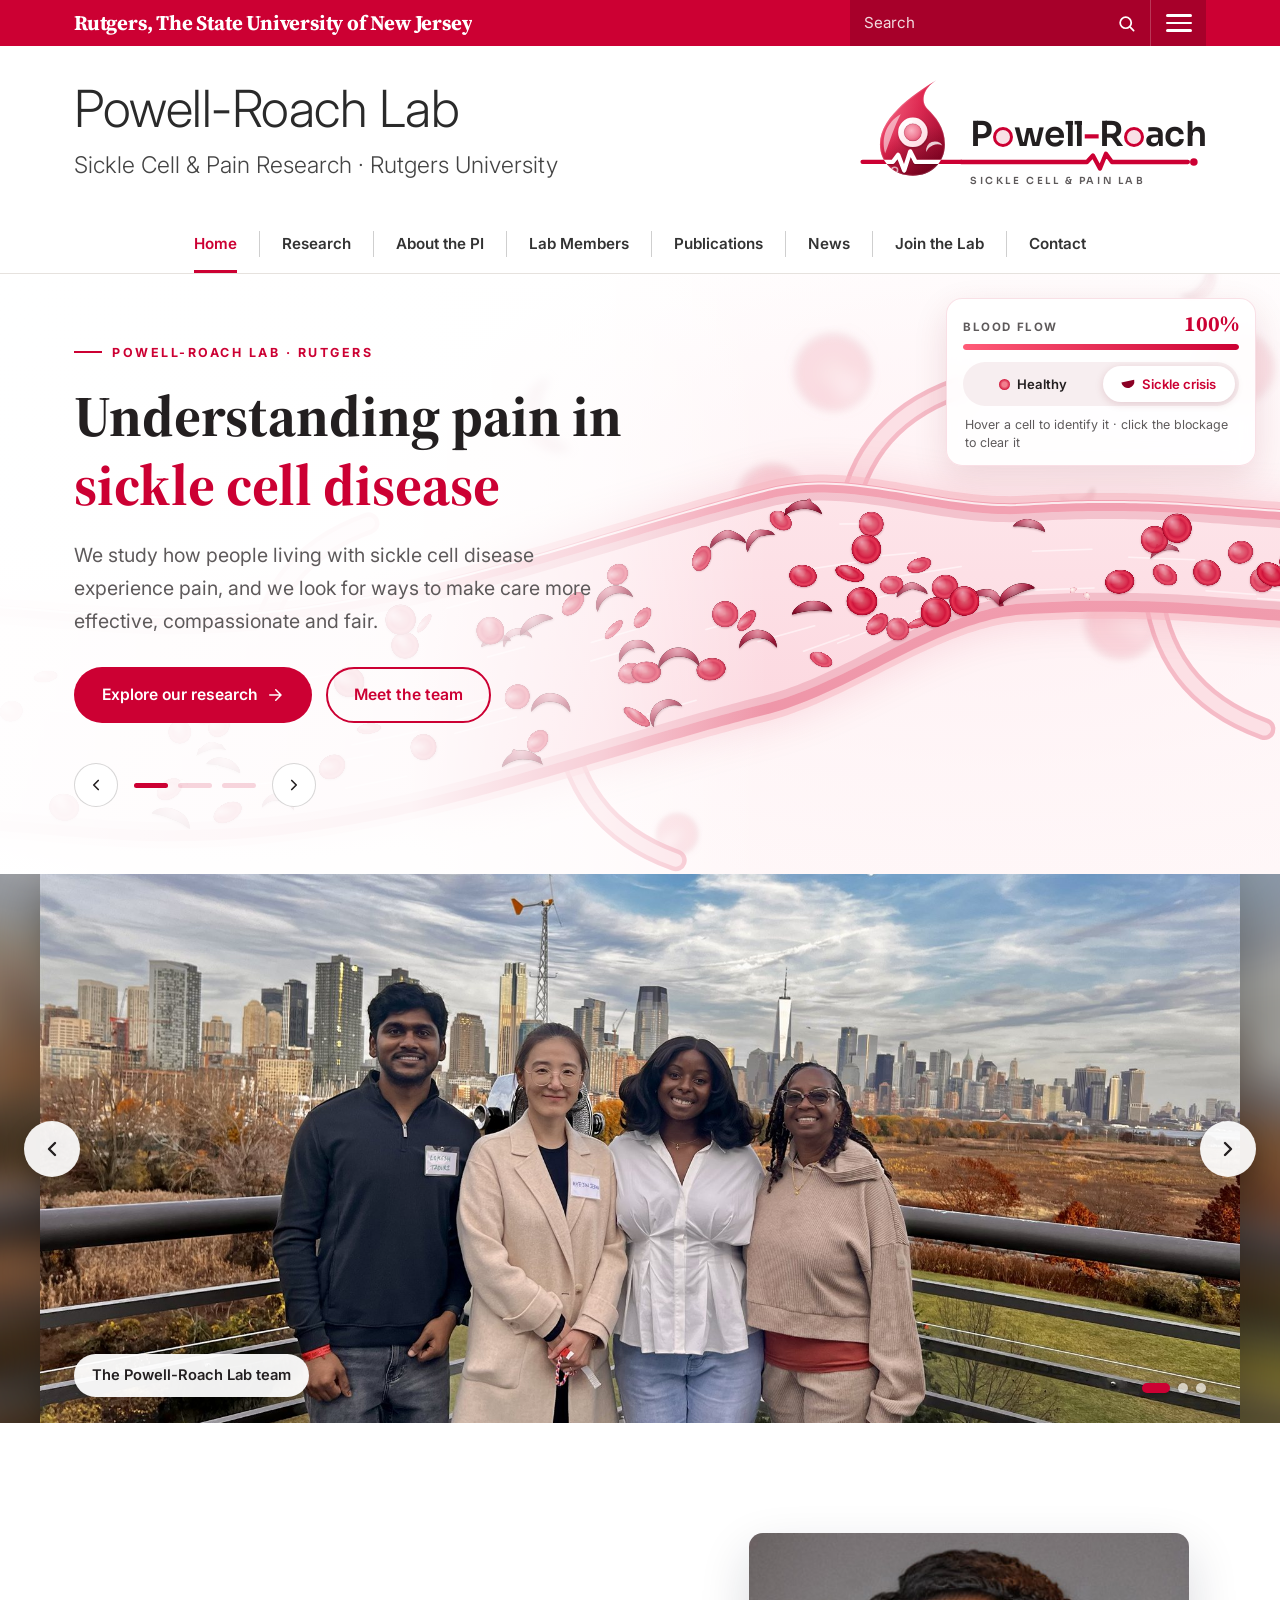
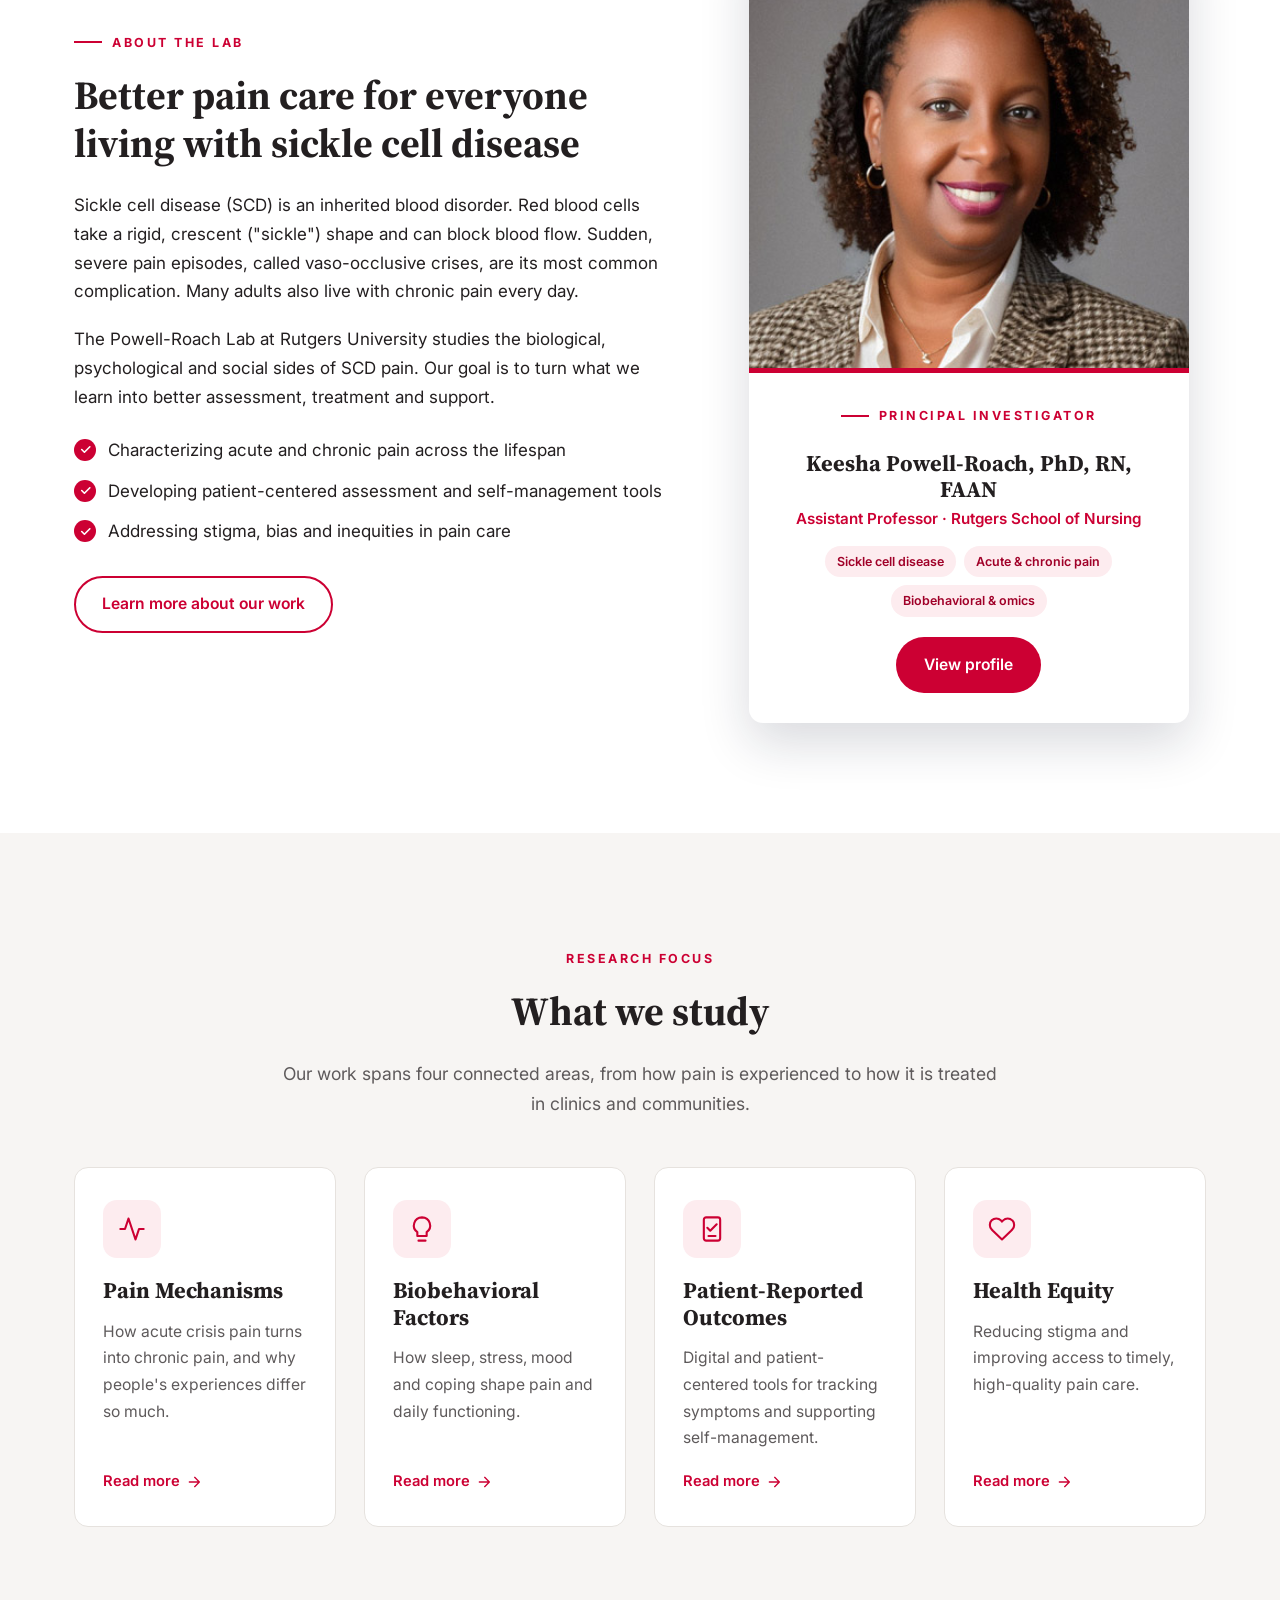
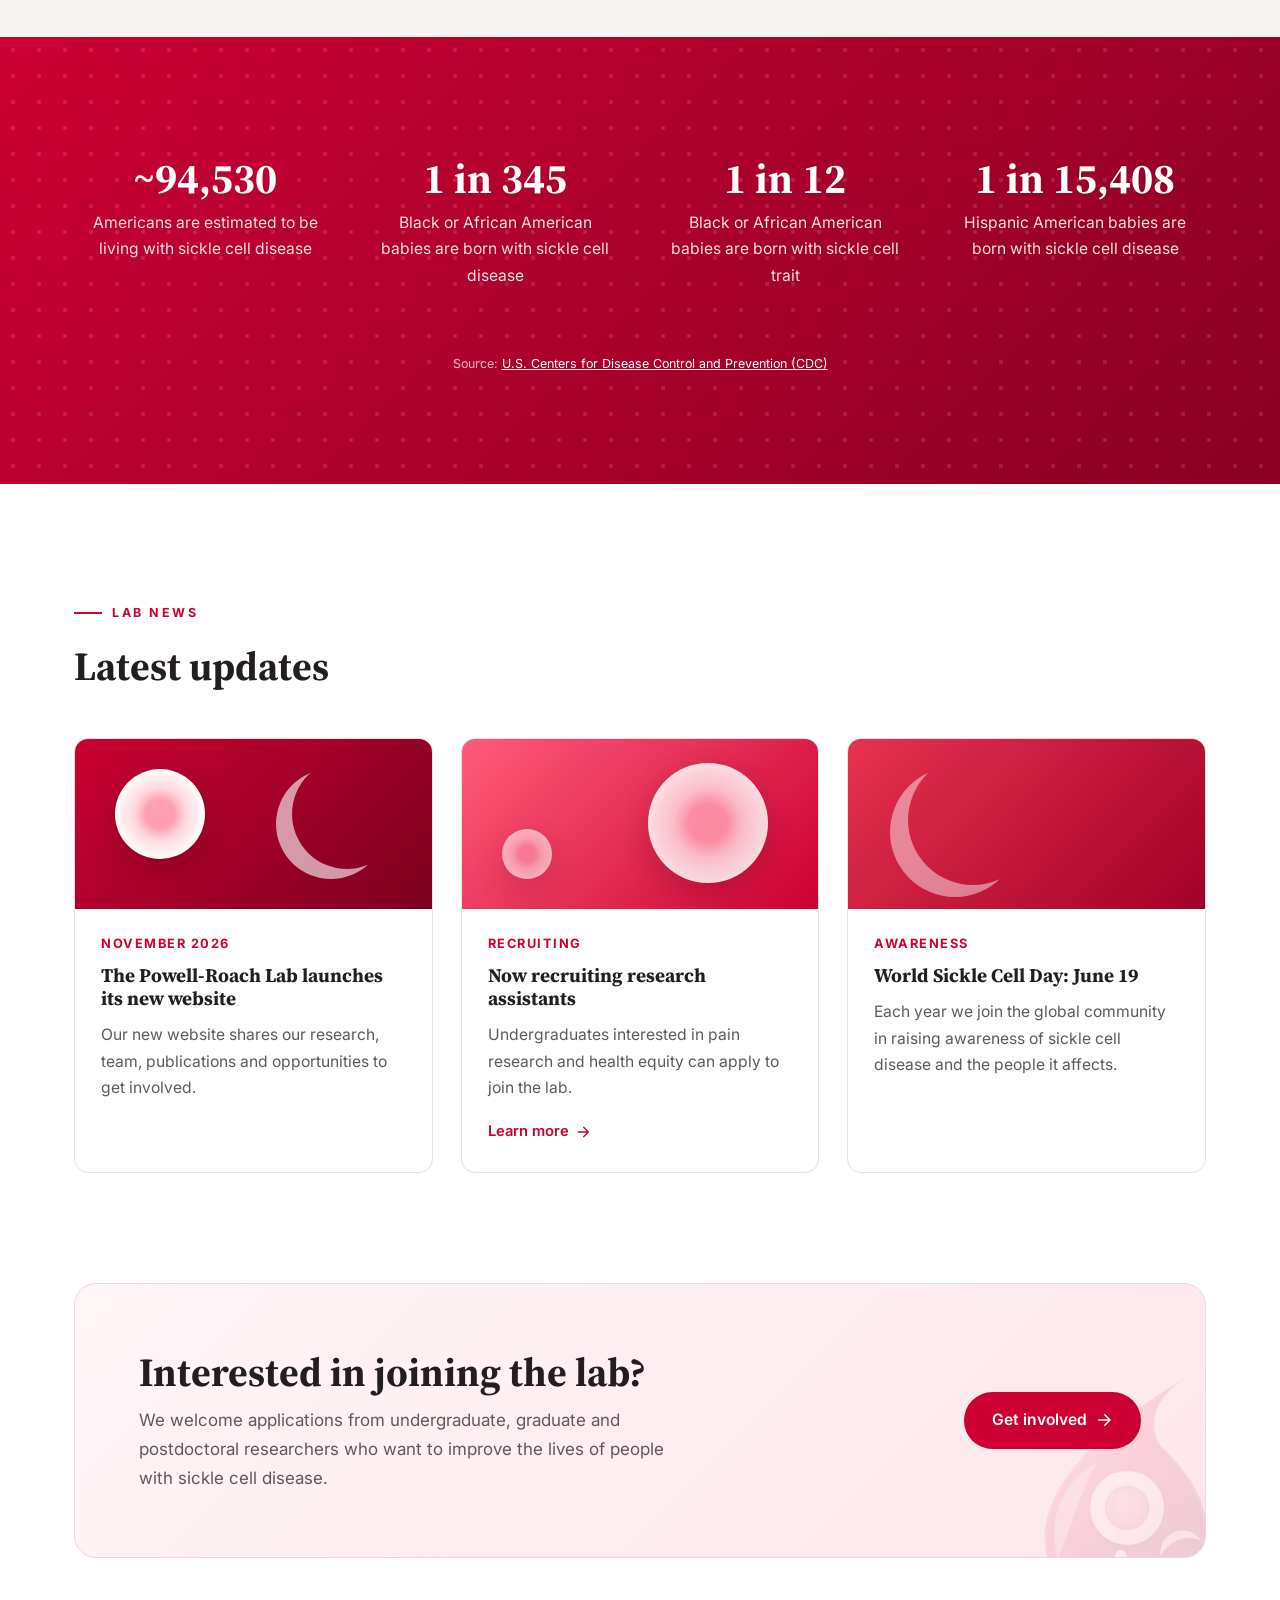
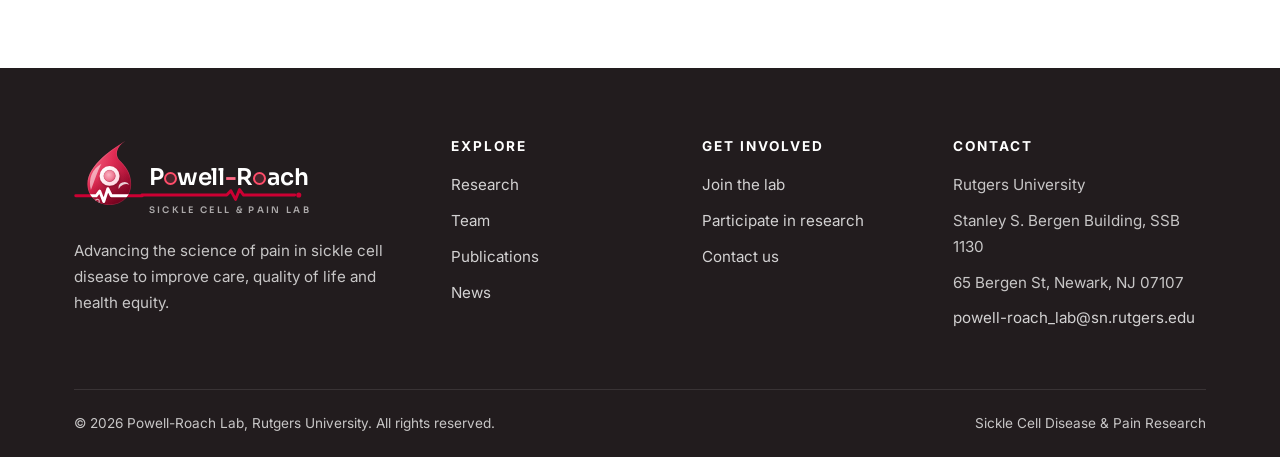
==== commit cb9ffca3: "Shorten Dr. Powell-Roach's bio; remove bio text from home page card Co-Authored-By: Claude Opus 5.5 " ====
--- a/index.html
+++ b/index.html
@@ -233,7 +233,6 @@
             <span class="eyebrow" style="justify-content:center">Principal Investigator</span>
             <h3>Keesha Powell-Roach, PhD, RN, FAAN</h3>
             <div class="role">Assistant Professor · Rutgers School of Nursing</div>
-            <p>Dr. Powell-Roach studies the complexities of pain in sickle cell disease, integrating genomic, proteomic, psychological and environmental data to uncover the mechanisms behind pain and its impact on quality of life.</p>
             <div class="tag-row">
               <span class="tag">Sickle cell disease</span>
               <span class="tag">Acute &amp; chronic pain</span>
--- a/css/styles.css
+++ b/css/styles.css
@@ -517,9 +517,6 @@
 .person-role { color: var(--scarlet); font-weight: 600; margin-bottom: 14px; }
 .person-body p { color: var(--muted); }
 .person-body p strong { color: var(--ink); }
-.person-edu-title { margin: 0 0 6px; }
-.person-edu { margin: 0 0 4px; padding-left: 18px; color: var(--muted); }
-.person-edu li { margin-bottom: 2px; }
 .person-links { list-style: none; padding: 0; margin: 16px 0 0; display: flex; flex-wrap: wrap; gap: 8px 22px; }
 .person-links a { display: inline-flex; align-items: center; gap: 7px; font-weight: 600; font-size: .95rem; color: var(--scarlet); }
 .person-links a:hover { color: var(--scarlet-dark); text-decoration: underline; }
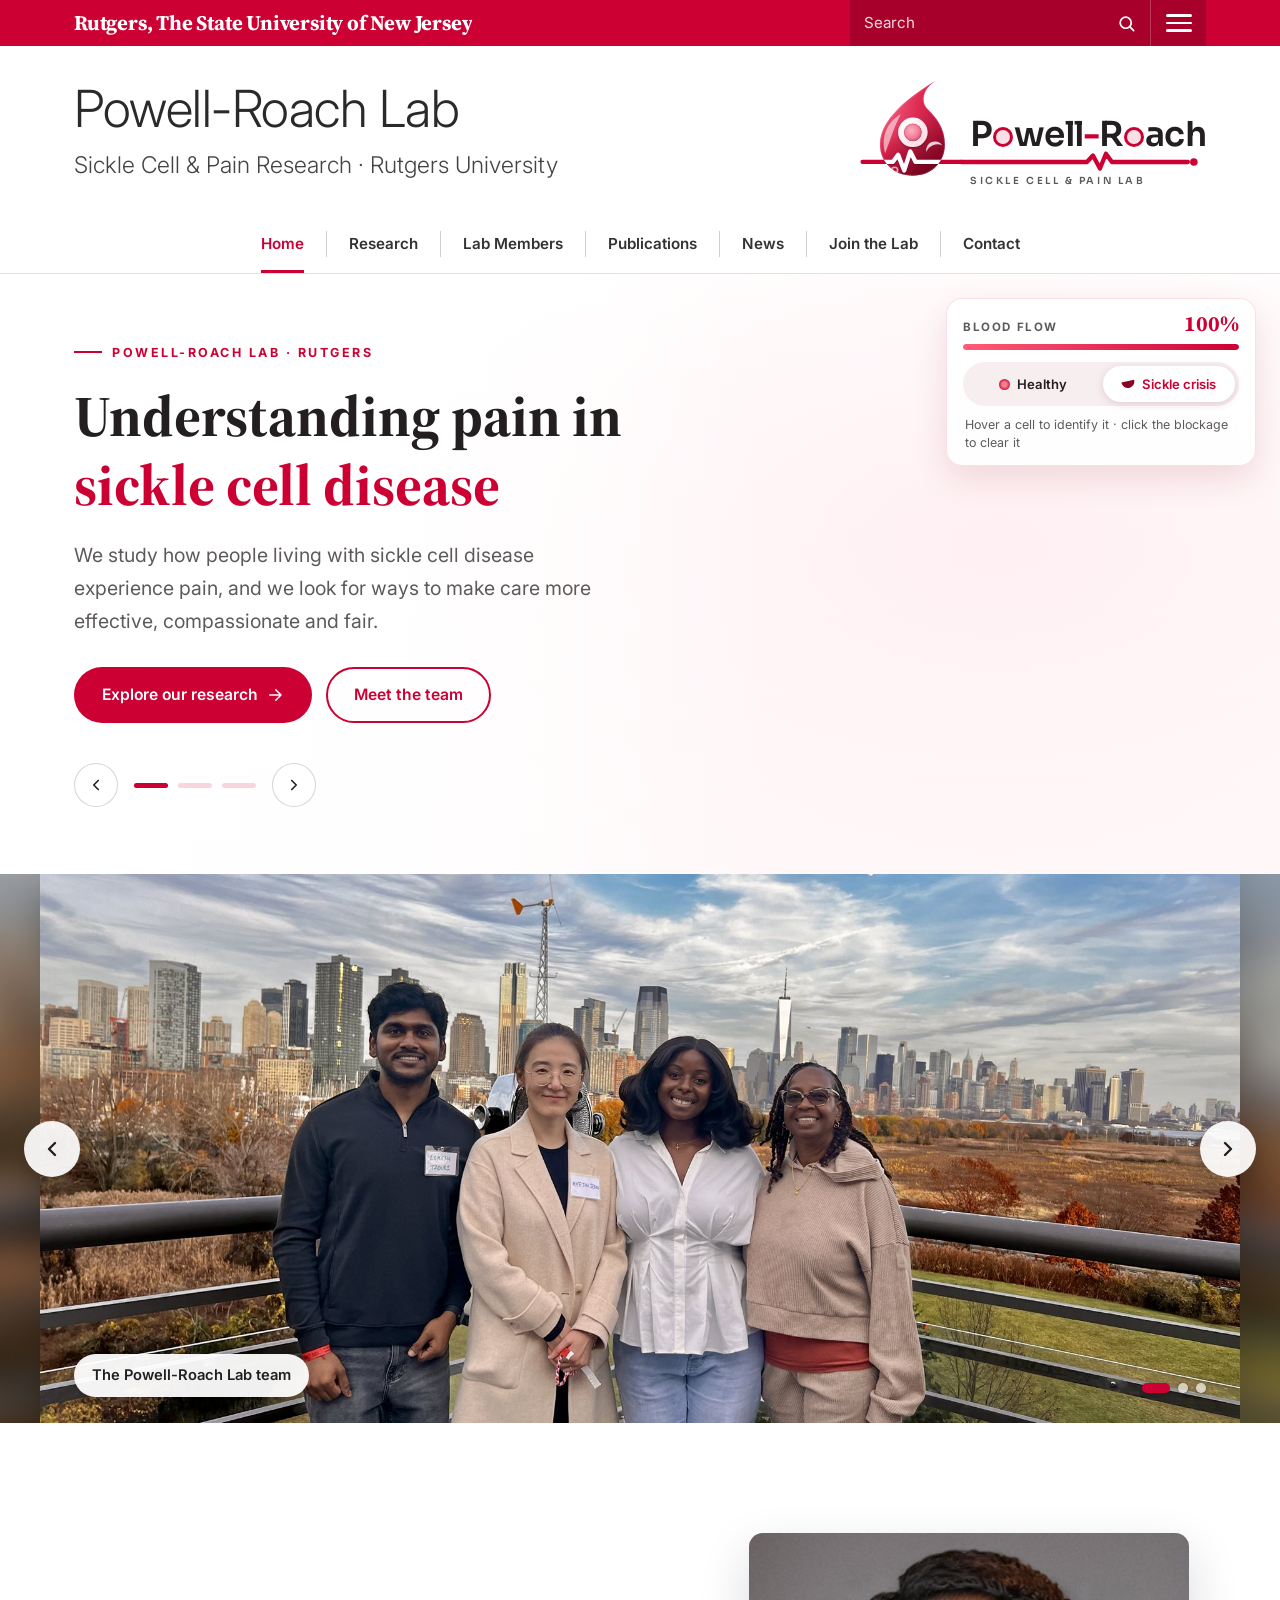
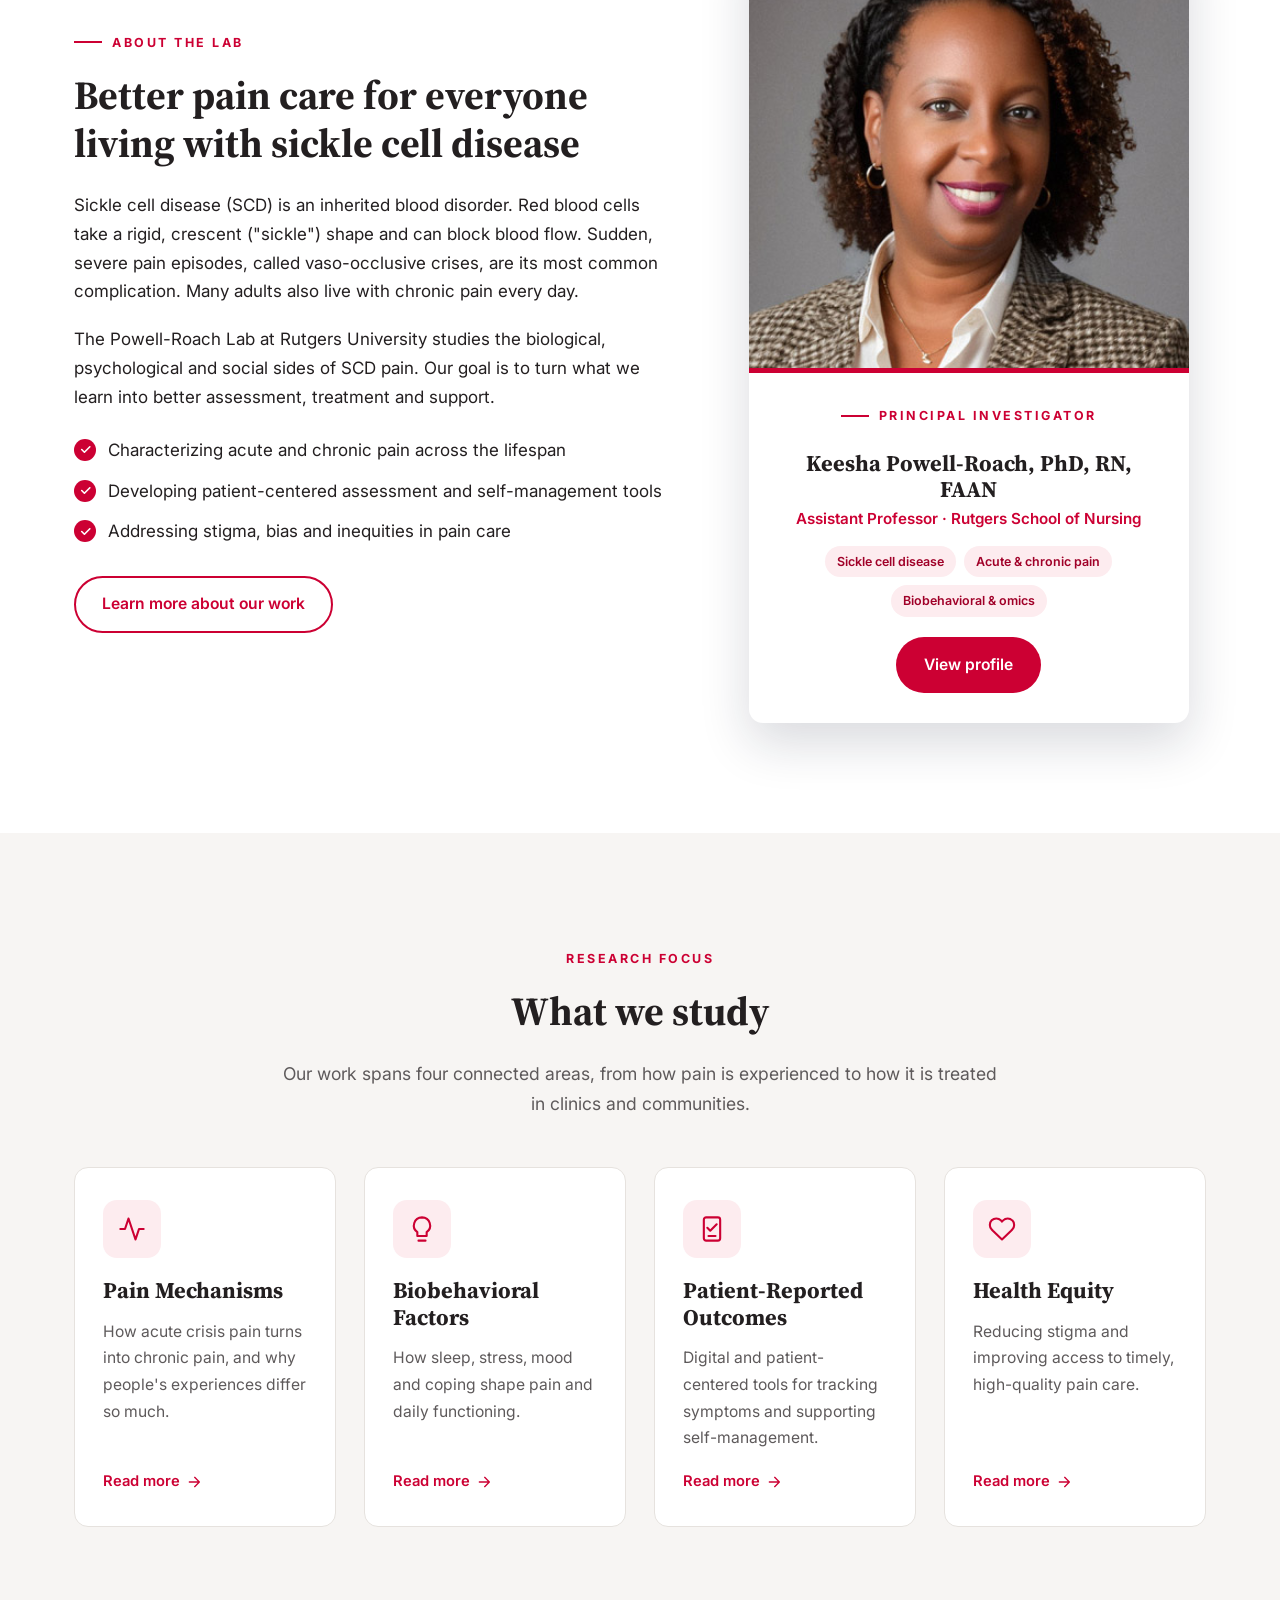
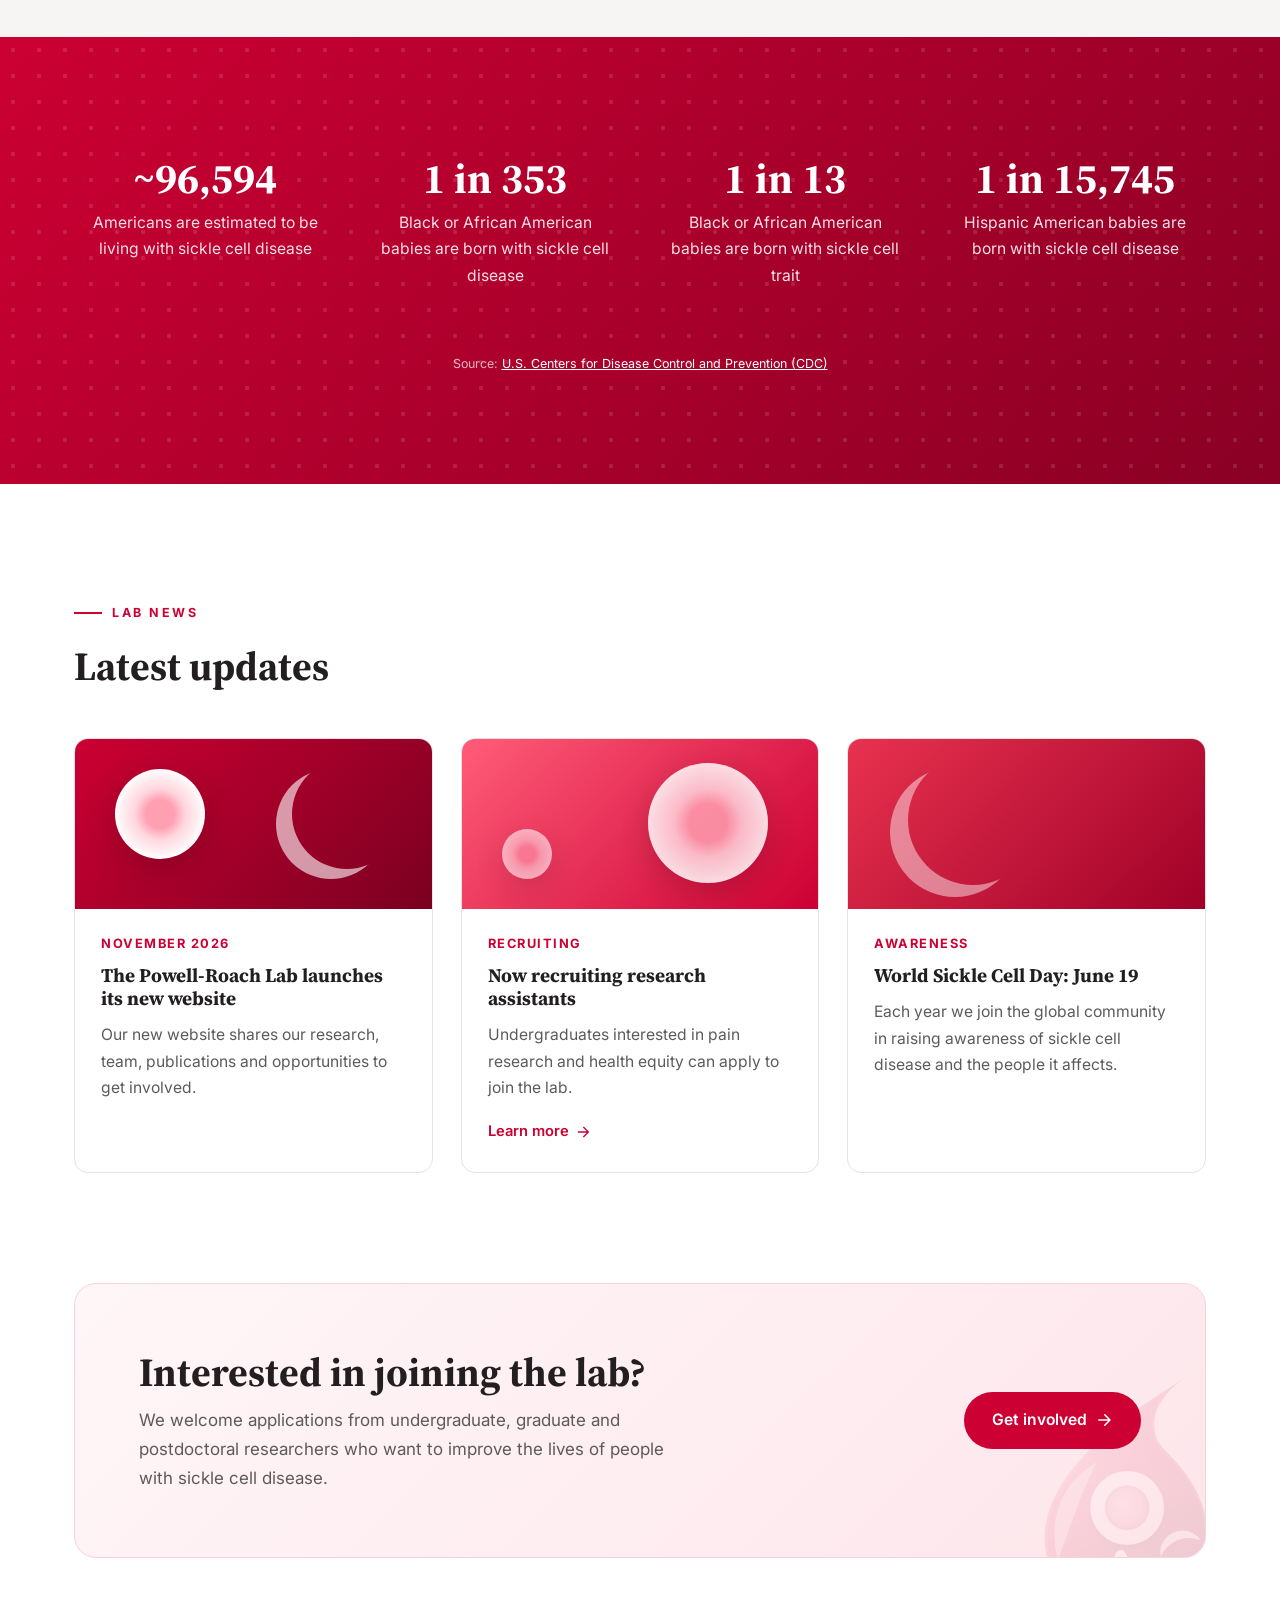
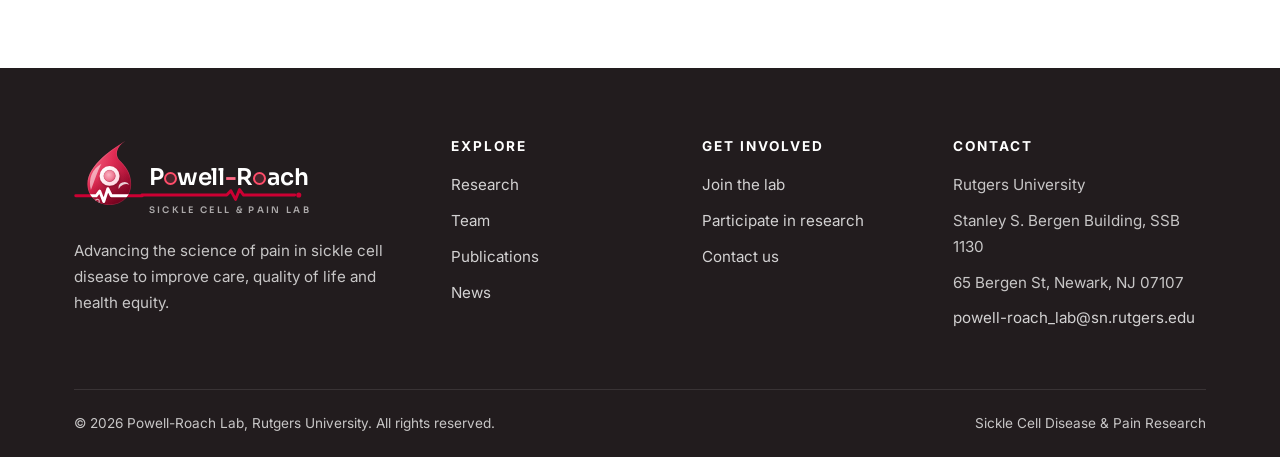
==== commit 31755f45: "Remove duplicate 'About the PI' menu link (same page as Lab Members) Co-Authored-By: Claude Opus 5.5" ====
--- a/index.html
+++ b/index.html
@@ -59,7 +59,6 @@
           <div>
             <h4>People</h4>
             <ul>
-              <li><a href="team.html#pi">About the PI</a></li>
               <li><a href="team.html">Lab Members</a></li>
               <li><a href="join.html">Join the Lab</a></li>
             </ul>
@@ -99,7 +98,6 @@
       <ul>
         <li><a href="index.html">Home</a></li>
         <li><a href="research.html">Research</a></li>
-        <li><a href="team.html#pi">About the PI</a></li>
         <li><a href="team.html">Lab Members</a></li>
         <li><a href="publications.html">Publications</a></li>
         <li><a href="index.html#news">News</a></li>
--- a/css/styles.css
+++ b/css/styles.css
@@ -119,10 +119,36 @@
 
 .site-menu {
   position: absolute; left: 0; right: 0; top: 100%; background: var(--navy-deep);
-  max-height: 0; overflow: hidden; visibility: hidden; transition: max-height .45s var(--ease), visibility .45s;
+  max-height: calc(100vh - 46px); overflow-y: auto; overscroll-behavior: contain;
   box-shadow: var(--shadow-lg);
-}
-.site-menu.open { max-height: 90vh; overflow-y: auto; visibility: visible; }
+  /* closed: clipped away from the bottom up, faded out */
+  clip-path: inset(0 0 100% 0); opacity: 0; visibility: hidden;
+  transition: clip-path .42s cubic-bezier(.4, 0, .2, 1), opacity .3s ease .1s, visibility 0s linear .42s;
+}
+.site-menu.open {
+  clip-path: inset(0 0 0 0); opacity: 1; visibility: visible;
+  transition: clip-path .5s cubic-bezier(.2, .7, .2, 1), opacity .2s ease, visibility 0s;
+}
+/* menu contents drift in one column after another */
+.site-menu .site-search-menu, .site-menu-grid > * {
+  opacity: 0; transform: translateY(-8px);
+  transition: opacity .2s ease, transform .2s ease;
+}
+.site-menu.open .site-search-menu, .site-menu.open .site-menu-grid > * {
+  opacity: 1; transform: none;
+  transition: opacity .4s ease, transform .45s cubic-bezier(.2, .7, .2, 1);
+}
+.site-menu.open .site-search-menu { transition-delay: .08s; }
+.site-menu.open .site-menu-grid > :nth-child(1) { transition-delay: .12s; }
+.site-menu.open .site-menu-grid > :nth-child(2) { transition-delay: .18s; }
+.site-menu.open .site-menu-grid > :nth-child(3) { transition-delay: .24s; }
+/* dim the page behind the open menu */
+body::after {
+  content: ""; position: fixed; inset: 0; z-index: 110; background: rgba(20, 8, 12, .38);
+  opacity: 0; visibility: hidden; pointer-events: none;
+  transition: opacity .35s ease, visibility 0s linear .35s;
+}
+body.menu-open::after { opacity: 1; visibility: visible; pointer-events: auto; transition: opacity .35s ease, visibility 0s; }
 .site-menu > .container { padding-top: 30px; padding-bottom: 36px; }
 .site-menu-grid { display: grid; grid-template-columns: repeat(3, 1fr); gap: 30px; }
 .site-menu h4 { font-family: var(--font-sans); color: #ffc9d4; font-size: .78rem; letter-spacing: 2px; text-transform: uppercase; margin-bottom: 10px; }
@@ -496,7 +522,23 @@
 .method-card h3 { font-size: 1.15rem; }
 
 /* ---------- Team page ---------- */
-.people { max-width: 1160px; }
+/* Compact one-row banner + tight spacing so Dr. Powell-Roach's full profile
+   is visible as soon as the Lab Members page opens */
+.page-banner--compact { padding: 20px 0; }
+.page-banner--compact .container { display: flex; align-items: center; justify-content: space-between; gap: 14px 32px; flex-wrap: wrap; }
+.page-banner--compact h1 { font-size: clamp(1.8rem, 3vw, 2.3rem); margin: 0; }
+@media (max-width: 600px) {
+  .page-banner--compact { padding: 16px 0 18px; }
+}
+.team-section { padding: 26px 0 24px; }
+.team-section--members { padding: 24px 0 64px; }
+.team-section .people-heading { font-size: clamp(1.35rem, 2vw, 1.6rem); padding-bottom: 8px; }
+.team-section .person--pi { padding-top: 26px; }
+/* on desktop, size the PI photo to the screen height so photo + bio fit on one screen */
+@media (min-width: 861px) {
+  .team-section .person--pi { --photo: clamp(300px, calc(100vh - 470px), 420px); }
+}
+.people { max-width: var(--container); }
 .people-heading { font-size: clamp(1.5rem, 2.4vw, 1.9rem); padding-bottom: 12px; border-bottom: 2px solid var(--scarlet); margin-bottom: 8px; }
 .person {
   --photo: 330px;
@@ -530,6 +572,21 @@
   .person { --photo: 160px; gap: 18px; padding: 28px 0; }
   .person--pi { --photo: 180px; }
   .person-body h3, .person--pi .person-body h3 { font-size: 1.2rem; }
+}
+/* Phones: photo + name/title side by side, description runs full width below,
+   so the text isn't squeezed into a narrow, very tall column. */
+@media (max-width: 600px) {
+  .person { grid-template-columns: var(--photo) 1fr; grid-template-rows: 1fr auto auto 1fr; column-gap: 16px; row-gap: 0; }
+  .person-body { display: contents; }
+  .person-photo { grid-column: 1; grid-row: 1 / 5; }
+  .person-body > h3 { grid-column: 2; grid-row: 2; margin: 0 0 4px; }
+  .person-body > .person-role { grid-column: 2; grid-row: 3; margin: 0; font-size: .92rem; line-height: 1.45; }
+  .person-body > :not(h3):not(.person-role) { grid-column: 1 / -1; }
+  .person-body > p:not(.person-role) { margin: 0 0 10px; font-size: .95rem; }
+  .person-body > .person-role + p { margin-top: 16px; }
+  .person-body > .person-links { margin-top: 6px; }
+  .person-body > p:not(.person-role) { line-height: 1.6; }
+  .hide-phone { display: none; }
 }
 @media (max-width: 420px) {
   .person { --photo: 130px; gap: 14px; }
@@ -748,7 +805,21 @@
 .reveal-delay-3 { transition-delay: .3s; }
 .no-js .reveal { opacity: 1; transform: none; }
 
+/* ---------- Page-to-page transitions ----------
+   Chrome, Edge and Safari: smooth cross-fade between pages (View Transitions).
+   Other browsers: the new page's content fades in on load. */
+@view-transition { navigation: auto; }
+::view-transition-old(root) { animation: page-out .22s cubic-bezier(.4, 0, 1, 1) both; }
+::view-transition-new(root) { animation: page-in .38s cubic-bezier(.2, .7, .2, 1) .06s both; }
+@keyframes page-out { to { opacity: 0; } }
+@keyframes page-in { from { opacity: 0; } }
+@keyframes main-in { from { opacity: 0; transform: translateY(12px); } }
+@supports not (view-transition-name: none) {
+  main { animation: main-in .45s cubic-bezier(.2, .7, .2, 1) both; }
+}
+
 @media (prefers-reduced-motion: reduce) {
+  ::view-transition-old(root), ::view-transition-new(root) { animation: none; }
   *, *::before, *::after { animation-duration: .01ms !important; animation-iteration-count: 1 !important; transition-duration: .01ms !important; scroll-behavior: auto !important; }
   .reveal { opacity: 1; transform: none; }
 }
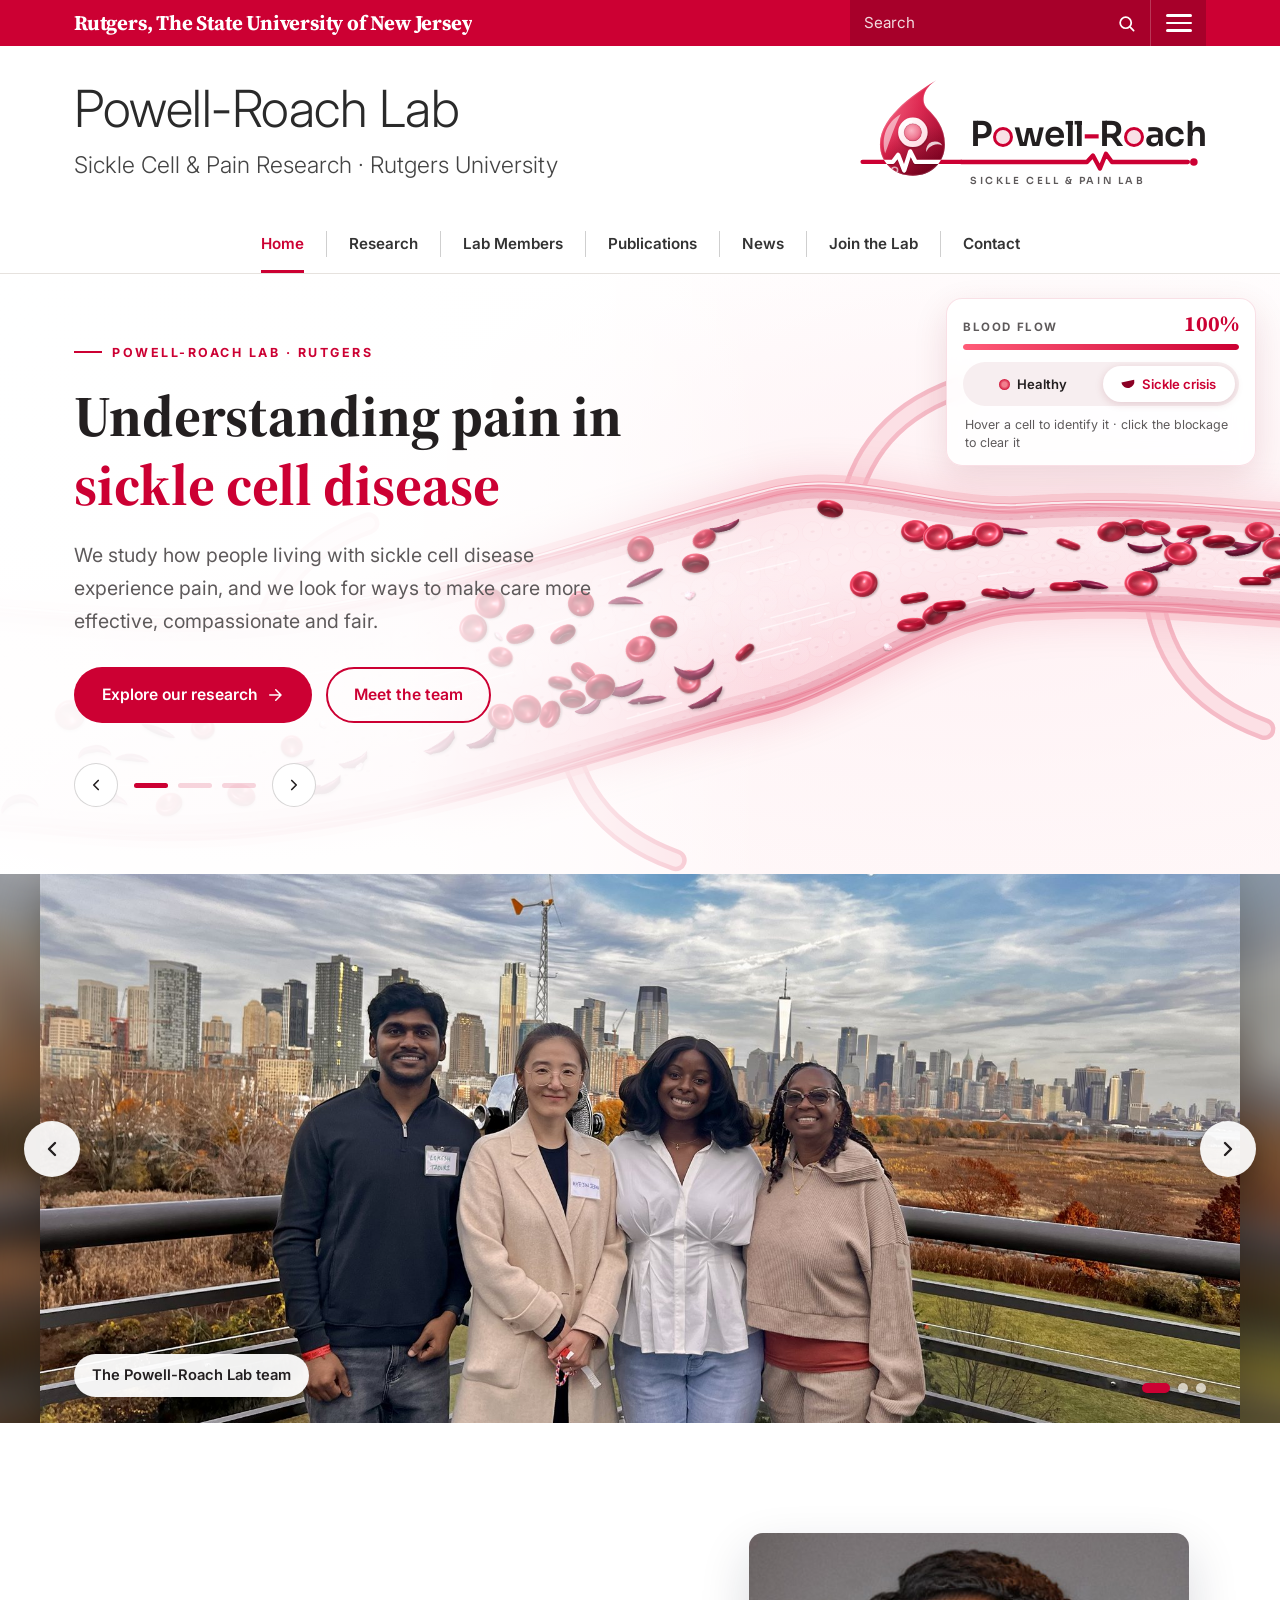
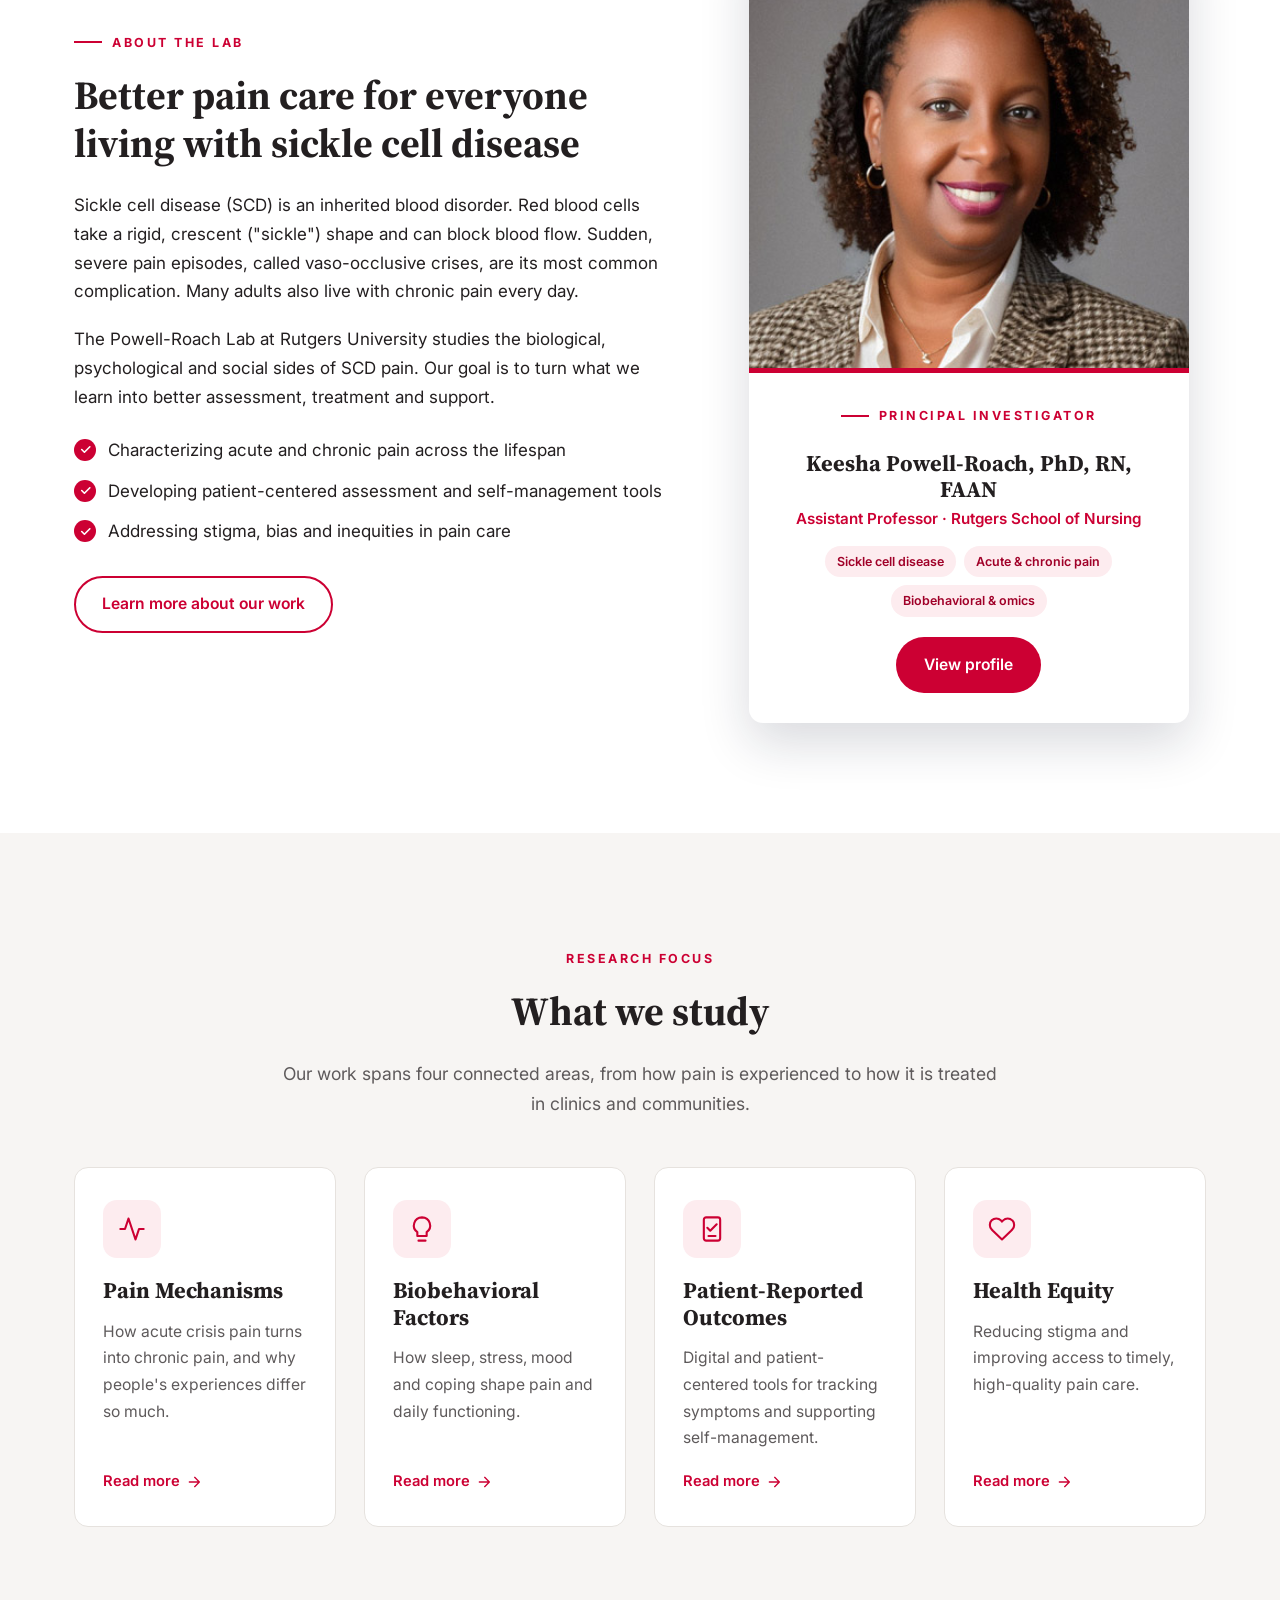
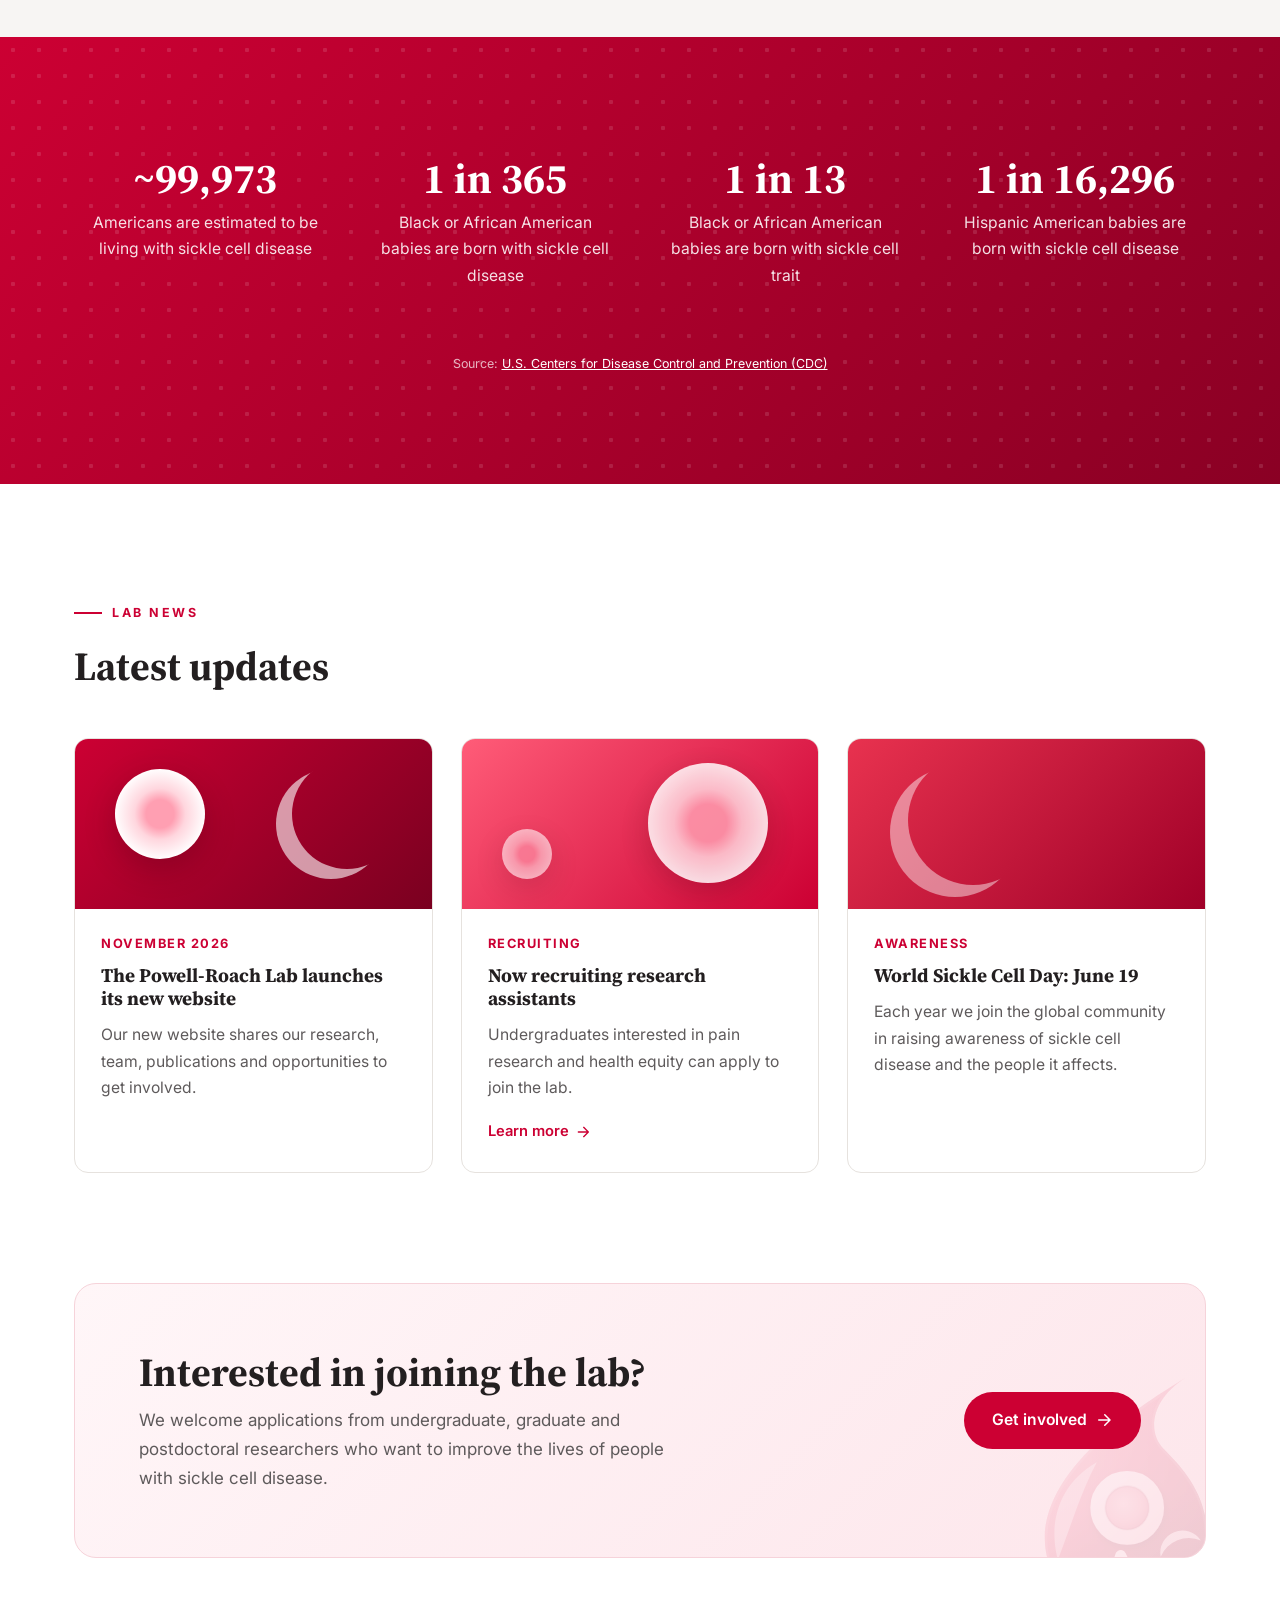
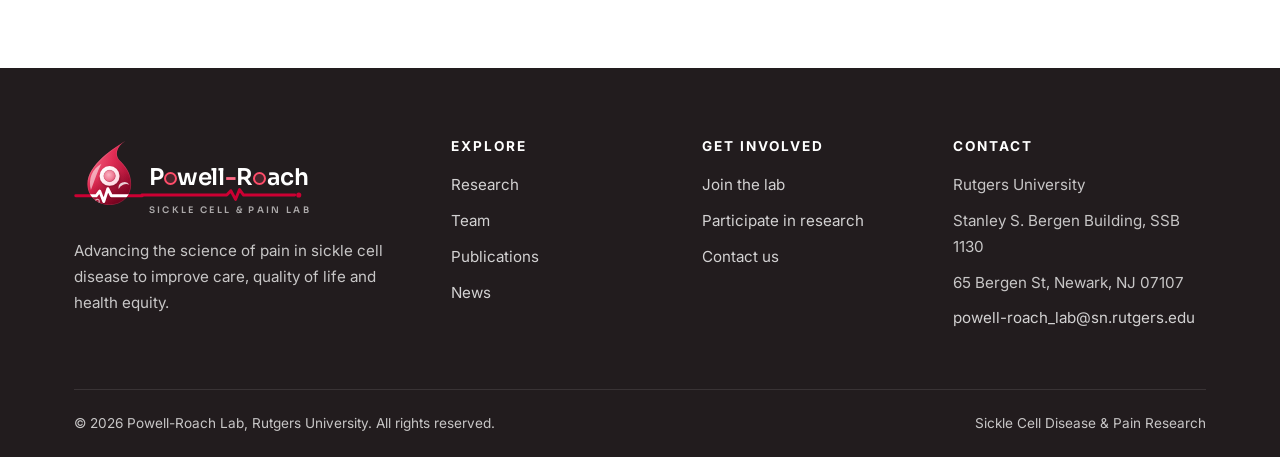
==== commit f53277ee: "Hero animation: pre-rendered 3-D cells, no load delay, much faster - Render the 3-D cell frames once" ====
--- a/index.html
+++ b/index.html
@@ -4,6 +4,10 @@
   <meta charset="UTF-8">
   <meta name="viewport" content="width=device-width, initial-scale=1">
   <title>Powell-Roach Lab | Sickle Cell Disease &amp; Pain Research | Rutgers University</title>
+  <link rel="preload" as="image" href="assets/cells/rbc.webp" type="image/webp">
+  <link rel="preload" as="image" href="assets/cells/sickle.webp" type="image/webp">
+  <link rel="preload" as="image" href="assets/cells/wbc.webp" type="image/webp">
+  <link rel="preload" as="image" href="assets/cells/plt.webp" type="image/webp">
   <meta name="description" content="The Powell-Roach Lab at Rutgers University, led by Dr. Keesha Powell-Roach, studies pain in sickle cell disease to improve care, quality of life and health equity.">
   <meta name="theme-color" content="#cc0033">
   <meta property="og:title" content="Powell-Roach Lab | Sickle Cell Disease &amp; Pain Research">
--- a/css/styles.css
+++ b/css/styles.css
@@ -267,6 +267,7 @@
   min-height: clamp(540px, calc(100vh - 300px), 760px); display: flex; align-items: center;
 }
 .hero-canvas { position: absolute; inset: 0; width: 100%; height: 100%; display: block; z-index: 0; touch-action: pan-y; }
+.hero-canvas-bg { pointer-events: none; }
 .hero-scrim {
   position: absolute; inset: 0; z-index: 1; pointer-events: none;
   background: linear-gradient(90deg, rgba(255,255,255,.97) 0%, rgba(255,255,255,.9) 32%, rgba(255,255,255,.55) 47%, rgba(255,255,255,0) 60%);
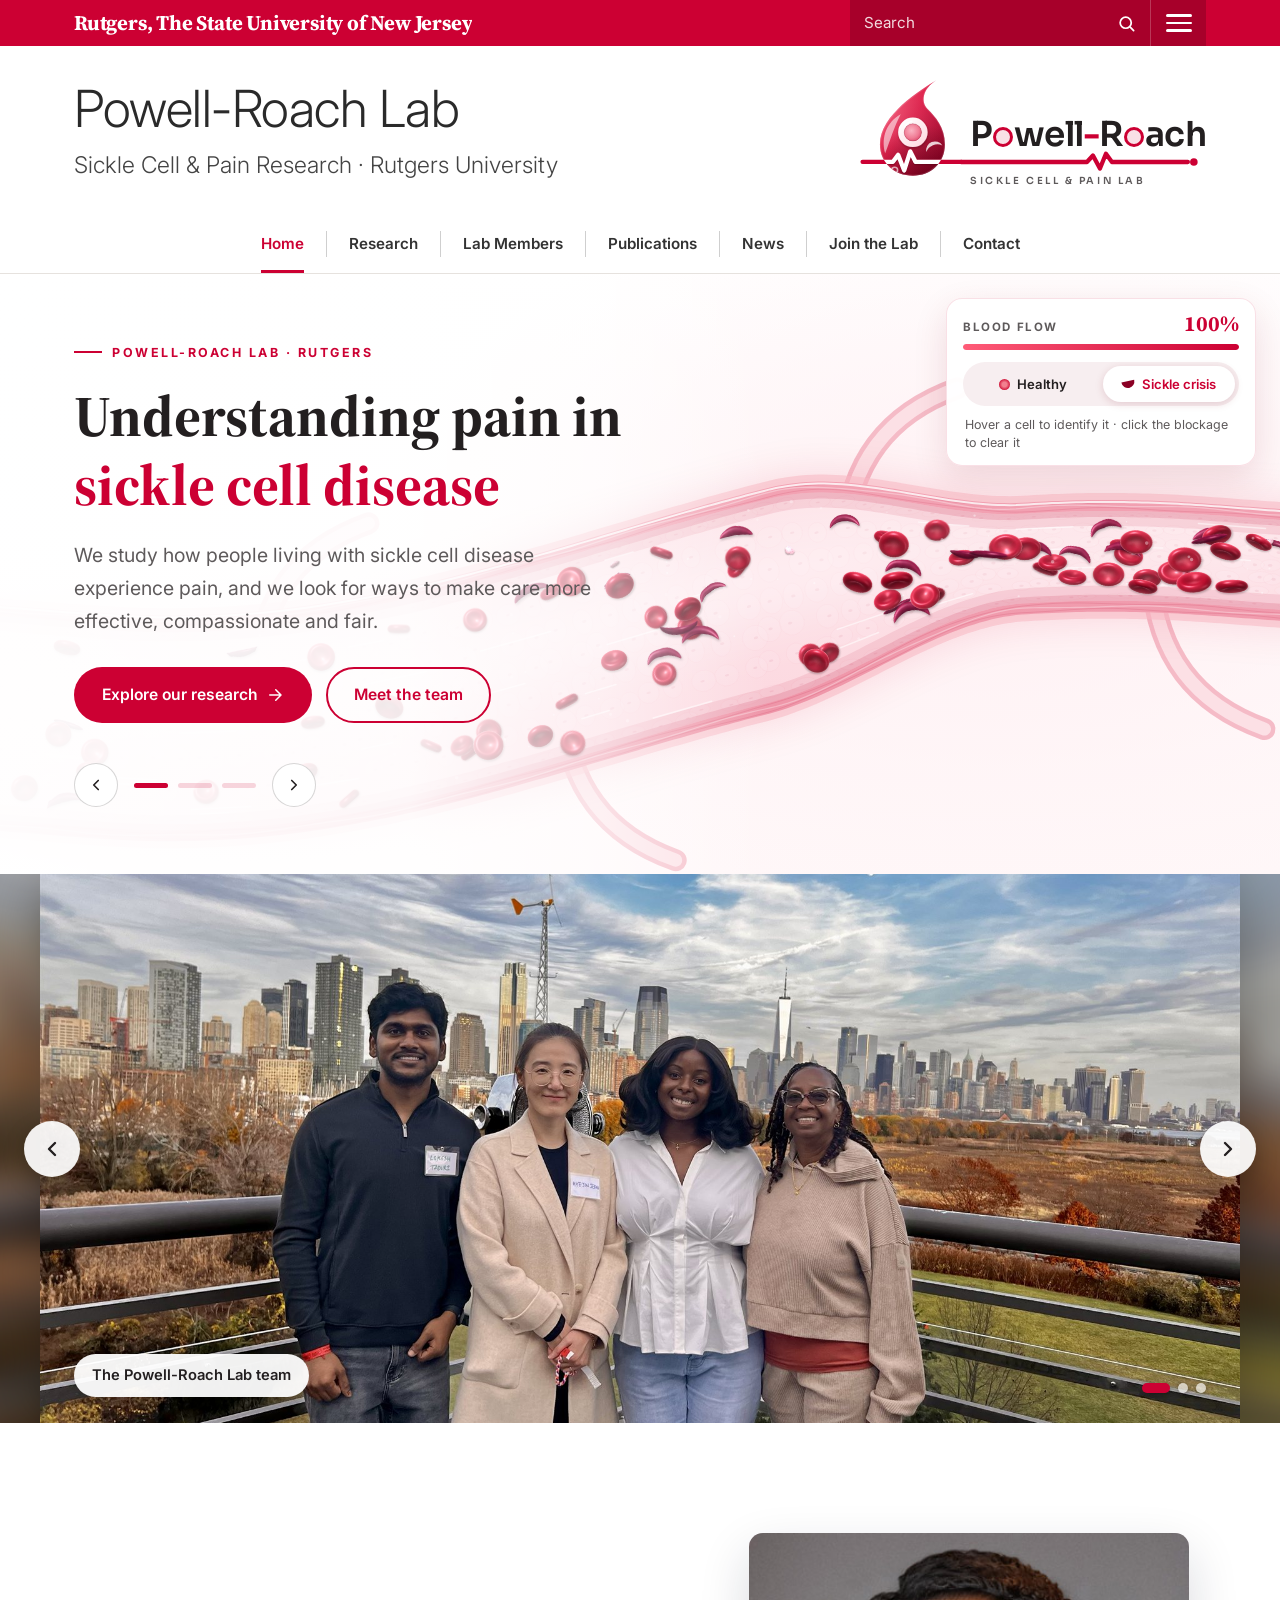
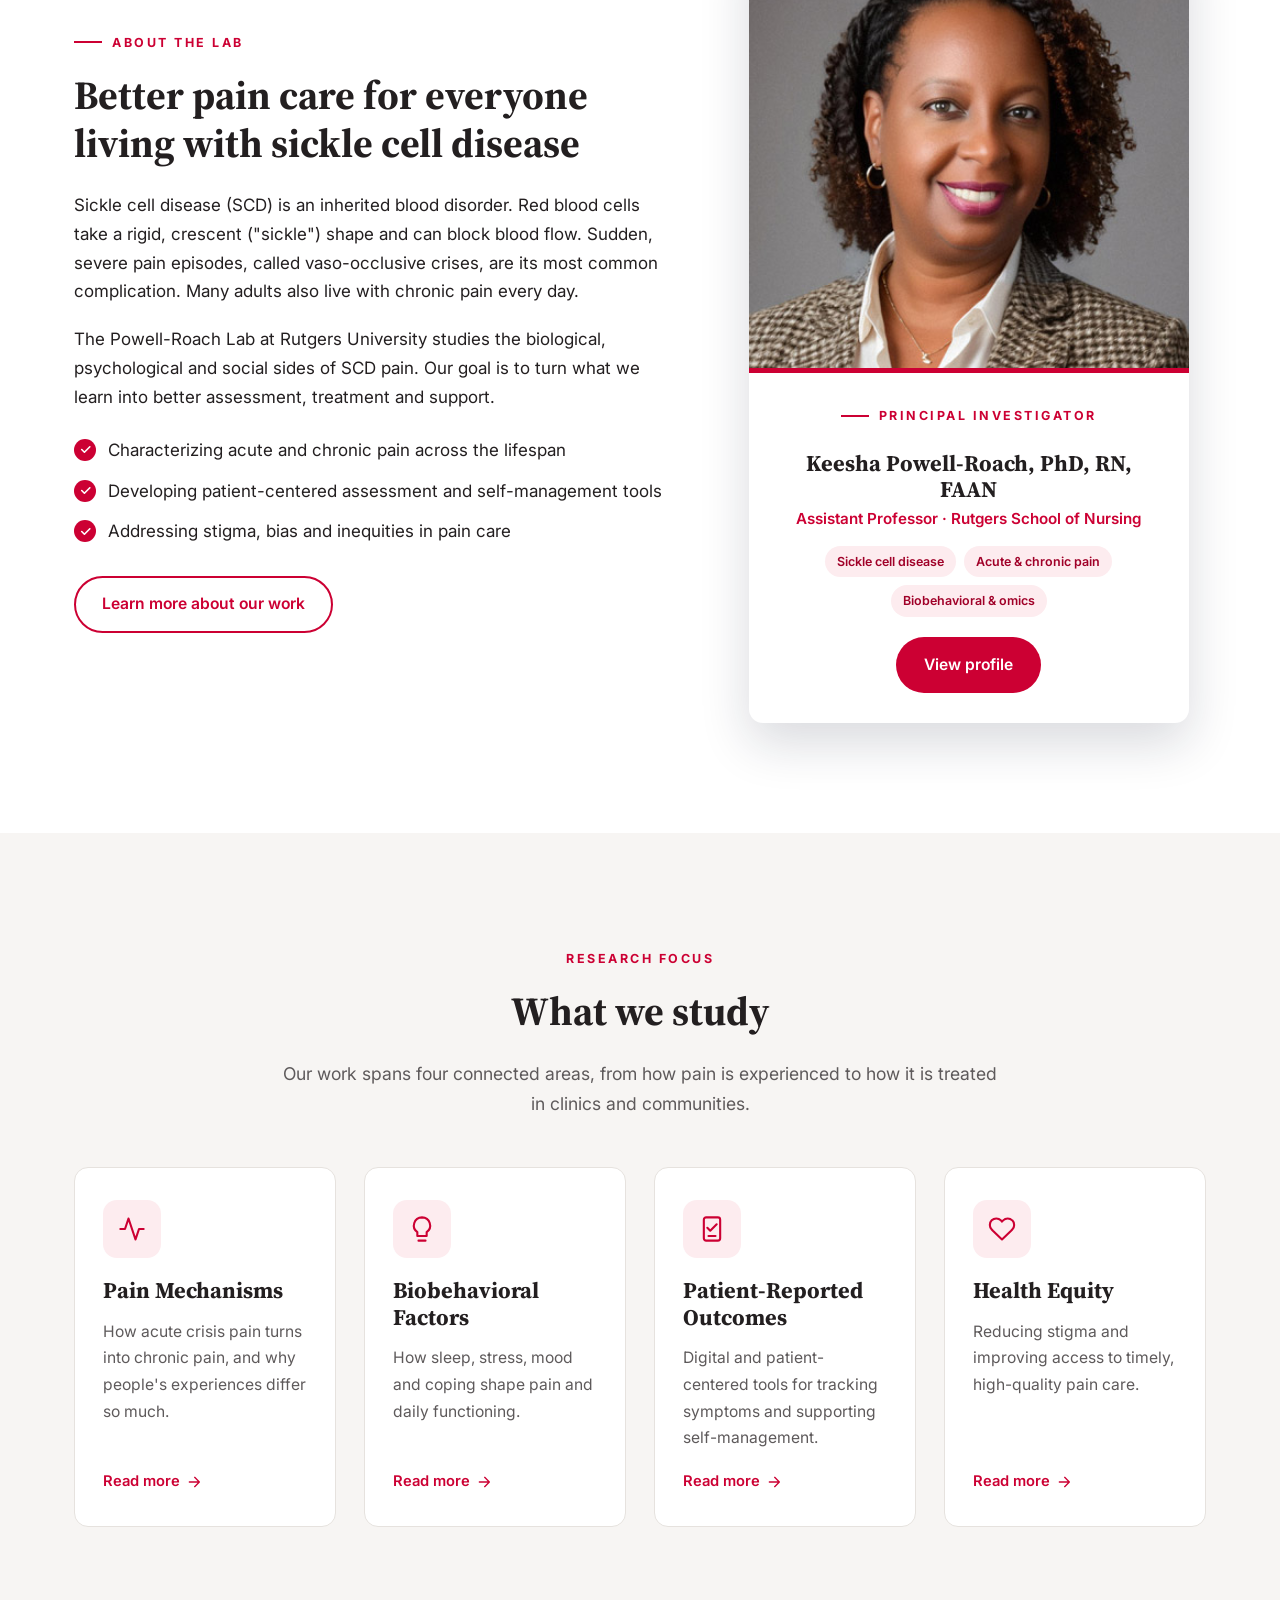
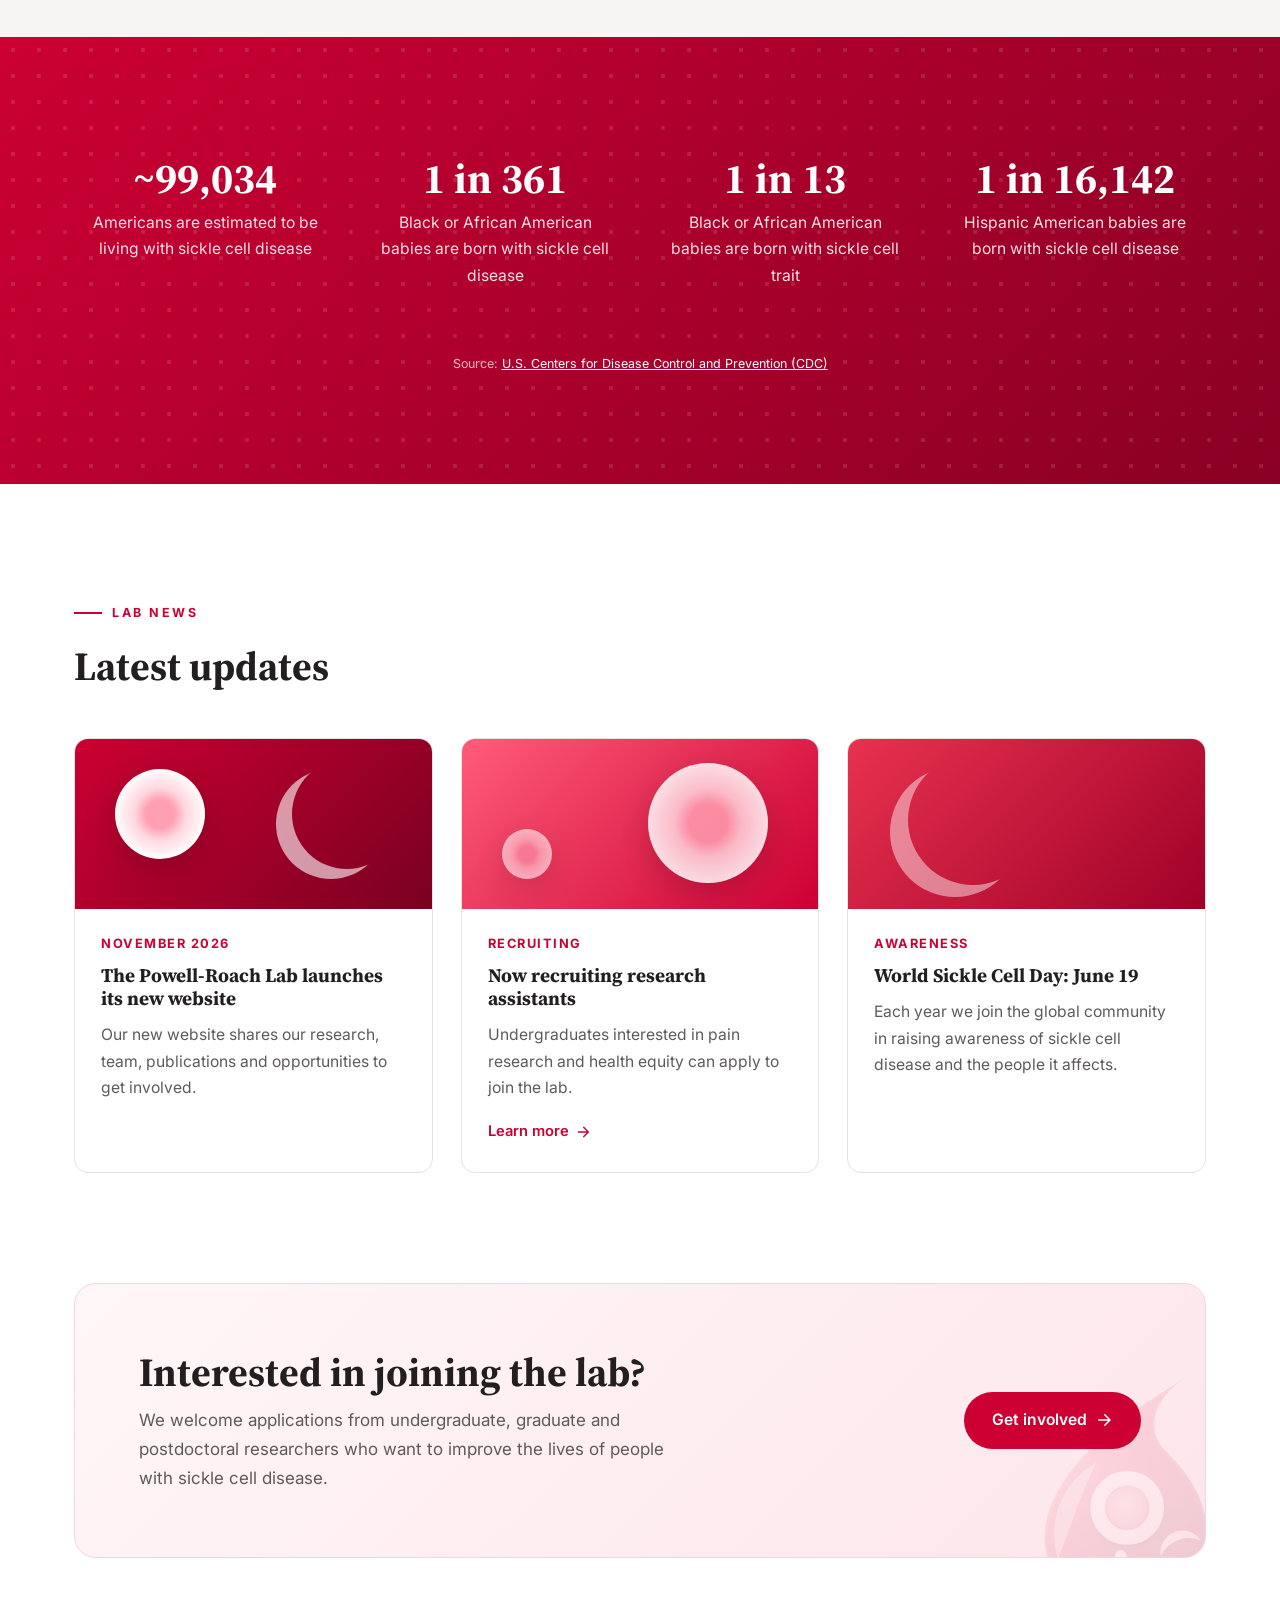
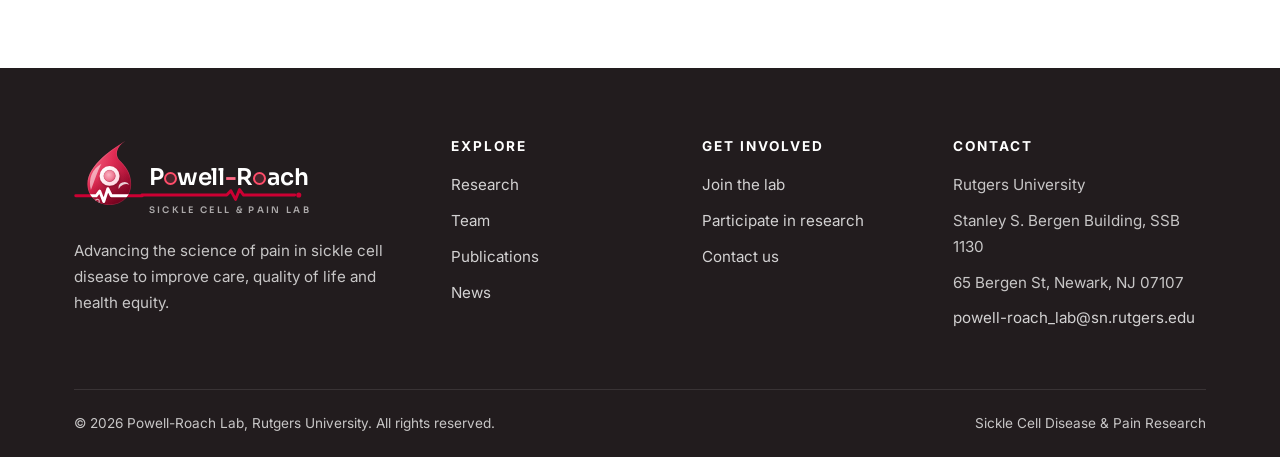
==== commit 7c6b8008: "Hero animation: remove remaining per-frame costs, adapt to slow devices - Remove the live backdrop b" ====
--- a/index.html
+++ b/index.html
@@ -18,7 +18,7 @@
   <link rel="preconnect" href="https://fonts.googleapis.com">
   <link rel="preconnect" href="https://fonts.gstatic.com" crossorigin>
   <link href="https://fonts.googleapis.com/css2?family=Inter:wght@300;400;500;600;700;800&family=Source+Serif+4:opsz,wght@8..60,600;8..60,700&family=Sora:wght@600&display=swap" rel="stylesheet">
-  <link rel="stylesheet" href="css/styles.css">
+  <link rel="stylesheet" href="css/styles.css?v=20261125b">
 </head>
 <body>
   <a class="skip-link" href="#main">Skip to content</a>
@@ -421,7 +421,7 @@
     <svg viewBox="0 0 24 24" fill="none" stroke="currentColor" stroke-width="2.4" stroke-linecap="round" stroke-linejoin="round"><path d="M18 15l-6-6-6 6"/></svg>
   </button>
 
-  <script src="js/bloodflow.js"></script>
-  <script src="js/main.js"></script>
+  <script src="js/bloodflow.js?v=20261125b"></script>
+  <script src="js/main.js?v=20261125b"></script>
 </body>
 </html>
--- a/css/styles.css
+++ b/css/styles.css
@@ -322,7 +322,7 @@
 /* Blood-flow simulation panel */
 .flow-panel {
   position: absolute; z-index: 3; right: 24px; top: 24px; width: 310px;
-  background: rgba(255,255,255,.9); backdrop-filter: blur(10px); -webkit-backdrop-filter: blur(10px);
+  background: rgba(255,255,255,.97);
   border: 1px solid rgba(204,0,51,.12); border-radius: 16px; padding: 14px 16px;
   box-shadow: 0 12px 34px rgba(120,0,30,.12);
 }
